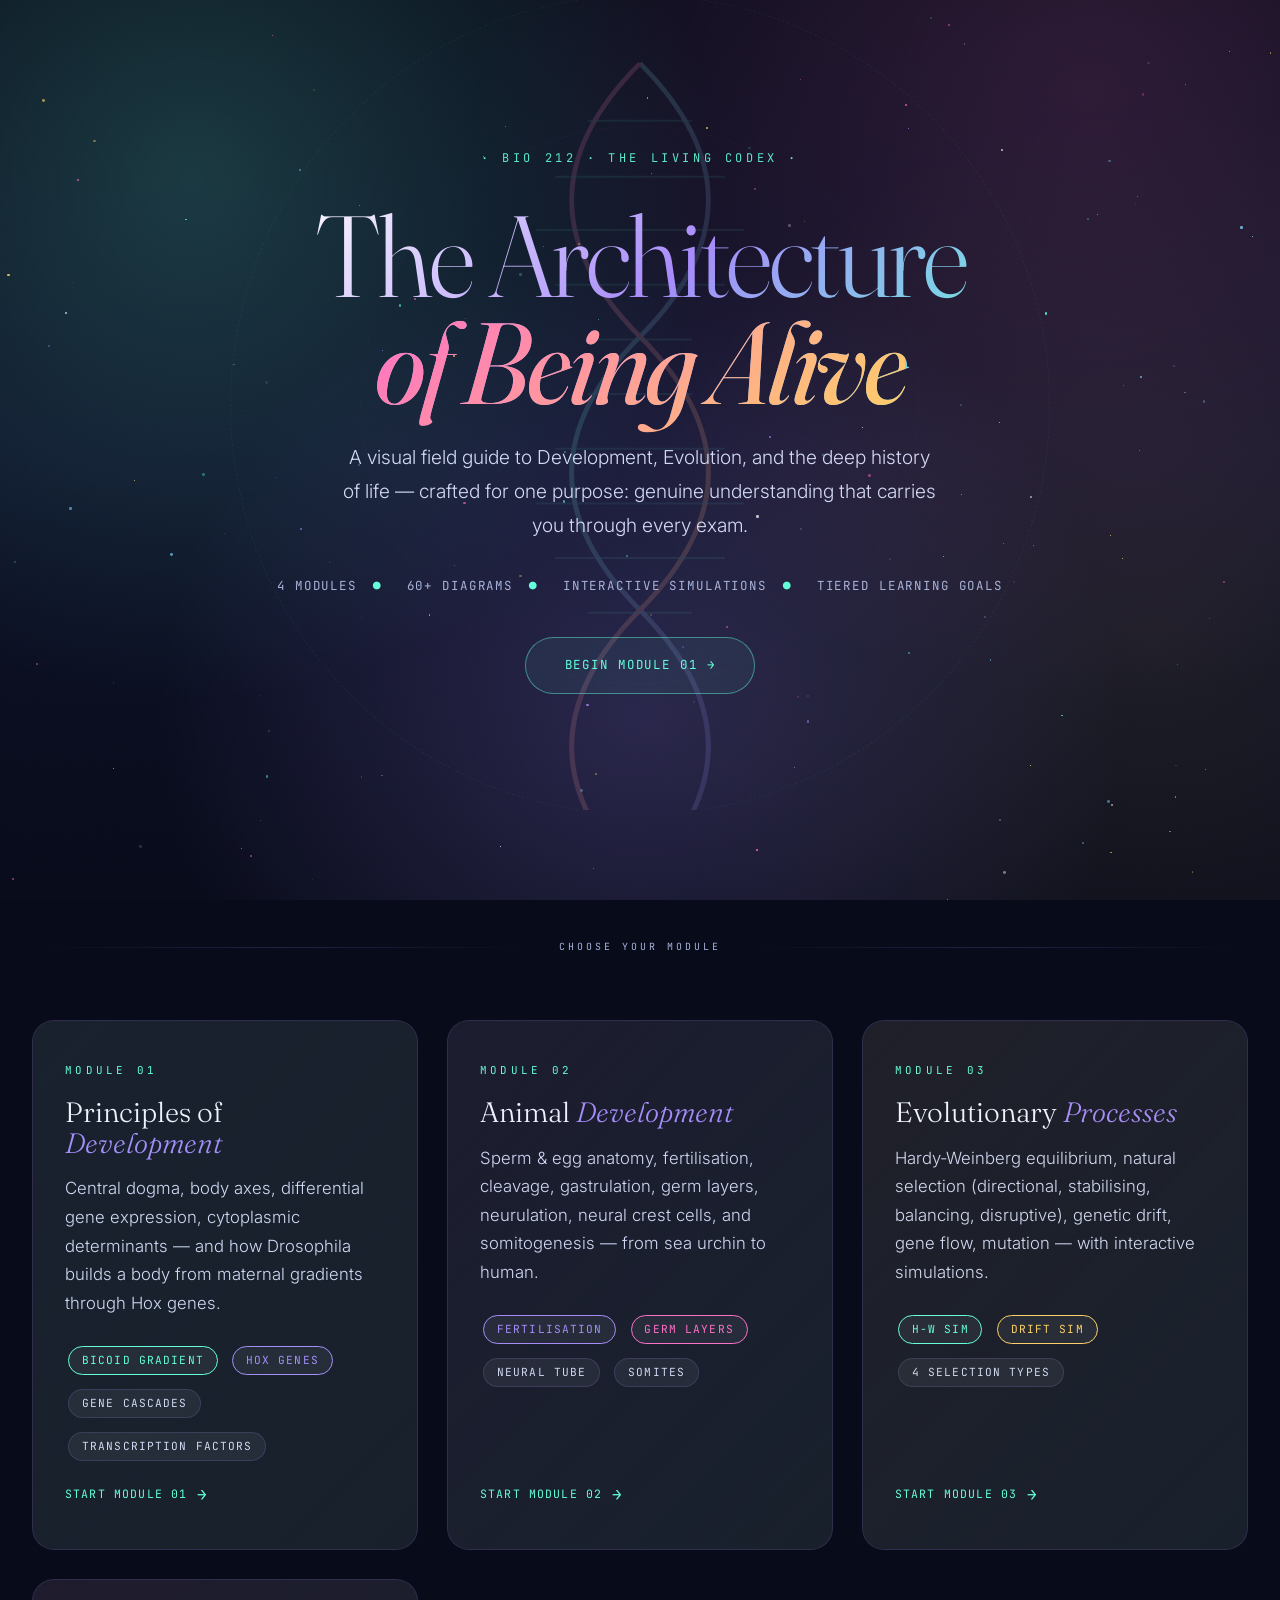
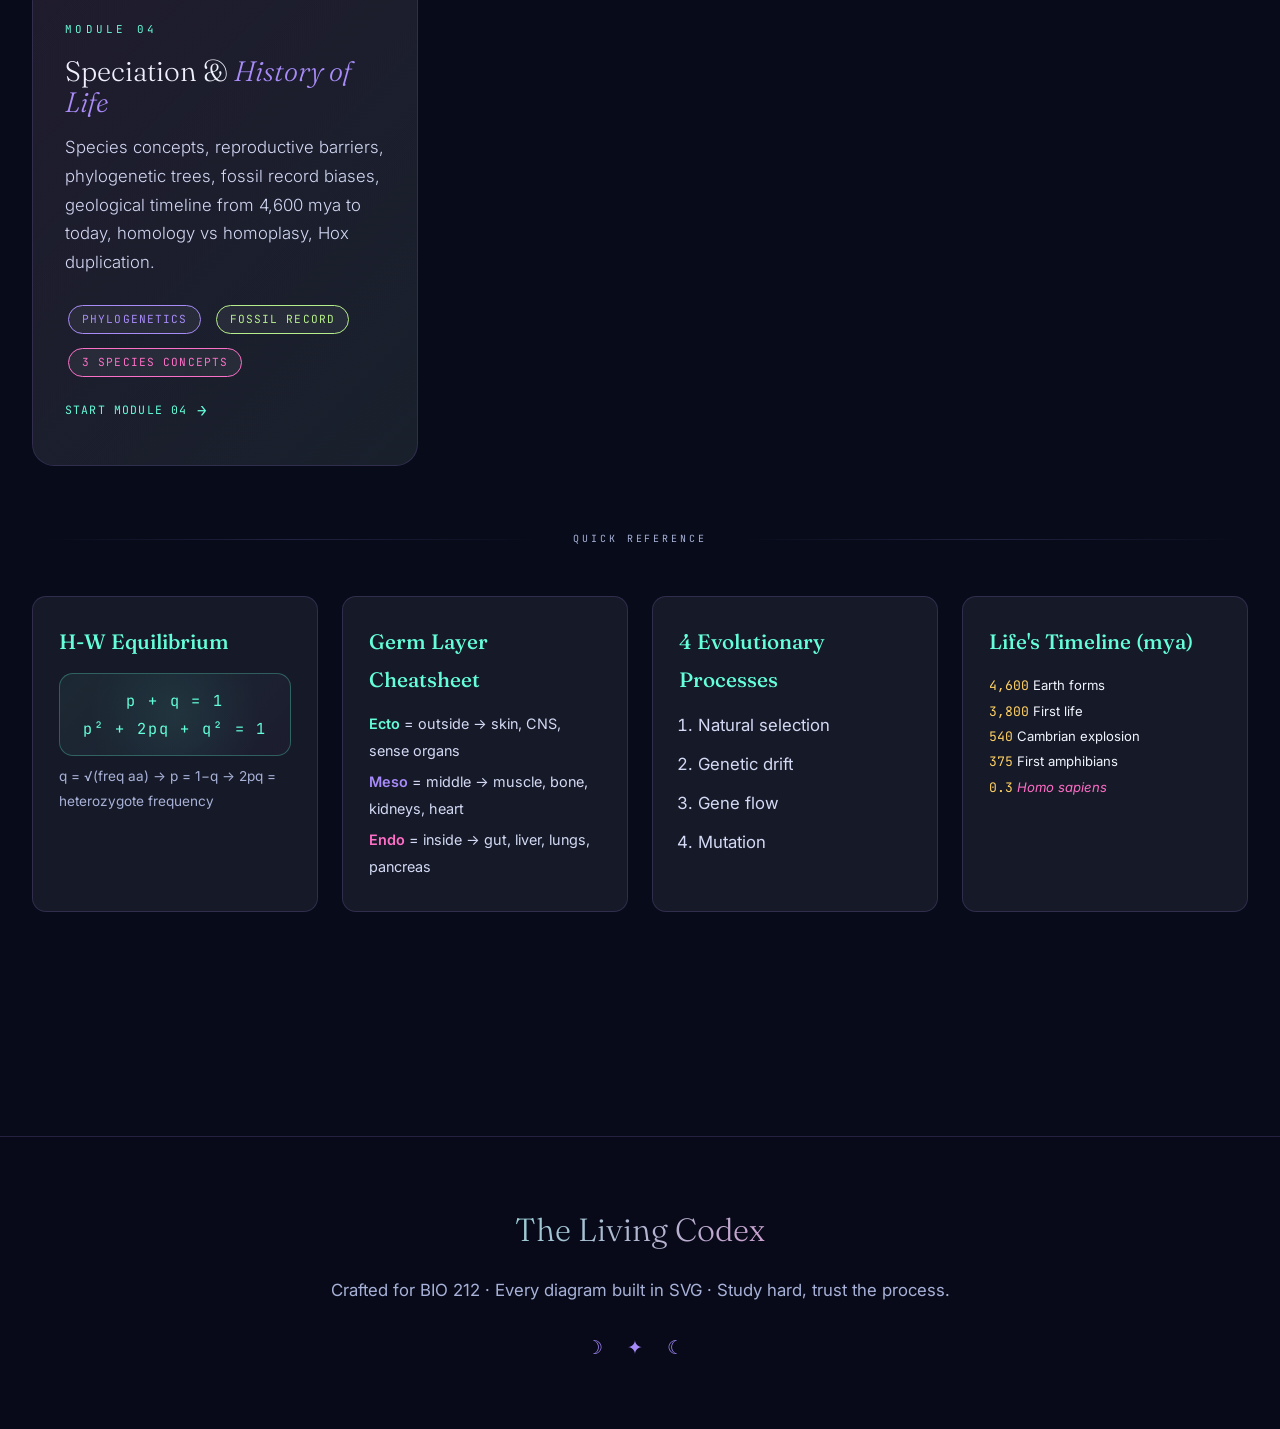
==== index.html @ 9a650499 "draft 1 not finished" ====
<!DOCTYPE html>
<html lang="en">
<head>
<meta charset="UTF-8">
<meta name="viewport" content="width=device-width, initial-scale=1.0">
<title>BIO 212 · The Living Codex</title>
<link rel="preconnect" href="https://fonts.googleapis.com">
<link rel="preconnect" href="https://fonts.gstatic.com" crossorigin>
<link href="https://fonts.googleapis.com/css2?family=Fraunces:ital,opsz,wght@0,9..144,300..900;1,9..144,300..900&family=Inter:wght@300;400;500;600;700&family=JetBrains+Mono:wght@400;600&display=swap" rel="stylesheet">
<link rel="stylesheet" href="styles.css">
<style>
.index-hero {
  min-height: 90vh; display:grid; place-items:center;
  text-align:center; padding:6rem 2rem 4rem; position:relative; overflow:hidden;
}
.index-hero-orbit {
  position:absolute; top:50%; left:50%;
  transform:translate(-50%,-50%);
  width:min(820px,92vw); height:min(820px,92vw);
  opacity:0.16; pointer-events:none; z-index:0;
}
.index-hero-orbit::before,.index-hero-orbit::after {
  content:''; position:absolute; inset:0;
  border:1px dashed rgba(100,255,218,0.4); border-radius:50%;
  animation:spin 80s linear infinite;
}
.index-hero-orbit::after {
  inset:16%; border-color:rgba(255,110,199,0.3);
  animation-duration:52s; animation-direction:reverse;
}
.index-hero-inner { position:relative; z-index:2; max-width:860px; }
.index-hero h1 {
  font-family:var(--serif); font-size:clamp(3rem,9vw,7.5rem);
  font-weight:300; line-height:0.93; letter-spacing:-0.03em;
  background:linear-gradient(135deg,#fff 0%,#a78bfa 50%,#64ffda 100%);
  -webkit-background-clip:text; background-clip:text; -webkit-text-fill-color:transparent;
  margin-bottom:1.5rem;
}
.index-hero h1 em {
  font-style:italic; font-weight:400;
  background:linear-gradient(135deg,#ff6ec7 0%,#ffd166 100%);
  -webkit-background-clip:text; background-clip:text; -webkit-text-fill-color:transparent;
}
.index-sub { font-size:clamp(1rem,1.5vw,1.22rem); color:var(--ink-soft); max-width:600px; margin:0 auto 2rem; font-weight:300; line-height:1.78; }
.hero-meta { font-family:var(--mono); font-size:0.78rem; color:var(--ink-dim); letter-spacing:0.15em; text-transform:uppercase; }
.hero-meta .dot { margin:0 1rem; color:var(--teal); }
.start-btn {
  display:inline-flex; align-items:center; gap:0.8rem; margin-top:2.5rem;
  font-family:var(--mono); font-size:0.78rem; letter-spacing:0.15em; text-transform:uppercase;
  color:var(--teal); padding:1rem 2.4rem; border:1px solid rgba(100,255,218,0.45);
  border-radius:999px; text-decoration:none; transition:all 0.3s;
  background:rgba(100,255,218,0.06);
}
.start-btn:hover { background:rgba(100,255,218,0.14); box-shadow:0 0 32px rgba(100,255,218,0.22); transform:translateY(-2px); }
.dna-float { position:absolute; inset:0; width:100%; height:100%; filter:drop-shadow(0 0 40px rgba(100,255,218,0.35)); }
.helix-rotate { transform-origin:center; animation:spin 32s linear infinite; }

.quick-ref { display:grid; grid-template-columns:repeat(auto-fit,minmax(260px,1fr)); gap:1.5rem; margin:2rem 0; }
.qr-card {
  background:var(--glass); border:1px solid var(--line); border-radius:var(--radius-sm);
  padding:1.6rem; transition:all 0.35s;
}
.qr-card:hover { transform:translateY(-5px); border-color:rgba(100,255,218,0.3); box-shadow:0 20px 60px -15px rgba(103,76,230,0.3); }
.qr-card h4 { margin:0 0 0.8rem; }

/* Module card pill accent colors */
.module-card.m01::after { content:''; position:absolute; inset:0; background:linear-gradient(135deg,rgba(100,255,218,0.04),transparent); border-radius:inherit; pointer-events:none; }
.module-card.m02::after { content:''; position:absolute; inset:0; background:linear-gradient(135deg,rgba(167,139,250,0.04),transparent); border-radius:inherit; pointer-events:none; }
.module-card.m03::after { content:''; position:absolute; inset:0; background:linear-gradient(135deg,rgba(255,209,102,0.04),transparent); border-radius:inherit; pointer-events:none; }
.module-card.m04::after { content:''; position:absolute; inset:0; background:linear-gradient(135deg,rgba(255,110,199,0.04),transparent); border-radius:inherit; pointer-events:none; }
</style>
</head>
<body>

<div class="progress-bar" id="progress-bar"></div>
<div class="aurora"></div>
<div class="grain"></div>
<div id="stars" style="position:fixed;inset:0;z-index:-2;overflow:hidden;pointer-events:none;"></div>

<!-- ══════ HERO ══════ -->
<header class="index-hero">
  <div class="index-hero-orbit">
    <svg class="dna-float" viewBox="0 0 600 600">
      <defs>
        <linearGradient id="sg1" x1="0%" y1="0%" x2="100%" y2="100%">
          <stop offset="0%" stop-color="#64ffda"/><stop offset="100%" stop-color="#a78bfa"/>
        </linearGradient>
        <linearGradient id="sg2" x1="0%" y1="0%" x2="100%" y2="100%">
          <stop offset="0%" stop-color="#ff6ec7"/><stop offset="100%" stop-color="#ffd166"/>
        </linearGradient>
      </defs>
      <g class="helix-rotate">
        <path d="M300,50 Q400,150 300,250 Q200,350 300,450 Q400,550 300,650" stroke="url(#sg1)" stroke-width="3.5" fill="none"/>
        <path d="M300,50 Q200,150 300,250 Q400,350 300,450 Q200,550 300,650" stroke="url(#sg2)" stroke-width="3.5" fill="none"/>
        <g stroke="#64ffda" stroke-width="1.5" opacity="0.45">
          <line x1="262" y1="92"  x2="338" y2="92"/>
          <line x1="238" y1="133" x2="362" y2="133"/>
          <line x1="224" y1="172" x2="376" y2="172"/>
          <line x1="238" y1="212" x2="362" y2="212"/>
          <line x1="262" y1="252" x2="338" y2="252"/>
          <line x1="262" y1="292" x2="338" y2="292"/>
          <line x1="238" y1="332" x2="362" y2="332"/>
          <line x1="224" y1="372" x2="376" y2="372"/>
          <line x1="238" y1="412" x2="362" y2="412"/>
          <line x1="262" y1="452" x2="338" y2="452"/>
        </g>
      </g>
    </svg>
  </div>

  <div class="index-hero-inner">
    <div class="eyebrow">· BIO 212 · The Living Codex ·</div>
    <h1>The Architecture<br><em>of Being Alive</em></h1>
    <p class="index-sub">A visual field guide to Development, Evolution, and the deep history of life — crafted for one purpose: genuine understanding that carries you through every exam.</p>
    <div class="hero-meta">
      <span>4 Modules</span><span class="dot">●</span>
      <span>60+ Diagrams</span><span class="dot">●</span>
      <span>Interactive Simulations</span><span class="dot">●</span>
      <span>Tiered Learning Goals</span>
    </div>
    <a href="module-01.html" class="start-btn">Begin Module 01 →</a>
  </div>
</header>

<!-- ══════ MODULE CARDS ══════ -->
<main class="container">
  <div class="divider reveal">Choose your module</div>

  <div class="index-modules">

    <a href="module-01.html" class="module-card m01 reveal reveal-item delay-1">
      <div class="mc-num">Module 01</div>
      <div class="mc-title">Principles of <em>Development</em></div>
      <p class="mc-desc">Central dogma, body axes, differential gene expression, cytoplasmic determinants — and how Drosophila builds a body from maternal gradients through Hox genes.</p>
      <div style="display:flex;gap:0.5rem;flex-wrap:wrap;margin-top:0.6rem;">
        <span class="pill teal">Bicoid Gradient</span>
        <span class="pill violet">Hox Genes</span>
        <span class="pill">Gene Cascades</span>
        <span class="pill">Transcription Factors</span>
      </div>
      <div class="mc-arrow">Start Module 01</div>
    </a>

    <a href="module-02.html" class="module-card m02 reveal reveal-item delay-2">
      <div class="mc-num">Module 02</div>
      <div class="mc-title">Animal <em>Development</em></div>
      <p class="mc-desc">Sperm &amp; egg anatomy, fertilisation, cleavage, gastrulation, germ layers, neurulation, neural crest cells, and somitogenesis — from sea urchin to human.</p>
      <div style="display:flex;gap:0.5rem;flex-wrap:wrap;margin-top:0.6rem;">
        <span class="pill violet">Fertilisation</span>
        <span class="pill rose">Germ Layers</span>
        <span class="pill">Neural Tube</span>
        <span class="pill">Somites</span>
      </div>
      <div class="mc-arrow">Start Module 02</div>
    </a>

    <a href="module-03.html" class="module-card m03 reveal reveal-item delay-3">
      <div class="mc-num">Module 03</div>
      <div class="mc-title">Evolutionary <em>Processes</em></div>
      <p class="mc-desc">Hardy-Weinberg equilibrium, natural selection (directional, stabilising, balancing, disruptive), genetic drift, gene flow, mutation — with interactive simulations.</p>
      <div style="display:flex;gap:0.5rem;flex-wrap:wrap;margin-top:0.6rem;">
        <span class="pill teal">H-W Sim</span>
        <span class="pill gold">Drift Sim</span>
        <span class="pill">4 Selection Types</span>
      </div>
      <div class="mc-arrow">Start Module 03</div>
    </a>

    <a href="module-04.html" class="module-card m04 reveal reveal-item delay-4">
      <div class="mc-num">Module 04</div>
      <div class="mc-title">Speciation &amp; <em>History of Life</em></div>
      <p class="mc-desc">Species concepts, reproductive barriers, phylogenetic trees, fossil record biases, geological timeline from 4,600 mya to today, homology vs homoplasy, Hox duplication.</p>
      <div style="display:flex;gap:0.5rem;flex-wrap:wrap;margin-top:0.6rem;">
        <span class="pill violet">Phylogenetics</span>
        <span class="pill lime">Fossil Record</span>
        <span class="pill rose">3 Species Concepts</span>
      </div>
      <div class="mc-arrow">Start Module 04</div>
    </a>

  </div>

  <!-- Quick Reference -->
  <div class="divider reveal">Quick reference</div>
  <div class="quick-ref reveal">
    <div class="qr-card">
      <h4>H-W Equilibrium</h4>
      <div class="formula" style="font-size:0.95rem;padding:0.8rem 1rem;margin:0.5rem 0;">
        p + q = 1<br>p² + 2pq + q² = 1
      </div>
      <p style="font-size:0.85rem;margin:0;color:var(--ink-dim);">q = √(freq aa) → p = 1−q → 2pq = heterozygote frequency</p>
    </div>
    <div class="qr-card">
      <h4>Germ Layer Cheatsheet</h4>
      <p style="font-size:0.9rem;margin:0.3rem 0;"><span class="ecto">Ecto</span> = outside → skin, CNS, sense organs</p>
      <p style="font-size:0.9rem;margin:0.3rem 0;"><span class="meso">Meso</span> = middle → muscle, bone, kidneys, heart</p>
      <p style="font-size:0.9rem;margin:0.3rem 0;"><span class="endo">Endo</span> = inside → gut, liver, lungs, pancreas</p>
    </div>
    <div class="qr-card">
      <h4>4 Evolutionary Processes</h4>
      <ol style="font-size:0.9rem;padding-left:1.2rem;margin:0;line-height:1.9;">
        <li>Natural selection</li>
        <li>Genetic drift</li>
        <li>Gene flow</li>
        <li>Mutation</li>
      </ol>
    </div>
    <div class="qr-card">
      <h4>Life's Timeline (mya)</h4>
      <div style="font-size:0.82rem;line-height:1.85;">
        <div><span style="color:var(--gold);font-family:var(--mono);">4,600</span> Earth forms</div>
        <div><span style="color:var(--gold);font-family:var(--mono);">3,800</span> First life</div>
        <div><span style="color:var(--gold);font-family:var(--mono);">540</span> Cambrian explosion</div>
        <div><span style="color:var(--gold);font-family:var(--mono);">375</span> First amphibians</div>
        <div><span style="color:var(--gold);font-family:var(--mono);">0.3</span> <em>Homo sapiens</em></div>
      </div>
    </div>
  </div>

</main>

<footer>
  <div class="foot-inner">
    <div class="foot-title">The Living Codex</div>
    <p>Crafted for BIO 212 · Every diagram built in SVG · Study hard, trust the process.</p>
    <div class="foot-marks">☽ ✦ ☾</div>
  </div>
</footer>

<script src="shared.js"></script>
<script>
  document.addEventListener('DOMContentLoaded', () => {
    if (typeof initPage === 'function') initPage({});
  });
</script>
</body>
</html>
---- styles.css ----
:root {
  --bg: #080b1a;
  --bg-2: #0d1128;
  --ink: #f0f4ff;
  --ink-soft: #d4daf5;
  --ink-dim: #a8b2d8;
  --teal: #64ffda;
  --violet: #a78bfa;
  --rose: #ff6ec7;
  --gold: #ffd166;
  --lime: #b8f089;
  --coral: #ff8a8a;
  --sky: #7dd3fc;
  --line: rgba(167, 139, 250, 0.18);
  --glass: rgba(255, 255, 255, 0.06);
  --glass-strong: rgba(255, 255, 255, 0.11);
  --shadow: 0 30px 80px -20px rgba(103, 76, 230, 0.4);
  --radius: 22px;
  --radius-sm: 14px;
  --serif: 'Fraunces', Georgia, serif;
  --sans: 'Inter', -apple-system, sans-serif;
  --mono: 'JetBrains Mono', monospace;
  --text-base: 1.05rem;
  --text-sm:   0.9rem;
  --text-xs:   0.78rem;
}

* { margin: 0; padding: 0; box-sizing: border-box; }

html { scroll-behavior: smooth; scroll-padding-top: 100px; }

body {
  font-family: var(--sans);
  background: var(--bg);
  color: var(--ink);
  line-height: 1.82;
  font-weight: 400;
  font-size: 17px;
  overflow-x: hidden;
  position: relative;
  min-height: 100vh;
}

/* ==== BACKGROUND EFFECTS ==== */
.aurora {
  position: fixed;
  inset: 0;
  z-index: -3;
  background:
    radial-gradient(circle at 15% 20%, rgba(100, 255, 218, 0.18), transparent 40%),
    radial-gradient(circle at 85% 10%, rgba(255, 110, 199, 0.15), transparent 45%),
    radial-gradient(circle at 50% 80%, rgba(167, 139, 250, 0.2), transparent 50%),
    radial-gradient(circle at 90% 70%, rgba(255, 209, 102, 0.08), transparent 40%),
    linear-gradient(180deg, #080b1a 0%, #0d1128 50%, #080b1a 100%);
  animation: auroraShift 22s ease-in-out infinite alternate;
}
@keyframes auroraShift {
  0%   { filter: hue-rotate(0deg) saturate(1); transform: scale(1); }
  100% { filter: hue-rotate(25deg) saturate(1.2); transform: scale(1.08); }
}

.stars {
  position: fixed;
  inset: 0;
  z-index: -2;
  background-image:
    radial-gradient(1px 1px at 20px 30px, #fff, transparent),
    radial-gradient(1px 1px at 40px 70px, #a78bfa, transparent),
    radial-gradient(1px 1px at 90px 40px, #64ffda, transparent),
    radial-gradient(1px 1px at 130px 80px, #fff, transparent),
    radial-gradient(1px 1px at 160px 120px, #ff6ec7, transparent),
    radial-gradient(1px 1px at 200px 50px, #fff, transparent),
    radial-gradient(1px 1px at 250px 100px, #ffd166, transparent),
    radial-gradient(1px 1px at 300px 150px, #fff, transparent);
  background-size: 350px 200px;
  background-repeat: repeat;
  opacity: 0.55;
  animation: twinkle 6s ease-in-out infinite alternate;
}
@keyframes twinkle { from { opacity: 0.35; } to { opacity: 0.7; } }

.grain {
  position: fixed;
  inset: 0;
  z-index: -1;
  pointer-events: none;
  opacity: 0.04;
  mix-blend-mode: overlay;
  background-image: url("data:image/svg+xml,%3Csvg xmlns='http://www.w3.org/2000/svg' width='200' height='200'%3E%3Cfilter id='n'%3E%3CfeTurbulence type='fractalNoise' baseFrequency='0.9'/%3E%3C/filter%3E%3Crect width='200' height='200' filter='url(%23n)'/%3E%3C/svg%3E");
}

/* ==== HERO ==== */
.hero {
  min-height: 92vh;
  display: grid;
  place-items: center;
  text-align: center;
  padding: 6rem 2rem 4rem;
  position: relative;
  overflow: hidden;
}
.hero-orbit {
  position: absolute;
  top: 50%;
  left: 50%;
  transform: translate(-50%, -50%);
  width: min(900px, 95vw);
  height: min(900px, 95vw);
  opacity: 0.22;
  pointer-events: none;
  z-index: 0;
}
.hero-orbit::before,
.hero-orbit::after {
  content: '';
  position: absolute;
  inset: 0;
  border: 1px dashed rgba(100, 255, 218, 0.3);
  border-radius: 50%;
  animation: spin 80s linear infinite;
}
.hero-orbit::after {
  inset: 15%;
  border-color: rgba(255, 110, 199, 0.25);
  animation-duration: 50s;
  animation-direction: reverse;
}
.dna-helix {
  position: absolute;
  inset: 0;
  width: 100%;
  height: 100%;
  filter: drop-shadow(0 0 40px rgba(100, 255, 218, 0.4));
}
.helix-rotate { transform-origin: center; animation: spin 30s linear infinite; }
@keyframes spin { to { transform: rotate(360deg); } }

.hero-inner {
  position: relative;
  z-index: 2;
  max-width: 900px;
}
.eyebrow {
  font-family: var(--mono);
  font-size: 0.75rem;
  letter-spacing: 0.3em;
  text-transform: uppercase;
  color: var(--teal);
  margin-bottom: 2rem;
  opacity: 0.9;
}
.hero h1 {
  font-family: var(--serif);
  font-size: clamp(2.8rem, 8vw, 6.5rem);
  font-weight: 300;
  line-height: 0.95;
  letter-spacing: -0.03em;
  background: linear-gradient(135deg, #fff 0%, #a78bfa 50%, #64ffda 100%);
  -webkit-background-clip: text;
  background-clip: text;
  -webkit-text-fill-color: transparent;
  margin-bottom: 1.5rem;
}
.hero h1 em {
  font-style: italic;
  font-weight: 400;
  background: linear-gradient(135deg, #ff6ec7 0%, #ffd166 100%);
  -webkit-background-clip: text;
  background-clip: text;
  -webkit-text-fill-color: transparent;
}
.hero-sub {
  font-size: clamp(1rem, 1.4vw, 1.2rem);
  color: var(--ink-soft);
  max-width: 600px;
  margin: 0 auto 2.5rem;
  font-weight: 300;
}
.hero-meta {
  font-family: var(--mono);
  font-size: 0.8rem;
  color: var(--ink-dim);
  letter-spacing: 0.15em;
  text-transform: uppercase;
}
.hero-meta .dot { margin: 0 1rem; color: var(--teal); }

/* ==== NAV ==== */
.topnav {
  position: sticky;
  top: 0;
  z-index: 100;
  backdrop-filter: blur(20px) saturate(1.6);
  -webkit-backdrop-filter: blur(20px) saturate(1.6);
  background: rgba(8, 11, 26, 0.7);
  border-bottom: 1px solid var(--line);
}
.nav-inner {
  max-width: 1280px;
  margin: 0 auto;
  padding: 1.1rem 2rem;
  display: flex;
  align-items: center;
  justify-content: space-between;
  gap: 2rem;
  flex-wrap: wrap;
}
.brand {
  font-family: var(--serif);
  font-size: 1.3rem;
  font-weight: 500;
  color: var(--teal);
  text-decoration: none;
  letter-spacing: 0.05em;
}
.topnav ul {
  display: flex;
  gap: 0.3rem;
  list-style: none;
  flex-wrap: wrap;
}
.topnav a {
  font-family: var(--mono);
  font-size: 0.72rem;
  text-transform: uppercase;
  letter-spacing: 0.1em;
  color: var(--ink-soft);
  text-decoration: none;
  padding: 0.6rem 1rem;
  border-radius: 999px;
  transition: all 0.3s;
  border: 1px solid transparent;
}
.topnav a:hover {
  color: var(--teal);
  border-color: var(--line);
  background: var(--glass);
}

/* ==== LAYOUT ==== */
.container {
  max-width: 1280px;
  margin: 0 auto;
  padding: 4rem 2rem;
}

.module {
  margin: 6rem 0;
  position: relative;
  animation: fadeUp 1s ease-out backwards;
}
@keyframes fadeUp { from { opacity: 0; transform: translateY(30px); } }

.module-header {
  margin-bottom: 3rem;
  padding-bottom: 2rem;
  border-bottom: 1px solid var(--line);
  position: relative;
}
.module-num {
  font-family: var(--mono);
  font-size: 0.75rem;
  letter-spacing: 0.3em;
  color: var(--teal);
  text-transform: uppercase;
}
.module-title {
  font-family: var(--serif);
  font-size: clamp(2.2rem, 5vw, 4rem);
  font-weight: 300;
  line-height: 1;
  margin: 1rem 0;
  letter-spacing: -0.02em;
  color: var(--ink);
}
.module-title em {
  font-style: italic;
  background: linear-gradient(120deg, var(--teal), var(--violet), var(--rose));
  -webkit-background-clip: text;
  background-clip: text;
  -webkit-text-fill-color: transparent;
}
.module-tag {
  font-size: 1.1rem;
  color: var(--ink-soft);
  font-weight: 300;
  max-width: 700px;
  margin-top: 1rem;
}

/* ==== TYPOGRAPHY ==== */
h3 {
  font-family: var(--serif);
  font-size: clamp(1.6rem, 2.6vw, 2.2rem);
  font-weight: 400;
  color: var(--ink);
  margin: 3rem 0 1.5rem;
  letter-spacing: -0.01em;
}
h3::before {
  content: '§ ';
  color: var(--teal);
  font-weight: 300;
}
h4 {
  font-family: var(--serif);
  font-size: 1.3rem;
  font-weight: 500;
  color: var(--teal);
  margin: 1.5rem 0 0.8rem;
}
h5 {
  font-family: var(--sans);
  font-size: 0.95rem;
  font-weight: 600;
  color: var(--violet);
  text-transform: uppercase;
  letter-spacing: 0.1em;
  margin: 1rem 0 0.5rem;
}
p { color: var(--ink-soft); margin-bottom: 1.1rem; font-weight: 400; font-size: var(--text-base); line-height: 1.85; }
p strong { color: var(--ink); font-weight: 600; }
ul, ol { color: var(--ink-soft); padding-left: 1.6rem; margin-bottom: 1.1rem; }
li { margin: 0.6rem 0; font-weight: 400; font-size: var(--text-base); line-height: 1.75; }
li strong { color: var(--teal); font-weight: 600; }
em { color: var(--rose); font-style: italic; }

/* ==== GLASS CARDS ==== */
.glass {
  background: var(--glass);
  backdrop-filter: blur(12px);
  -webkit-backdrop-filter: blur(12px);
  border: 1px solid var(--line);
  border-radius: var(--radius);
  padding: 2rem;
  margin: 1.5rem 0;
  position: relative;
  overflow: hidden;
  transition: all 0.4s ease;
}
.glass::before {
  content: '';
  position: absolute;
  inset: 0;
  background: linear-gradient(135deg, transparent 0%, rgba(100, 255, 218, 0.03) 100%);
  pointer-events: none;
}
.glass:hover {
  transform: translateY(-4px);
  border-color: rgba(100, 255, 218, 0.3);
  box-shadow: var(--shadow);
}

/* ==== CONTENT BOXES ==== */
.objectives {
  background: linear-gradient(135deg, rgba(100, 255, 218, 0.05), rgba(167, 139, 250, 0.05));
  border: 1px solid var(--line);
  border-radius: var(--radius);
  padding: 2rem;
  margin: 2rem 0;
  position: relative;
}
.objectives::before {
  content: 'LEARNING OBJECTIVES';
  position: absolute;
  top: -10px;
  left: 2rem;
  background: var(--bg-2);
  padding: 0 1rem;
  font-family: var(--mono);
  font-size: 0.7rem;
  letter-spacing: 0.2em;
  color: var(--teal);
}
.objectives ul { list-style: none; padding: 0; }
.objectives li {
  padding: 0.6rem 0 0.6rem 2rem;
  position: relative;
  border-bottom: 1px solid var(--line);
  color: var(--ink-soft);
}
.objectives li:last-child { border-bottom: none; }
.objectives li::before {
  content: '→';
  position: absolute;
  left: 0;
  color: var(--teal);
  font-family: var(--mono);
}

.definition {
  background: rgba(100, 255, 218, 0.04);
  border-left: 2px solid var(--teal);
  padding: 1.2rem 1.5rem;
  margin: 1rem 0;
  border-radius: 0 var(--radius-sm) var(--radius-sm) 0;
}
.definition strong {
  color: var(--teal);
  display: block;
  font-size: 0.8rem;
  letter-spacing: 0.1em;
  text-transform: uppercase;
  margin-bottom: 0.4rem;
  font-family: var(--mono);
}

.keypoint {
  background: linear-gradient(135deg, rgba(255, 209, 102, 0.08), rgba(255, 110, 199, 0.05));
  border: 1px solid rgba(255, 209, 102, 0.25);
  padding: 1.3rem 1.5rem;
  margin: 1.5rem 0;
  border-radius: var(--radius-sm);
  position: relative;
  padding-left: 3.5rem;
}
.keypoint::before {
  content: '★';
  position: absolute;
  left: 1.2rem;
  top: 1.2rem;
  color: var(--gold);
  font-size: 1.3rem;
}
.keypoint strong { color: var(--gold); }

.tip {
  background: linear-gradient(135deg, rgba(167, 139, 250, 0.08), rgba(100, 255, 218, 0.04));
  border: 1px solid rgba(167, 139, 250, 0.25);
  padding: 1.3rem 1.5rem;
  margin: 1.5rem 0;
  border-radius: var(--radius-sm);
  position: relative;
  padding-left: 3.5rem;
}
.tip::before {
  content: '◈';
  position: absolute;
  left: 1.3rem;
  top: 1.2rem;
  color: var(--violet);
  font-size: 1.1rem;
}
.tip::after {
  content: 'EXAM INSIGHT';
  display: block;
  font-family: var(--mono);
  font-size: 0.7rem;
  letter-spacing: 0.15em;
  color: var(--violet);
  margin-top: 0.8rem;
}

.example {
  background: rgba(184, 240, 137, 0.04);
  border-left: 2px solid var(--lime);
  padding: 1.3rem 1.5rem;
  margin: 1rem 0;
  border-radius: 0 var(--radius-sm) var(--radius-sm) 0;
}
.example strong { color: var(--lime); font-family: var(--mono); font-size: 0.85rem; letter-spacing: 0.05em; }

.warn {
  background: rgba(255, 138, 138, 0.04);
  border-left: 2px solid var(--coral);
  padding: 1.3rem 1.5rem;
  margin: 1rem 0;
  border-radius: 0 var(--radius-sm) var(--radius-sm) 0;
}
.warn strong { color: var(--coral); }

/* ==== GRIDS ==== */
.grid { display: grid; gap: 1.5rem; margin: 1.5rem 0; }
.g2 { grid-template-columns: repeat(auto-fit, minmax(280px, 1fr)); }
.g3 { grid-template-columns: repeat(auto-fit, minmax(240px, 1fr)); }
.g4 { grid-template-columns: repeat(auto-fit, minmax(200px, 1fr)); }

.card {
  background: var(--glass);
  border: 1px solid var(--line);
  border-radius: var(--radius-sm);
  padding: 1.5rem;
  transition: all 0.4s;
  position: relative;
  overflow: hidden;
}
.card::before {
  content: '';
  position: absolute;
  top: 0;
  left: 0;
  right: 0;
  height: 2px;
  background: linear-gradient(90deg, var(--teal), var(--violet));
  transform: scaleX(0);
  transform-origin: left;
  transition: transform 0.4s;
}
.card:hover {
  transform: translateY(-6px);
  background: var(--glass-strong);
  border-color: rgba(100, 255, 218, 0.3);
}
.card:hover::before { transform: scaleX(1); }
.card h4 { margin-top: 0; }

/* ==== FIGURE / DIAGRAM ==== */
.figure {
  margin: 2rem 0;
  padding: 2rem;
  background: linear-gradient(180deg, rgba(13, 17, 40, 0.8), rgba(8, 11, 26, 0.5));
  border: 1px solid var(--line);
  border-radius: var(--radius);
  position: relative;
}
.figure svg {
  width: 100%;
  height: auto;
  display: block;
  max-width: 100%;
}
.figure figcaption {
  margin-top: 1.5rem;
  padding-top: 1.2rem;
  border-top: 1px solid var(--line);
  font-family: var(--mono);
  font-size: 0.75rem;
  text-align: center;
  color: var(--ink-dim);
  letter-spacing: 0.08em;
  text-transform: uppercase;
}
.figure-label {
  position: absolute;
  top: 1rem;
  left: 1rem;
  font-family: var(--mono);
  font-size: 0.65rem;
  color: var(--teal);
  letter-spacing: 0.2em;
  text-transform: uppercase;
}

/* ==== TABLE ==== */
table {
  width: 100%;
  border-collapse: collapse;
  margin: 1.5rem 0;
  background: var(--glass);
  border-radius: var(--radius-sm);
  overflow: hidden;
  border: 1px solid var(--line);
}
th {
  background: rgba(100, 255, 218, 0.08);
  color: var(--teal);
  font-family: var(--mono);
  font-size: 0.75rem;
  letter-spacing: 0.1em;
  text-transform: uppercase;
  padding: 1rem;
  text-align: left;
  border-bottom: 1px solid var(--line);
}
td {
  padding: 1rem;
  color: var(--ink-soft);
  border-bottom: 1px solid var(--line);
}
tr:last-child td { border-bottom: none; }
tr:hover td { background: rgba(255, 255, 255, 0.02); }

/* ==== TIMELINE ==== */
.timeline {
  position: relative;
  padding-left: 3rem;
  margin: 2rem 0;
}
.timeline::before {
  content: '';
  position: absolute;
  left: 1rem;
  top: 0;
  bottom: 0;
  width: 2px;
  background: linear-gradient(180deg, var(--teal), var(--violet), var(--rose));
}
.tl-item {
  position: relative;
  margin: 2rem 0;
  padding: 1.2rem 1.5rem;
  background: var(--glass);
  border: 1px solid var(--line);
  border-radius: var(--radius-sm);
  transition: all 0.3s;
}
.tl-item::before {
  content: '';
  position: absolute;
  left: -2.4rem;
  top: 1.5rem;
  width: 14px;
  height: 14px;
  border-radius: 50%;
  background: var(--teal);
  box-shadow: 0 0 0 4px rgba(100, 255, 218, 0.15), 0 0 20px var(--teal);
}
.tl-item:hover { transform: translateX(6px); border-color: rgba(100, 255, 218, 0.3); }
.tl-item h4 { margin-top: 0; }
.tl-stamp {
  font-family: var(--mono);
  font-size: 0.7rem;
  color: var(--gold);
  letter-spacing: 0.15em;
  text-transform: uppercase;
  margin-bottom: 0.4rem;
  display: block;
}

/* ==== PROCESS CHAIN ==== */
.chain {
  display: flex;
  align-items: stretch;
  gap: 0;
  margin: 2rem 0;
  flex-wrap: wrap;
}
.chain-step {
  flex: 1;
  min-width: 180px;
  padding: 1.5rem;
  background: var(--glass);
  border: 1px solid var(--line);
  border-radius: var(--radius-sm);
  text-align: center;
  position: relative;
  margin: 0 0.5rem;
  transition: all 0.3s;
}
.chain-step:hover { transform: translateY(-4px); border-color: var(--teal); }
.chain-step .idx {
  font-family: var(--mono);
  font-size: 0.7rem;
  color: var(--teal);
  letter-spacing: 0.2em;
  display: block;
  margin-bottom: 0.4rem;
}
.chain-step strong {
  font-family: var(--serif);
  font-size: 1.15rem;
  color: var(--ink);
  display: block;
  margin-bottom: 0.5rem;
}
.chain-step span { font-size: 0.85rem; color: var(--ink-dim); }

/* ==== FOOTER ==== */
footer {
  margin-top: 8rem;
  padding: 4rem 2rem;
  border-top: 1px solid var(--line);
  background: rgba(8, 11, 26, 0.5);
}
.foot-inner { max-width: 800px; margin: 0 auto; text-align: center; }
.foot-title {
  font-family: var(--serif);
  font-size: 2rem;
  font-weight: 300;
  background: linear-gradient(120deg, var(--teal), var(--rose));
  -webkit-background-clip: text;
  background-clip: text;
  -webkit-text-fill-color: transparent;
  margin-bottom: 1rem;
}
.foot-inner p { color: var(--ink-dim); margin-bottom: 1.5rem; }
.foot-marks { color: var(--violet); font-size: 1.2rem; letter-spacing: 0.5em; }

/* ==== UTILITIES ==== */
.highlight {
  background: linear-gradient(120deg, transparent 0%, rgba(100, 255, 218, 0.2) 50%, transparent 100%);
  padding: 0 0.3em;
  color: var(--teal);
  font-weight: 500;
}
.pill {
  display: inline-block;
  padding: 0.2rem 0.8rem;
  background: var(--glass);
  border: 1px solid var(--line);
  border-radius: 999px;
  font-family: var(--mono);
  font-size: 0.7rem;
  letter-spacing: 0.1em;
  text-transform: uppercase;
  color: var(--ink-soft);
  margin: 0.2rem;
}
.pill.teal { border-color: var(--teal); color: var(--teal); }
.pill.rose { border-color: var(--rose); color: var(--rose); }
.pill.gold { border-color: var(--gold); color: var(--gold); }
.pill.violet { border-color: var(--violet); color: var(--violet); }

/* ==== SVG STYLING HELPERS ==== */
.svg-label { font-family: var(--mono); font-size: 10px; fill: var(--ink-soft); letter-spacing: 0.05em; }
.svg-title { font-family: var(--serif); font-size: 14px; fill: var(--ink); font-weight: 500; }
.svg-caption { font-family: var(--mono); font-size: 9px; fill: var(--ink-dim); }

/* ==== RESPONSIVE ==== */
@media (max-width: 768px) {
  .container { padding: 2rem 1.2rem; }
  .module { margin: 4rem 0; }
  .chain { flex-direction: column; }
  .chain-step { margin: 0.4rem 0; }
  .hero { padding: 4rem 1.2rem 3rem; }
  .nav-inner { padding: 0.9rem 1.2rem; }
  .topnav ul { gap: 0.1rem; }
  .topnav a { padding: 0.5rem 0.7rem; font-size: 0.65rem; }
}

/* ==== ANIMATIONS ==== */
@keyframes pulse { 0%,100% { opacity: 0.6; } 50% { opacity: 1; } }
@keyframes float { 0%,100% { transform: translateY(0); } 50% { transform: translateY(-8px); } }
.pulse { animation: pulse 3s ease-in-out infinite; }
.float { animation: float 4s ease-in-out infinite; }

/* ════════════════════════════════════════════════════════════
   EXTENDED STYLES — INTERACTIVE & CONTENT COMPONENTS
   ════════════════════════════════════════════════════════════ */

/* ==== READING PROGRESS BAR ==== */
.progress-bar {
  position: fixed;
  top: 0; left: 0;
  height: 3px;
  width: 0%;
  background: linear-gradient(90deg, var(--teal), var(--violet), var(--rose), var(--gold));
  z-index: 9999;
  transition: width 0.08s linear;
  box-shadow: 0 0 12px var(--teal), 0 0 24px rgba(100,255,218,0.3);
}

/* ==== SCROLL REVEAL ==== */
.reveal {
  opacity: 0;
  transform: translateY(40px);
  transition: opacity 1s cubic-bezier(0.16,1,0.3,1), transform 1s cubic-bezier(0.16,1,0.3,1);
}
.reveal.is-visible { opacity: 1; transform: translateY(0); }
.reveal-item {
  opacity: 0;
  transform: translateY(24px);
  transition: opacity 0.7s ease, transform 0.7s ease;
}
.reveal-item.is-visible { opacity: 1; transform: translateY(0); }
.delay-1 { transition-delay: 0.10s; }
.delay-2 { transition-delay: 0.20s; }
.delay-3 { transition-delay: 0.30s; }
.delay-4 { transition-delay: 0.40s; }
.delay-5 { transition-delay: 0.55s; }
.delay-6 { transition-delay: 0.70s; }

/* ==== FORMULA DISPLAY ==== */
.formula {
  font-family: var(--mono);
  font-size: clamp(1rem, 2.2vw, 1.55rem);
  text-align: center;
  padding: 2rem 2.5rem;
  background: linear-gradient(135deg, rgba(100,255,218,0.07), rgba(167,139,250,0.04));
  border: 1px solid rgba(100,255,218,0.28);
  border-radius: var(--radius-sm);
  color: var(--teal);
  letter-spacing: 0.12em;
  margin: 2rem 0;
  position: relative;
  overflow: hidden;
}
.formula::before {
  content: '';
  position: absolute;
  inset: 0;
  background: radial-gradient(circle at 50% 50%, rgba(100,255,218,0.08), transparent 70%);
  pointer-events: none;
}
.formula sub, .formula sup { font-size: 0.68em; }
.formula-label {
  display: block;
  font-size: 0.65rem;
  letter-spacing: 0.2em;
  color: var(--ink-dim);
  text-transform: uppercase;
  margin-top: 0.8rem;
}

/* ==== STAT CARDS ==== */
.stat-row {
  display: grid;
  grid-template-columns: repeat(auto-fit, minmax(140px, 1fr));
  gap: 1.2rem;
  margin: 2rem 0;
}
.stat-card {
  background: var(--glass);
  border: 1px solid var(--line);
  border-radius: var(--radius-sm);
  padding: 1.8rem 1.2rem;
  text-align: center;
  position: relative;
  overflow: hidden;
  transition: all 0.4s ease;
}
.stat-card::after {
  content: '';
  position: absolute;
  bottom: 0; left: 0; right: 0;
  height: 3px;
  background: linear-gradient(90deg, var(--teal), var(--violet), var(--rose));
}
.stat-card:hover {
  transform: translateY(-6px);
  border-color: rgba(100,255,218,0.35);
  box-shadow: 0 24px 64px -16px rgba(100,255,218,0.2);
}
.stat-num {
  font-family: var(--serif);
  font-size: clamp(1.8rem, 3.5vw, 2.8rem);
  font-weight: 300;
  line-height: 1;
  margin-bottom: 0.5rem;
  display: block;
}
.stat-label {
  font-family: var(--mono);
  font-size: 0.62rem;
  letter-spacing: 0.15em;
  color: var(--ink-dim);
  text-transform: uppercase;
}

/* ==== INTERACTIVE SIMULATION BOX ==== */
.sim-box {
  background: linear-gradient(180deg, rgba(13,17,40,0.95), rgba(8,11,26,0.8));
  border: 1px solid var(--line);
  border-radius: var(--radius);
  padding: 2rem;
  margin: 2.5rem 0;
  position: relative;
  overflow: hidden;
}
.sim-box::before {
  content: 'INTERACTIVE';
  position: absolute;
  top: 1rem; right: 1.2rem;
  font-family: var(--mono);
  font-size: 0.6rem;
  letter-spacing: 0.2em;
  color: var(--teal);
  opacity: 0.5;
}
.sim-box canvas {
  display: block;
  width: 100%;
  border-radius: var(--radius-sm);
  background: rgba(8,11,26,0.6);
}
.sim-title {
  font-family: var(--serif);
  font-size: 1.3rem;
  color: var(--ink);
  margin-bottom: 0.4rem;
}
.sim-desc {
  font-family: var(--mono);
  font-size: 0.72rem;
  color: var(--ink-dim);
  letter-spacing: 0.05em;
  margin-bottom: 1.5rem;
}
.sim-controls {
  display: flex;
  flex-wrap: wrap;
  gap: 1.5rem;
  margin: 1.5rem 0;
  align-items: flex-end;
}
.sim-control {
  display: flex;
  flex-direction: column;
  gap: 0.5rem;
  flex: 1;
  min-width: 180px;
}
.sim-control label {
  font-family: var(--mono);
  font-size: 0.68rem;
  letter-spacing: 0.1em;
  color: var(--teal);
  text-transform: uppercase;
  display: flex;
  justify-content: space-between;
}
.sim-control label span {
  color: var(--ink-soft);
  font-weight: 400;
}
input[type="range"] {
  -webkit-appearance: none;
  width: 100%;
  height: 4px;
  background: rgba(167,139,250,0.25);
  border-radius: 2px;
  outline: none;
  cursor: pointer;
}
input[type="range"]::-webkit-slider-thumb {
  -webkit-appearance: none;
  width: 18px;
  height: 18px;
  border-radius: 50%;
  background: var(--teal);
  cursor: pointer;
  box-shadow: 0 0 8px var(--teal), 0 0 2px rgba(0,0,0,0.5);
  transition: box-shadow 0.2s;
}
input[type="range"]::-webkit-slider-thumb:hover {
  box-shadow: 0 0 18px var(--teal);
}
.sim-btn-row {
  display: flex;
  gap: 0.8rem;
  flex-wrap: wrap;
  margin-top: 0.5rem;
}
.sim-btn {
  padding: 0.7rem 1.6rem;
  background: transparent;
  border: 1px solid var(--teal);
  border-radius: 999px;
  color: var(--teal);
  font-family: var(--mono);
  font-size: 0.7rem;
  letter-spacing: 0.1em;
  text-transform: uppercase;
  cursor: pointer;
  transition: all 0.3s;
}
.sim-btn:hover {
  background: rgba(100,255,218,0.12);
  box-shadow: 0 0 20px rgba(100,255,218,0.2);
}
.sim-btn.rose { border-color: var(--rose); color: var(--rose); }
.sim-btn.rose:hover { background: rgba(255,110,199,0.12); }
.sim-btn.violet { border-color: var(--violet); color: var(--violet); }
.sim-btn.violet:hover { background: rgba(167,139,250,0.12); }
.sim-btn.gold { border-color: var(--gold); color: var(--gold); }
.sim-btn.gold:hover { background: rgba(255,209,102,0.12); }
.sim-btn.active { background: rgba(100,255,218,0.15); }
.sim-legend {
  display: flex;
  gap: 1.5rem;
  flex-wrap: wrap;
  margin-top: 1rem;
  padding-top: 1rem;
  border-top: 1px solid var(--line);
}
.sim-legend-item {
  display: flex;
  align-items: center;
  gap: 0.5rem;
  font-family: var(--mono);
  font-size: 0.68rem;
  color: var(--ink-dim);
}
.sim-legend-dot {
  width: 10px; height: 10px;
  border-radius: 50%;
}
.sim-legend-line {
  width: 24px; height: 3px;
  border-radius: 2px;
}

/* ==== TABS ==== */
.tabs { margin: 2rem 0; }
.tab-list {
  display: flex;
  gap: 0;
  border-bottom: 1px solid var(--line);
  flex-wrap: wrap;
}
.tab-btn {
  padding: 0.8rem 1.4rem;
  background: transparent;
  border: none;
  border-bottom: 2px solid transparent;
  color: var(--ink-dim);
  font-family: var(--mono);
  font-size: 0.7rem;
  letter-spacing: 0.1em;
  text-transform: uppercase;
  cursor: pointer;
  transition: all 0.25s;
  position: relative;
  bottom: -1px;
  white-space: nowrap;
}
.tab-btn.active { color: var(--teal); border-bottom-color: var(--teal); }
.tab-btn:hover:not(.active) { color: var(--ink-soft); }
.tab-panel {
  display: none;
  padding: 2rem;
  background: var(--glass);
  border: 1px solid var(--line);
  border-top: none;
  border-radius: 0 0 var(--radius-sm) var(--radius-sm);
  animation: fadeIn 0.4s ease;
}
.tab-panel.active { display: block; }
@keyframes fadeIn { from { opacity: 0; transform: translateY(6px); } to { opacity: 1; transform: translateY(0); } }

/* ==== ACCORDION ==== */
.accordion { margin: 1.5rem 0; border-radius: var(--radius-sm); overflow: hidden; border: 1px solid var(--line); }
.accordion-item { border-bottom: 1px solid var(--line); }
.accordion-item:last-child { border-bottom: none; }
.accordion-trigger {
  width: 100%;
  padding: 1.2rem 1.5rem;
  background: transparent;
  border: none;
  text-align: left;
  color: var(--ink);
  font-family: var(--serif);
  font-size: 1.1rem;
  font-weight: 400;
  cursor: pointer;
  display: flex;
  justify-content: space-between;
  align-items: center;
  transition: background 0.25s;
  gap: 1rem;
}
.accordion-trigger:hover { background: var(--glass); }
.accordion-icon {
  font-family: var(--mono);
  color: var(--teal);
  font-size: 1.3rem;
  line-height: 1;
  transition: transform 0.35s cubic-bezier(0.16,1,0.3,1);
  flex-shrink: 0;
}
.accordion-trigger.open .accordion-icon { transform: rotate(45deg); }
.accordion-body { max-height: 0; overflow: hidden; transition: max-height 0.45s ease; }
.accordion-body.open { max-height: 2000px; }
.accordion-content { padding: 1.5rem; color: var(--ink-soft); font-weight: 300; line-height: 1.85; font-size: var(--text-base); }

/* ==== PROCESS FLOW ==== */
.flow { display: flex; flex-direction: column; margin: 2rem 0; }
.flow-item {
  display: flex;
  align-items: flex-start;
  gap: 1.5rem;
  padding: 1.2rem 0;
  position: relative;
}
.flow-item:not(:last-child)::before {
  content: '';
  position: absolute;
  left: 1.15rem;
  top: 3.5rem;
  bottom: -0.2rem;
  width: 2px;
  background: linear-gradient(180deg, rgba(100,255,218,0.5), rgba(100,255,218,0.05));
}
.flow-icon {
  width: 2.4rem; height: 2.4rem;
  min-width: 2.4rem;
  border-radius: 50%;
  background: rgba(100,255,218,0.08);
  border: 1px solid rgba(100,255,218,0.35);
  display: flex;
  align-items: center;
  justify-content: center;
  font-family: var(--mono);
  font-size: 0.75rem;
  color: var(--teal);
  font-weight: 600;
}
.flow-content h4 { margin-top: 0.2rem; }
.flow-content p { margin-bottom: 0.5rem; }

/* ==== CALLOUT BOXES ==== */
.callout {
  border-radius: var(--radius-sm);
  padding: 1.5rem 1.8rem;
  margin: 1.5rem 0;
  position: relative;
  overflow: hidden;
}
.callout-teal  { background: linear-gradient(135deg,rgba(100,255,218,0.07),rgba(100,255,218,0.02)); border:1px solid rgba(100,255,218,0.3); }
.callout-violet{ background: linear-gradient(135deg,rgba(167,139,250,0.07),rgba(167,139,250,0.02)); border:1px solid rgba(167,139,250,0.3); }
.callout-rose  { background: linear-gradient(135deg,rgba(255,110,199,0.07),rgba(255,110,199,0.02)); border:1px solid rgba(255,110,199,0.3); }
.callout-gold  { background: linear-gradient(135deg,rgba(255,209,102,0.07),rgba(255,209,102,0.02)); border:1px solid rgba(255,209,102,0.3); }
.callout-lime  { background: linear-gradient(135deg,rgba(184,240,137,0.07),rgba(184,240,137,0.02)); border:1px solid rgba(184,240,137,0.3); }
.callout-label {
  font-family: var(--mono);
  font-size: 0.62rem;
  letter-spacing: 0.2em;
  text-transform: uppercase;
  margin-bottom: 0.6rem;
  display: flex;
  align-items: center;
  gap: 0.5rem;
}
.callout-teal   .callout-label { color: var(--teal); }
.callout-violet .callout-label { color: var(--violet); }
.callout-rose   .callout-label { color: var(--rose); }
.callout-gold   .callout-label { color: var(--gold); }
.callout-lime   .callout-label { color: var(--lime); }
.callout p { margin: 0; }

/* ==== GERM LAYER TOKENS ==== */
.ecto { color: var(--teal);   font-weight: 600; }
.meso { color: var(--violet); font-weight: 600; }
.endo { color: var(--rose);   font-weight: 600; }
.bg-ecto { background:rgba(100,255,218,0.07); border:1px solid rgba(100,255,218,0.25); }
.bg-meso { background:rgba(167,139,250,0.07); border:1px solid rgba(167,139,250,0.25); }
.bg-endo { background:rgba(255,110,199,0.07); border:1px solid rgba(255,110,199,0.25); }

/* ==== HOLOGRAPHIC SHIMMER ==== */
.holo { position: relative; overflow: hidden; }
.holo::after {
  content: '';
  position: absolute;
  inset: -100%;
  background: conic-gradient(
    from 0deg,
    transparent 0%, rgba(100,255,218,0.05) 15%,
    rgba(167,139,250,0.05) 30%, rgba(255,110,199,0.05) 45%,
    rgba(255,209,102,0.04) 60%, transparent 75%
  );
  animation: holoSpin 10s linear infinite;
  pointer-events: none;
  opacity: 0;
  transition: opacity 0.5s;
}
.holo:hover::after { opacity: 1; }
@keyframes holoSpin { to { transform: rotate(360deg); } }

/* ==== DIVIDER ==== */
.divider {
  display: flex;
  align-items: center;
  gap: 1.5rem;
  margin: 4rem 0 3rem;
  color: var(--ink-dim);
  font-family: var(--mono);
  font-size: 0.62rem;
  letter-spacing: 0.3em;
  text-transform: uppercase;
}
.divider::before, .divider::after {
  content: '';
  flex: 1;
  height: 1px;
  background: linear-gradient(90deg, transparent, var(--line), transparent);
}

/* ==== BADGE ==== */
.badge {
  display: inline-flex;
  align-items: center;
  gap: 0.4rem;
  padding: 0.25rem 0.85rem;
  border-radius: 999px;
  font-family: var(--mono);
  font-size: 0.62rem;
  letter-spacing: 0.1em;
  text-transform: uppercase;
}
.badge-teal   { background:rgba(100,255,218,0.1); color:var(--teal);   border:1px solid rgba(100,255,218,0.3); }
.badge-rose   { background:rgba(255,110,199,0.1); color:var(--rose);   border:1px solid rgba(255,110,199,0.3); }
.badge-gold   { background:rgba(255,209,102,0.1); color:var(--gold);   border:1px solid rgba(255,209,102,0.3); }
.badge-violet { background:rgba(167,139,250,0.1); color:var(--violet); border:1px solid rgba(167,139,250,0.3); }
.badge-lime   { background:rgba(184,240,137,0.1); color:var(--lime);   border:1px solid rgba(184,240,137,0.3); }

/* ==== GEO TIME MARKER ==== */
.geo-marker {
  display: inline-block;
  font-family: var(--mono);
  font-size: 0.62rem;
  color: var(--gold);
  border: 1px solid rgba(255,209,102,0.35);
  border-radius: 4px;
  padding: 0.1rem 0.45rem;
  letter-spacing: 0.04em;
  vertical-align: middle;
  margin: 0 0.2rem;
}

/* ==== Q&A BLOCKS ==== */
.qa-set { margin: 2rem 0; }
.qa-item {
  border: 1px solid var(--line);
  border-radius: var(--radius-sm);
  margin: 0.8rem 0;
  overflow: hidden;
  transition: border-color 0.3s;
}
.qa-item:hover { border-color: rgba(255,209,102,0.3); }
.qa-q {
  padding: 1.1rem 1.5rem;
  background: rgba(255,209,102,0.04);
  font-family: var(--serif);
  font-size: 1.05rem;
  color: var(--ink);
  cursor: pointer;
  display: flex;
  justify-content: space-between;
  align-items: center;
  gap: 1rem;
  transition: background 0.25s;
  user-select: none;
}
.qa-q:hover { background: rgba(255,209,102,0.07); }
.qa-arrow {
  color: var(--gold);
  font-size: 0.9rem;
  transition: transform 0.3s cubic-bezier(0.16,1,0.3,1);
  flex-shrink: 0;
}
.qa-q.open .qa-arrow { transform: rotate(180deg); }
.qa-a {
  max-height: 0;
  overflow: hidden;
  transition: max-height 0.4s ease;
}
.qa-a-inner {
  padding: 1.4rem 1.8rem;
  color: var(--ink-soft);
  font-weight: 300;
  line-height: 1.85;
  font-size: var(--text-base);
  border-top: 1px solid var(--line);
}
.qa-a.open { max-height: 800px; }

/* ==== COMPARE LAYOUT ==== */
.compare {
  display: grid;
  grid-template-columns: 1fr 1fr;
  gap: 1.5rem;
  margin: 2rem 0;
}
@media (max-width: 640px) { .compare { grid-template-columns: 1fr; } }
.compare-col {
  background: var(--glass);
  border: 1px solid var(--line);
  border-radius: var(--radius-sm);
  padding: 1.5rem;
}
.compare-col h4 {
  text-align: center;
  padding-bottom: 1rem;
  border-bottom: 1px solid var(--line);
  margin: 0 0 1rem;
}

/* ==== ISOLATION TABLE ==== */
.iso-table {
  width: 100%;
  border-collapse: separate;
  border-spacing: 0 0.5rem;
  margin: 1.5rem 0;
}
.iso-table td {
  padding: 0.9rem 1.2rem;
  border: none;
  background: var(--glass);
  color: var(--ink-soft);
}
.iso-table td:first-child {
  border-radius: var(--radius-sm) 0 0 var(--radius-sm);
  font-family: var(--mono);
  font-size: 0.78rem;
  font-weight: 600;
  color: var(--teal);
  white-space: nowrap;
}
.iso-table td:last-child { border-radius: 0 var(--radius-sm) var(--radius-sm) 0; }
.iso-table .pre { color: var(--teal); }
.iso-table .post { color: var(--rose); }

/* ==== FIGURE IMPROVEMENTS ==== */
.figure {
  position: relative;
  transition: border-color 0.4s;
}
.figure:hover { border-color: rgba(100,255,218,0.25); }
.fig-caption {
  margin-top: 1.2rem;
  padding-top: 1.2rem;
  border-top: 1px solid var(--line);
  font-family: var(--mono);
  font-size: 0.7rem;
  text-align: center;
  color: var(--ink-dim);
  letter-spacing: 0.08em;
  text-transform: uppercase;
}
.fig-label {
  position: absolute;
  top: 1rem; left: 1.2rem;
  font-family: var(--mono);
  font-size: 0.62rem;
  color: var(--teal);
  letter-spacing: 0.2em;
  text-transform: uppercase;
  opacity: 0.7;
}

/* ==== SECTION WITHIN MODULE ==== */
.section-break {
  margin: 5rem 0 3rem;
  padding-top: 3rem;
  border-top: 1px solid var(--line);
}
.section-label {
  font-family: var(--mono);
  font-size: 0.65rem;
  letter-spacing: 0.3em;
  color: var(--violet);
  text-transform: uppercase;
  margin-bottom: 0.5rem;
}

/* ==== GLOW TEXT ==== */
.glow-teal   { text-shadow: 0 0 20px rgba(100,255,218,0.5); color: var(--teal); }
.glow-violet { text-shadow: 0 0 20px rgba(167,139,250,0.5); color: var(--violet); }
.glow-rose   { text-shadow: 0 0 20px rgba(255,110,199,0.5); color: var(--rose); }
.glow-gold   { text-shadow: 0 0 20px rgba(255,209,102,0.5); color: var(--gold); }

/* ==== MODULE HEADER IMPROVEMENTS ==== */
.module-header {
  position: relative;
}
.module-header::after {
  content: '';
  position: absolute;
  bottom: -2rem;
  left: 0;
  width: 80px;
  height: 3px;
  background: linear-gradient(90deg, var(--teal), var(--violet));
  border-radius: 2px;
}

/* ==== CARD GLOW VARIANT ==== */
.card-glow {
  background: var(--glass);
  border: 1px solid var(--line);
  border-radius: var(--radius-sm);
  padding: 1.5rem;
  position: relative;
  overflow: hidden;
  transition: all 0.4s;
}
.card-glow::before {
  content: '';
  position: absolute;
  inset: 0;
  border-radius: inherit;
  padding: 1px;
  background: linear-gradient(135deg, var(--teal), var(--violet), var(--rose));
  -webkit-mask: linear-gradient(#fff 0 0) content-box, linear-gradient(#fff 0 0);
  mask: linear-gradient(#fff 0 0) content-box, linear-gradient(#fff 0 0);
  -webkit-mask-composite: destination-out;
  mask-composite: exclude;
  opacity: 0;
  transition: opacity 0.4s;
}
.card-glow:hover::before { opacity: 1; }
.card-glow:hover { transform: translateY(-5px); box-shadow: 0 20px 60px -15px rgba(100,255,218,0.2); }

/* ==== PROCESS CHAIN IMPROVEMENTS ==== */
.chain-arrow {
  display: flex;
  align-items: center;
  justify-content: center;
  font-size: 1.5rem;
  color: var(--teal);
  opacity: 0.5;
  padding: 0 0.3rem;
}

/* ==== GEOLOGICAL TIMELINE ==== */
.geo-timeline {
  position: relative;
  margin: 3rem 0;
  padding: 2rem 0;
  overflow-x: auto;
}
.geo-track {
  display: flex;
  align-items: flex-end;
  gap: 0;
  min-width: 700px;
  height: 120px;
  position: relative;
}
.geo-eon {
  height: 100%;
  display: flex;
  flex-direction: column;
  justify-content: flex-end;
  align-items: center;
  position: relative;
  cursor: pointer;
  transition: filter 0.3s;
}
.geo-eon:hover { filter: brightness(1.3); }
.geo-bar {
  width: 100%;
  border-radius: 3px 3px 0 0;
  position: relative;
}
.geo-eon-label {
  position: absolute;
  bottom: 110%;
  left: 50%;
  transform: translateX(-50%);
  font-family: var(--mono);
  font-size: 0.6rem;
  color: var(--ink-dim);
  white-space: nowrap;
  letter-spacing: 0.05em;
}

/* ==== ACTIVE NAV LINK ==== */
.topnav a.active {
  color: var(--teal);
  border-color: rgba(100,255,218,0.35);
  background: rgba(100,255,218,0.07);
}

/* ==== MODULE h2 alias ==== */
h2.module-title {
  font-family: var(--serif);
  font-size: clamp(2.2rem, 5vw, 4rem);
  font-weight: 300;
  line-height: 1;
  margin: 1rem 0;
  letter-spacing: -0.02em;
  color: var(--ink);
}
h2.module-title em {
  font-style: italic;
  background: linear-gradient(120deg, var(--teal), var(--violet), var(--rose));
  -webkit-background-clip: text;
  background-clip: text;
  -webkit-text-fill-color: transparent;
}

/* ==== CANVAS responsive ==== */
canvas {
  max-width: 100%;
  display: block;
  border-radius: var(--radius-sm);
}

/* ==== RESPONSIVE EXTRAS ==== */
@media (max-width: 768px) {
  .sim-controls { flex-direction: column; }
  .sim-control { min-width: 100%; }
  .stat-row { grid-template-columns: 1fr 1fr; }
  .flow-item { flex-direction: column; gap: 0.5rem; }
  .flow-item:not(:last-child)::before { display: none; }
  .compare { grid-template-columns: 1fr; }
  h2.module-title { font-size: clamp(1.8rem, 6vw, 2.5rem); }
}

/* ════════════════════════════════════════════════════════════════════════
   MULTI-PAGE LAYOUT ADDITIONS
   ════════════════════════════════════════════════════════════════════════ */

/* ==== MODULE NAV BAR ==== */
.module-nav {
  position: sticky;
  top: 0;
  z-index: 100;
  backdrop-filter: blur(24px) saturate(1.8);
  -webkit-backdrop-filter: blur(24px) saturate(1.8);
  background: rgba(8,11,26,0.82);
  border-bottom: 1px solid var(--line);
  display: flex;
  align-items: center;
  justify-content: space-between;
  padding: 0.5rem 2rem;
  gap: 0.5rem;
  flex-wrap: wrap;
}
.module-nav .home-link {
  font-family: var(--serif);
  font-size: 1.15rem;
  color: var(--teal);
  text-decoration: none;
  letter-spacing: 0.04em;
  font-weight: 500;
  white-space: nowrap;
}
.module-nav .nav-links {
  display: flex;
  gap: 0.2rem;
  flex-wrap: wrap;
}
.module-nav .nav-links a {
  font-family: var(--mono);
  font-size: 0.72rem;
  text-transform: uppercase;
  letter-spacing: 0.08em;
  color: var(--ink-soft);
  text-decoration: none;
  padding: 0.55rem 0.9rem;
  border-radius: 999px;
  border: 1px solid transparent;
  transition: all 0.25s;
  white-space: nowrap;
}
.module-nav .nav-links a:hover  { color: var(--teal); border-color: var(--line); background: var(--glass); }
.module-nav .nav-links a.active { color: var(--teal); border-color: rgba(100,255,218,0.4); background: rgba(100,255,218,0.08); }

/* ==== MODULE PAGE HERO ==== */
.page-hero {
  padding: 5rem 2rem 3.5rem;
  text-align: center;
  position: relative;
  overflow: hidden;
}
.page-hero::before {
  content: '';
  position: absolute;
  inset: 0;
  background: radial-gradient(ellipse at 50% 0%, rgba(100,255,218,0.08) 0%, transparent 70%);
  pointer-events: none;
}
.page-hero .module-eyebrow {
  font-family: var(--mono);
  font-size: 0.72rem;
  letter-spacing: 0.3em;
  text-transform: uppercase;
  color: var(--teal);
  margin-bottom: 1.2rem;
  opacity: 0.8;
}
.page-hero h1 {
  font-family: var(--serif);
  font-size: clamp(2.4rem, 6vw, 5rem);
  font-weight: 300;
  line-height: 1;
  letter-spacing: -0.025em;
  margin-bottom: 1.2rem;
  background: linear-gradient(135deg, #fff 0%, #a78bfa 50%, #64ffda 100%);
  -webkit-background-clip: text;
  background-clip: text;
  -webkit-text-fill-color: transparent;
}
.page-hero h1 em {
  font-style: italic;
  background: linear-gradient(135deg, #ff6ec7 0%, #ffd166 100%);
  -webkit-background-clip: text;
  background-clip: text;
  -webkit-text-fill-color: transparent;
}
.page-hero .page-desc {
  font-size: 1.1rem;
  color: var(--ink-soft);
  font-weight: 300;
  max-width: 650px;
  margin: 0 auto 2rem;
  line-height: 1.75;
}
.page-hero .hero-tags {
  display: flex;
  gap: 0.6rem;
  justify-content: center;
  flex-wrap: wrap;
}

/* ==== LEARNING GOALS ==== */
.learning-goals {
  background: rgba(13,17,40,0.7);
  border: 1px solid var(--line);
  border-radius: var(--radius);
  overflow: hidden;
  margin: 3rem 0;
}
.lg-header {
  background: linear-gradient(135deg, rgba(100,255,218,0.06), rgba(167,139,250,0.04));
  padding: 1.4rem 2rem;
  border-bottom: 1px solid var(--line);
  display: flex;
  align-items: center;
  gap: 1rem;
}
.lg-header-title {
  font-family: var(--mono);
  font-size: 0.72rem;
  letter-spacing: 0.25em;
  text-transform: uppercase;
  color: var(--teal);
}
.lg-tier {
  border-bottom: 1px solid var(--line);
}
.lg-tier:last-child { border-bottom: none; }
.lg-tier-header {
  display: flex;
  align-items: center;
  gap: 1.2rem;
  padding: 1.1rem 2rem;
  cursor: pointer;
  transition: background 0.2s;
  user-select: none;
}
.lg-tier-header:hover { background: var(--glass); }
.lg-tier-badge {
  width: 28px;
  height: 28px;
  border-radius: 50%;
  display: flex;
  align-items: center;
  justify-content: center;
  font-family: var(--mono);
  font-size: 0.75rem;
  font-weight: 600;
  flex-shrink: 0;
}
.tier-1 .lg-tier-badge { background: rgba(100,255,218,0.15); color: var(--teal); border: 1px solid rgba(100,255,218,0.4); }
.tier-2 .lg-tier-badge { background: rgba(167,139,250,0.15); color: var(--violet); border: 1px solid rgba(167,139,250,0.4); }
.tier-3 .lg-tier-badge { background: rgba(255,110,199,0.15); color: var(--rose); border: 1px solid rgba(255,110,199,0.4); }
.lg-tier-label {
  font-family: var(--mono);
  font-size: 0.72rem;
  letter-spacing: 0.1em;
  text-transform: uppercase;
}
.tier-1 .lg-tier-label { color: var(--teal); }
.tier-2 .lg-tier-label { color: var(--violet); }
.tier-3 .lg-tier-label { color: var(--rose); }
.lg-tier-toggle {
  margin-left: auto;
  font-family: var(--mono);
  font-size: 1.2rem;
  color: var(--ink-dim);
  transition: transform 0.3s;
}
.lg-tier.open .lg-tier-toggle { transform: rotate(45deg); }
.lg-tier-body {
  max-height: 0;
  overflow: hidden;
  transition: max-height 0.4s ease;
}
.lg-tier.open .lg-tier-body { max-height: 1000px; }
.lg-tier-content {
  padding: 0.5rem 2rem 1.5rem 4.5rem;
}
.lg-tier-content li {
  font-size: var(--text-base);
  line-height: 1.75;
  color: var(--ink-soft);
  margin: 0.55rem 0;
}

/* ==== INDEX PAGE CARDS ==== */
.index-modules {
  display: grid;
  grid-template-columns: repeat(auto-fit, minmax(340px, 1fr));
  gap: 1.8rem;
  margin: 4rem 0;
}
.module-card {
  background: var(--glass);
  border: 1px solid var(--line);
  border-radius: var(--radius);
  padding: 2.5rem 2rem;
  text-decoration: none;
  display: flex;
  flex-direction: column;
  gap: 1rem;
  position: relative;
  overflow: hidden;
  transition: all 0.4s cubic-bezier(0.16,1,0.3,1);
}
.module-card::before {
  content: '';
  position: absolute;
  inset: 0;
  background: linear-gradient(135deg, transparent, rgba(100,255,218,0.03));
  pointer-events: none;
}
.module-card:hover {
  transform: translateY(-8px);
  border-color: rgba(100,255,218,0.35);
  box-shadow: 0 32px 80px -20px rgba(103,76,230,0.4);
}
.mc-num {
  font-family: var(--mono);
  font-size: 0.68rem;
  letter-spacing: 0.3em;
  color: var(--teal);
  text-transform: uppercase;
}
.mc-title {
  font-family: var(--serif);
  font-size: 1.75rem;
  font-weight: 300;
  color: var(--ink);
  line-height: 1.1;
}
.mc-title em { font-style: italic; color: var(--violet); -webkit-text-fill-color: var(--violet); }
.mc-desc {
  font-size: var(--text-base);
  color: var(--ink-soft);
  font-weight: 300;
  line-height: 1.7;
  margin: 0;
}
.mc-arrow {
  margin-top: auto;
  display: flex;
  align-items: center;
  gap: 0.6rem;
  font-family: var(--mono);
  font-size: 0.72rem;
  letter-spacing: 0.1em;
  color: var(--teal);
  text-transform: uppercase;
}
.mc-arrow::after { content: '→'; font-size: 1rem; }

/* ==== TABLE improvements ==== */
td { padding: 1rem 1.1rem; color: var(--ink-soft); border-bottom: 1px solid var(--line); font-size: var(--text-base); }
th { font-size: 0.8rem; }

/* ==== FIGURE caption ==== */
.fig-caption, figcaption {
  font-size: 0.83rem;
  color: var(--ink-dim);
  line-height: 1.65;
}

/* ==== SECTION h3 spacing ==== */
h3 {
  margin: 3.5rem 0 1.5rem;
}

/* ==== ANATOMY DIAGRAM ==== */
.anatomy-grid {
  display: grid;
  grid-template-columns: 1fr 1fr;
  gap: 2rem;
  margin: 2rem 0;
}
@media (max-width: 700px) { .anatomy-grid { grid-template-columns: 1fr; } }
.anatomy-panel {
  background: linear-gradient(160deg, rgba(13,17,40,0.95), rgba(8,11,26,0.7));
  border: 1px solid var(--line);
  border-radius: var(--radius);
  padding: 1.5rem;
}
.anatomy-panel h4 { margin-top: 0; margin-bottom: 1rem; }

/* ==== PAGE FOOTER NAV ==== */
.page-footer-nav {
  display: flex;
  justify-content: space-between;
  align-items: center;
  padding: 2.5rem 0;
  border-top: 1px solid var(--line);
  margin-top: 5rem;
  flex-wrap: wrap;
  gap: 1rem;
}
.pf-btn {
  font-family: var(--mono);
  font-size: 0.75rem;
  letter-spacing: 0.1em;
  text-transform: uppercase;
  color: var(--teal);
  text-decoration: none;
  padding: 0.8rem 1.6rem;
  border: 1px solid rgba(100,255,218,0.35);
  border-radius: 999px;
  transition: all 0.25s;
}
.pf-btn:hover { background: rgba(100,255,218,0.08); }
.pf-btn.next { border-color: rgba(167,139,250,0.35); color: var(--violet); }
.pf-btn.next:hover { background: rgba(167,139,250,0.08); }

/* ==== INTERACTIVE LABEL ==== */
.interactive-badge {
  display: inline-flex;
  align-items: center;
  gap: 0.4rem;
  font-family: var(--mono);
  font-size: 0.62rem;
  letter-spacing: 0.15em;
  text-transform: uppercase;
  color: var(--teal);
  border: 1px solid rgba(100,255,218,0.3);
  border-radius: 999px;
  padding: 0.2rem 0.8rem;
  margin-bottom: 0.8rem;
}
.interactive-badge::before { content: '◉'; }

/* ==== RESPONSIVE multi-page ==== */
@media (max-width: 768px) {
  .module-nav { padding: 0.5rem 1rem; }
  .module-nav .nav-links a { padding: 0.45rem 0.6rem; font-size: 0.65rem; }
  .page-hero { padding: 3.5rem 1.2rem 2.5rem; }
  .index-modules { grid-template-columns: 1fr; }
  .anatomy-grid { grid-template-columns: 1fr; }
  .lg-tier-content { padding-left: 2rem; }
}

/* ==== PILL VARIANTS (additional) ==== */
.pill.lime   { border-color: var(--lime);   color: var(--lime);   }
.pill.sky    { border-color: var(--sky);    color: var(--sky);    }
.pill.coral  { border-color: var(--coral);  color: var(--coral);  }

/* ==== LEVEL SECTIONS ==== */
.level-section { position: relative; }
.level-badge {
  display: inline-flex; align-items: center; gap: 0.5rem;
  font-family: var(--mono); font-size: 0.65rem; letter-spacing: 0.2em;
  text-transform: uppercase; padding: 0.35rem 1rem;
  border-radius: 999px; margin-bottom: 2rem;
}
.level-badge.l1 { background: rgba(100,255,218,0.08); color: var(--teal);   border: 1px solid rgba(100,255,218,0.35); }
.level-badge.l2 { background: rgba(167,139,250,0.08); color: var(--violet); border: 1px solid rgba(167,139,250,0.35); }
.level-badge.l3 { background: rgba(255,110,199,0.08); color: var(--rose);   border: 1px solid rgba(255,110,199,0.35); }

/* ==== STEP-THROUGH ANIMATION SYSTEM ==== */
.step-container { position: relative; }
.step-panel { display: none; animation: fadeIn 0.4s ease; }
.step-panel.active { display: block; }
.step-nav { display: flex; gap: 0.8rem; flex-wrap: wrap; margin: 1.5rem 0 0; align-items: center; }
.step-btn {
  padding: 0.55rem 1.2rem; border-radius: 999px;
  font-family: var(--mono); font-size: 0.68rem; letter-spacing: 0.1em;
  text-transform: uppercase; cursor: pointer; border: 1px solid var(--line);
  background: transparent; color: var(--ink-dim); transition: all 0.25s;
}
.step-btn.active, .step-btn:hover { border-color: var(--teal); color: var(--teal); background: rgba(100,255,218,0.07); }
.step-counter { font-family: var(--mono); font-size: 0.7rem; color: var(--ink-dim); margin-left: auto; }

/* ==== SPECIES CONCEPT CARDS ==== */
.species-grid { display: grid; grid-template-columns: repeat(auto-fit, minmax(280px, 1fr)); gap: 1.5rem; margin: 2rem 0; }
.species-card {
  background: var(--glass); border: 1px solid var(--line);
  border-radius: var(--radius-sm); padding: 1.8rem;
  position: relative; overflow: hidden; transition: all 0.4s;
}
.species-card::after {
  content: ''; position: absolute; top: 0; left: 0; right: 0; height: 3px;
}
.species-card.bsc::after  { background: var(--teal); }
.species-card.msc::after  { background: var(--violet); }
.species-card.psc::after  { background: var(--rose); }
.species-card:hover { transform: translateY(-5px); box-shadow: 0 20px 60px -15px rgba(103,76,230,0.3); }
.sc-name { font-family: var(--mono); font-size: 0.65rem; letter-spacing: 0.2em; text-transform: uppercase; margin-bottom: 0.5rem; }
.bsc .sc-name { color: var(--teal); }
.msc .sc-name { color: var(--violet); }
.psc .sc-name { color: var(--rose); }
.sc-title { font-family: var(--serif); font-size: 1.3rem; font-weight: 400; color: var(--ink); margin-bottom: 0.8rem; }
.sc-pros, .sc-cons { font-size: var(--text-sm); line-height: 1.65; }
.sc-label { font-family: var(--mono); font-size: 0.6rem; letter-spacing: 0.15em; text-transform: uppercase; margin: 0.8rem 0 0.3rem; }
.sc-pros .sc-label { color: var(--lime); }
.sc-cons .sc-label { color: var(--coral); }

/* ==== FOSSIL TIMELINE ==== */
.timeline-scroll { overflow-x: auto; padding-bottom: 1rem; }
.eon-bar { display: flex; height: 60px; min-width: 800px; border-radius: var(--radius-sm); overflow: hidden; }
.eon-segment {
  display: flex; align-items: center; justify-content: center;
  font-family: var(--mono); font-size: 0.62rem; color: rgba(0,0,0,0.7);
  font-weight: 600; text-transform: uppercase; letter-spacing: 0.08em;
  cursor: default; transition: filter 0.2s;
}
.eon-segment:hover { filter: brightness(1.15); }

.event-row { display: flex; position: relative; min-width: 800px; height: 80px; margin-top: 0.5rem; }
.event-pin {
  position: absolute; text-align: center;
  transform: translateX(-50%);
}
.event-pin-line { width: 2px; height: 20px; margin: 0 auto; background: currentColor; opacity: 0.5; }
.event-pin-dot { width: 10px; height: 10px; border-radius: 50%; margin: 0 auto; background: currentColor; }
.event-pin-label {
  font-family: var(--mono); font-size: 0.6rem; line-height: 1.3;
  margin-top: 4px; white-space: nowrap; max-width: 80px;
  overflow: hidden; text-overflow: ellipsis;
}

/* ==== SELECTION VISUALIZER ==== */
.selection-viz { margin: 2rem 0; }
.sel-btn-row { display: flex; gap: 0.6rem; flex-wrap: wrap; margin-bottom: 1.5rem; }
.sel-btn {
  padding: 0.6rem 1.4rem; border-radius: 999px; cursor: pointer;
  font-family: var(--mono); font-size: 0.68rem; letter-spacing: 0.1em;
  text-transform: uppercase; border: 1px solid var(--line);
  background: transparent; color: var(--ink-dim); transition: all 0.25s;
}
.sel-btn.active.directional { border-color: var(--teal); color: var(--teal); background: rgba(100,255,218,0.08); }
.sel-btn.active.stabilizing { border-color: var(--violet); color: var(--violet); background: rgba(167,139,250,0.08); }
.sel-btn.active.balancing   { border-color: var(--gold); color: var(--gold); background: rgba(255,209,102,0.08); }
.sel-btn.active.disruptive  { border-color: var(--rose); color: var(--rose); background: rgba(255,110,199,0.08); }
.sel-canvas-wrap { position: relative; }

/* ==== HOX GENE COMPARISON TABLE ==== */
.hox-grid {
  display: grid; grid-template-columns: repeat(auto-fit, minmax(200px, 1fr));
  gap: 1.2rem; margin: 2rem 0;
}
.hox-card {
  background: var(--glass); border: 1px solid var(--line);
  border-radius: var(--radius-sm); padding: 1.5rem; text-align: center;
}
.hox-organism { font-family: var(--mono); font-size: 0.65rem; color: var(--ink-dim); letter-spacing: 0.15em; text-transform: uppercase; margin-bottom: 0.4rem; }
.hox-count { font-family: var(--serif); font-size: 3rem; font-weight: 300; line-height: 1; margin: 0.5rem 0; }
.hox-label { font-size: var(--text-sm); color: var(--ink-soft); }

/* ==== DISRUPTION SCENARIO CARDS ==== */
.scenario-grid { display: grid; grid-template-columns: repeat(auto-fit, minmax(300px, 1fr)); gap: 1.5rem; margin: 2rem 0; }
.scenario-card {
  background: var(--glass); border: 1px solid var(--line);
  border-radius: var(--radius-sm); padding: 1.5rem; overflow: hidden;
}
.scenario-card .sc-if { font-family: var(--mono); font-size: 0.65rem; color: var(--gold); letter-spacing: 0.15em; text-transform: uppercase; margin-bottom: 0.5rem; }
.scenario-card .sc-q { font-family: var(--serif); font-size: 1.1rem; color: var(--ink); margin-bottom: 1rem; line-height: 1.4; }
.scenario-card .sc-then { font-family: var(--mono); font-size: 0.65rem; color: var(--rose); letter-spacing: 0.15em; text-transform: uppercase; margin: 0.8rem 0 0.3rem; }
.scenario-card .sc-ans { font-size: var(--text-sm); color: var(--ink-soft); line-height: 1.7; }

/* ==== ANIMATED GRADIENT BORDER CARD ==== */
.glow-card {
  background: var(--glass); border-radius: var(--radius-sm); padding: 1.5rem;
  position: relative; overflow: hidden;
}
.glow-card::before {
  content: ''; position: absolute; inset: 0; padding: 1px; border-radius: inherit;
  background: linear-gradient(135deg, var(--teal) 0%, var(--violet) 50%, var(--rose) 100%);
  -webkit-mask: linear-gradient(#fff 0 0) content-box, linear-gradient(#fff 0 0);
  mask: linear-gradient(#fff 0 0) content-box, linear-gradient(#fff 0 0);
  -webkit-mask-composite: destination-out; mask-composite: exclude;
  animation: gradientShift 4s linear infinite;
}
@keyframes gradientShift { 0%{background-position:0% 50%} 50%{background-position:100% 50%} 100%{background-position:0% 50%} }

/* ==== MNEMONIC BOX ==== */
.mnemonic {
  background: linear-gradient(135deg, rgba(255,209,102,0.06), rgba(255,110,199,0.04));
  border: 1px solid rgba(255,209,102,0.2); border-radius: var(--radius-sm);
  padding: 1.5rem; margin: 1.5rem 0; text-align: center;
}
.mnemonic-tag { font-family: var(--mono); font-size: 0.62rem; color: var(--gold); letter-spacing: 0.2em; text-transform: uppercase; margin-bottom: 0.8rem; }
.mnemonic-text { font-family: var(--serif); font-size: 1.6rem; color: var(--ink); letter-spacing: 0.05em; }
.mnemonic-decode { font-size: var(--text-sm); color: var(--ink-soft); margin-top: 0.6rem; }

/* ==== NUMBER STAT HIGHLIGHT ==== */
.big-num {
  font-family: var(--serif); font-size: 4rem; font-weight: 300; line-height: 1;
  display: block;
}

/* ==== PHYLO TREE FIGURE ==== */
.phylo-container {
  background: linear-gradient(180deg,rgba(13,17,40,0.95),rgba(8,11,26,0.7));
  border: 1px solid var(--line); border-radius: var(--radius); padding: 2rem;
  overflow-x: auto; margin: 2rem 0;
}

/* ==== RESPONSIVE additional ==== */
@media (max-width: 768px) {
  .hox-grid { grid-template-columns: repeat(2, 1fr); }
  .scenario-grid { grid-template-columns: 1fr; }
  .species-grid { grid-template-columns: 1fr; }
  .eon-bar { height: 44px; }
}
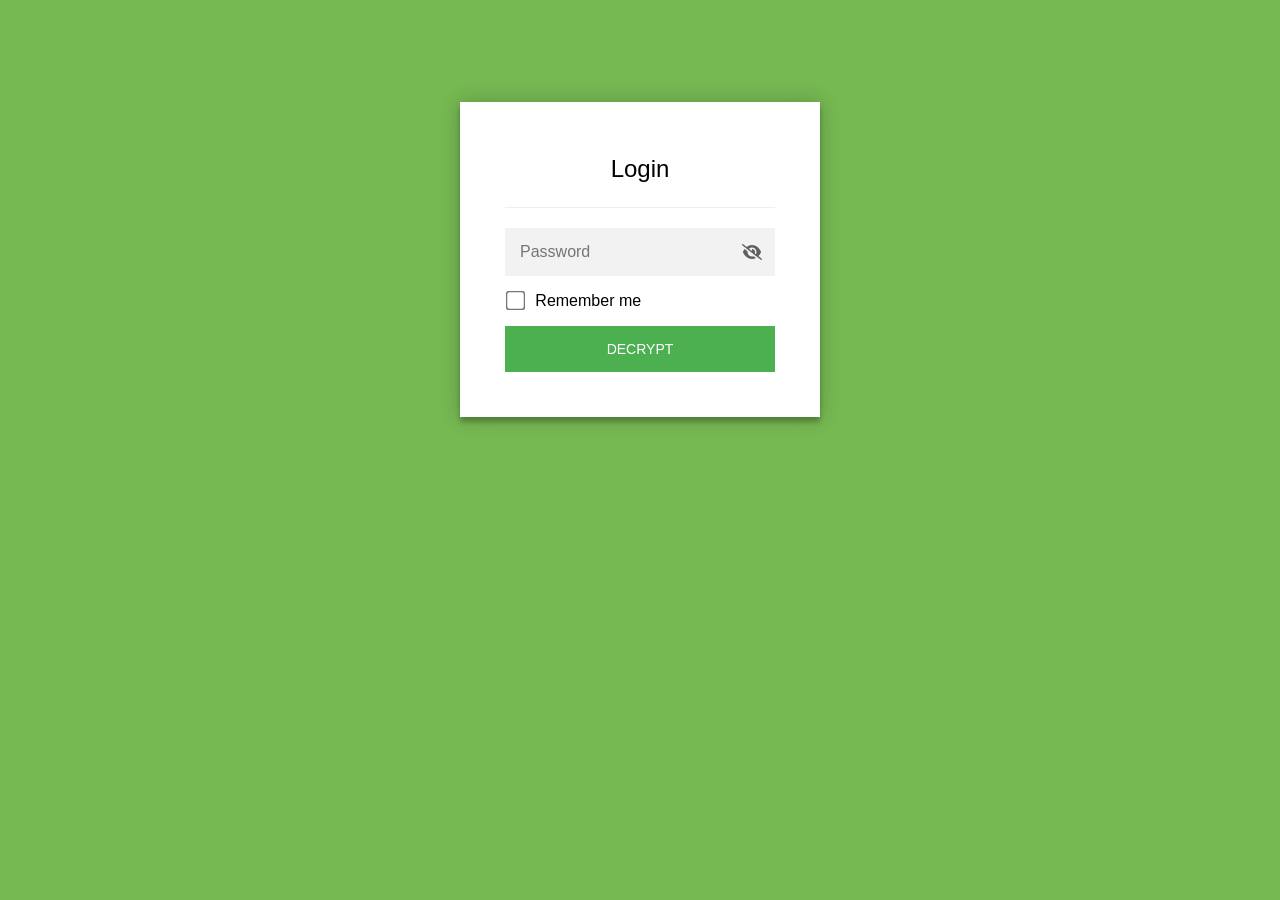
==== commit 22cad6dd: "Update index.html password" ====
--- a/index.html
+++ b/index.html
@@ -1,237 +1,894 @@
 <!DOCTYPE html>
-<html lang="en">
-<head>
-<meta charset="UTF-8">
-<meta name="viewport" content="width=device-width, initial-scale=1.0">
-<title>BIO 212 · The Living Codex</title>
-<link rel="preconnect" href="https://fonts.googleapis.com">
-<link rel="preconnect" href="https://fonts.gstatic.com" crossorigin>
-<link href="https://fonts.googleapis.com/css2?family=Fraunces:ital,opsz,wght@0,9..144,300..900;1,9..144,300..900&family=Inter:wght@300;400;500;600;700&family=JetBrains+Mono:wght@400;600&display=swap" rel="stylesheet">
-<link rel="stylesheet" href="styles.css">
-<style>
-.index-hero {
-  min-height: 90vh; display:grid; place-items:center;
-  text-align:center; padding:6rem 2rem 4rem; position:relative; overflow:hidden;
-}
-.index-hero-orbit {
-  position:absolute; top:50%; left:50%;
-  transform:translate(-50%,-50%);
-  width:min(820px,92vw); height:min(820px,92vw);
-  opacity:0.16; pointer-events:none; z-index:0;
-}
-.index-hero-orbit::before,.index-hero-orbit::after {
-  content:''; position:absolute; inset:0;
-  border:1px dashed rgba(100,255,218,0.4); border-radius:50%;
-  animation:spin 80s linear infinite;
-}
-.index-hero-orbit::after {
-  inset:16%; border-color:rgba(255,110,199,0.3);
-  animation-duration:52s; animation-direction:reverse;
-}
-.index-hero-inner { position:relative; z-index:2; max-width:860px; }
-.index-hero h1 {
-  font-family:var(--serif); font-size:clamp(3rem,9vw,7.5rem);
-  font-weight:300; line-height:0.93; letter-spacing:-0.03em;
-  background:linear-gradient(135deg,#fff 0%,#a78bfa 50%,#64ffda 100%);
-  -webkit-background-clip:text; background-clip:text; -webkit-text-fill-color:transparent;
-  margin-bottom:1.5rem;
-}
-.index-hero h1 em {
-  font-style:italic; font-weight:400;
-  background:linear-gradient(135deg,#ff6ec7 0%,#ffd166 100%);
-  -webkit-background-clip:text; background-clip:text; -webkit-text-fill-color:transparent;
-}
-.index-sub { font-size:clamp(1rem,1.5vw,1.22rem); color:var(--ink-soft); max-width:600px; margin:0 auto 2rem; font-weight:300; line-height:1.78; }
-.hero-meta { font-family:var(--mono); font-size:0.78rem; color:var(--ink-dim); letter-spacing:0.15em; text-transform:uppercase; }
-.hero-meta .dot { margin:0 1rem; color:var(--teal); }
-.start-btn {
-  display:inline-flex; align-items:center; gap:0.8rem; margin-top:2.5rem;
-  font-family:var(--mono); font-size:0.78rem; letter-spacing:0.15em; text-transform:uppercase;
-  color:var(--teal); padding:1rem 2.4rem; border:1px solid rgba(100,255,218,0.45);
-  border-radius:999px; text-decoration:none; transition:all 0.3s;
-  background:rgba(100,255,218,0.06);
-}
-.start-btn:hover { background:rgba(100,255,218,0.14); box-shadow:0 0 32px rgba(100,255,218,0.22); transform:translateY(-2px); }
-.dna-float { position:absolute; inset:0; width:100%; height:100%; filter:drop-shadow(0 0 40px rgba(100,255,218,0.35)); }
-.helix-rotate { transform-origin:center; animation:spin 32s linear infinite; }
-
-.quick-ref { display:grid; grid-template-columns:repeat(auto-fit,minmax(260px,1fr)); gap:1.5rem; margin:2rem 0; }
-.qr-card {
-  background:var(--glass); border:1px solid var(--line); border-radius:var(--radius-sm);
-  padding:1.6rem; transition:all 0.35s;
-}
-.qr-card:hover { transform:translateY(-5px); border-color:rgba(100,255,218,0.3); box-shadow:0 20px 60px -15px rgba(103,76,230,0.3); }
-.qr-card h4 { margin:0 0 0.8rem; }
-
-/* Module card pill accent colors */
-.module-card.m01::after { content:''; position:absolute; inset:0; background:linear-gradient(135deg,rgba(100,255,218,0.04),transparent); border-radius:inherit; pointer-events:none; }
-.module-card.m02::after { content:''; position:absolute; inset:0; background:linear-gradient(135deg,rgba(167,139,250,0.04),transparent); border-radius:inherit; pointer-events:none; }
-.module-card.m03::after { content:''; position:absolute; inset:0; background:linear-gradient(135deg,rgba(255,209,102,0.04),transparent); border-radius:inherit; pointer-events:none; }
-.module-card.m04::after { content:''; position:absolute; inset:0; background:linear-gradient(135deg,rgba(255,110,199,0.04),transparent); border-radius:inherit; pointer-events:none; }
-</style>
-</head>
-<body>
-
-<div class="progress-bar" id="progress-bar"></div>
-<div class="aurora"></div>
-<div class="grain"></div>
-<div id="stars" style="position:fixed;inset:0;z-index:-2;overflow:hidden;pointer-events:none;"></div>
-
-<!-- ══════ HERO ══════ -->
-<header class="index-hero">
-  <div class="index-hero-orbit">
-    <svg class="dna-float" viewBox="0 0 600 600">
-      <defs>
-        <linearGradient id="sg1" x1="0%" y1="0%" x2="100%" y2="100%">
-          <stop offset="0%" stop-color="#64ffda"/><stop offset="100%" stop-color="#a78bfa"/>
-        </linearGradient>
-        <linearGradient id="sg2" x1="0%" y1="0%" x2="100%" y2="100%">
-          <stop offset="0%" stop-color="#ff6ec7"/><stop offset="100%" stop-color="#ffd166"/>
-        </linearGradient>
-      </defs>
-      <g class="helix-rotate">
-        <path d="M300,50 Q400,150 300,250 Q200,350 300,450 Q400,550 300,650" stroke="url(#sg1)" stroke-width="3.5" fill="none"/>
-        <path d="M300,50 Q200,150 300,250 Q400,350 300,450 Q200,550 300,650" stroke="url(#sg2)" stroke-width="3.5" fill="none"/>
-        <g stroke="#64ffda" stroke-width="1.5" opacity="0.45">
-          <line x1="262" y1="92"  x2="338" y2="92"/>
-          <line x1="238" y1="133" x2="362" y2="133"/>
-          <line x1="224" y1="172" x2="376" y2="172"/>
-          <line x1="238" y1="212" x2="362" y2="212"/>
-          <line x1="262" y1="252" x2="338" y2="252"/>
-          <line x1="262" y1="292" x2="338" y2="292"/>
-          <line x1="238" y1="332" x2="362" y2="332"/>
-          <line x1="224" y1="372" x2="376" y2="372"/>
-          <line x1="238" y1="412" x2="362" y2="412"/>
-          <line x1="262" y1="452" x2="338" y2="452"/>
-        </g>
-      </g>
-    </svg>
-  </div>
-
-  <div class="index-hero-inner">
-    <div class="eyebrow">· BIO 212 · The Living Codex ·</div>
-    <h1>The Architecture<br><em>of Being Alive</em></h1>
-    <p class="index-sub">A visual field guide to Development, Evolution, and the deep history of life — crafted for one purpose: genuine understanding that carries you through every exam.</p>
-    <div class="hero-meta">
-      <span>4 Modules</span><span class="dot">●</span>
-      <span>60+ Diagrams</span><span class="dot">●</span>
-      <span>Interactive Simulations</span><span class="dot">●</span>
-      <span>Tiered Learning Goals</span>
-    </div>
-    <a href="module-01.html" class="start-btn">Begin Module 01 →</a>
-  </div>
-</header>
-
-<!-- ══════ MODULE CARDS ══════ -->
-<main class="container">
-  <div class="divider reveal">Choose your module</div>
-
-  <div class="index-modules">
-
-    <a href="module-01.html" class="module-card m01 reveal reveal-item delay-1">
-      <div class="mc-num">Module 01</div>
-      <div class="mc-title">Principles of <em>Development</em></div>
-      <p class="mc-desc">Central dogma, body axes, differential gene expression, cytoplasmic determinants — and how Drosophila builds a body from maternal gradients through Hox genes.</p>
-      <div style="display:flex;gap:0.5rem;flex-wrap:wrap;margin-top:0.6rem;">
-        <span class="pill teal">Bicoid Gradient</span>
-        <span class="pill violet">Hox Genes</span>
-        <span class="pill">Gene Cascades</span>
-        <span class="pill">Transcription Factors</span>
-      </div>
-      <div class="mc-arrow">Start Module 01</div>
-    </a>
-
-    <a href="module-02.html" class="module-card m02 reveal reveal-item delay-2">
-      <div class="mc-num">Module 02</div>
-      <div class="mc-title">Animal <em>Development</em></div>
-      <p class="mc-desc">Sperm &amp; egg anatomy, fertilisation, cleavage, gastrulation, germ layers, neurulation, neural crest cells, and somitogenesis — from sea urchin to human.</p>
-      <div style="display:flex;gap:0.5rem;flex-wrap:wrap;margin-top:0.6rem;">
-        <span class="pill violet">Fertilisation</span>
-        <span class="pill rose">Germ Layers</span>
-        <span class="pill">Neural Tube</span>
-        <span class="pill">Somites</span>
-      </div>
-      <div class="mc-arrow">Start Module 02</div>
-    </a>
-
-    <a href="module-03.html" class="module-card m03 reveal reveal-item delay-3">
-      <div class="mc-num">Module 03</div>
-      <div class="mc-title">Evolutionary <em>Processes</em></div>
-      <p class="mc-desc">Hardy-Weinberg equilibrium, natural selection (directional, stabilising, balancing, disruptive), genetic drift, gene flow, mutation — with interactive simulations.</p>
-      <div style="display:flex;gap:0.5rem;flex-wrap:wrap;margin-top:0.6rem;">
-        <span class="pill teal">H-W Sim</span>
-        <span class="pill gold">Drift Sim</span>
-        <span class="pill">4 Selection Types</span>
-      </div>
-      <div class="mc-arrow">Start Module 03</div>
-    </a>
-
-    <a href="module-04.html" class="module-card m04 reveal reveal-item delay-4">
-      <div class="mc-num">Module 04</div>
-      <div class="mc-title">Speciation &amp; <em>History of Life</em></div>
-      <p class="mc-desc">Species concepts, reproductive barriers, phylogenetic trees, fossil record biases, geological timeline from 4,600 mya to today, homology vs homoplasy, Hox duplication.</p>
-      <div style="display:flex;gap:0.5rem;flex-wrap:wrap;margin-top:0.6rem;">
-        <span class="pill violet">Phylogenetics</span>
-        <span class="pill lime">Fossil Record</span>
-        <span class="pill rose">3 Species Concepts</span>
-      </div>
-      <div class="mc-arrow">Start Module 04</div>
-    </a>
-
-  </div>
-
-  <!-- Quick Reference -->
-  <div class="divider reveal">Quick reference</div>
-  <div class="quick-ref reveal">
-    <div class="qr-card">
-      <h4>H-W Equilibrium</h4>
-      <div class="formula" style="font-size:0.95rem;padding:0.8rem 1rem;margin:0.5rem 0;">
-        p + q = 1<br>p² + 2pq + q² = 1
-      </div>
-      <p style="font-size:0.85rem;margin:0;color:var(--ink-dim);">q = √(freq aa) → p = 1−q → 2pq = heterozygote frequency</p>
-    </div>
-    <div class="qr-card">
-      <h4>Germ Layer Cheatsheet</h4>
-      <p style="font-size:0.9rem;margin:0.3rem 0;"><span class="ecto">Ecto</span> = outside → skin, CNS, sense organs</p>
-      <p style="font-size:0.9rem;margin:0.3rem 0;"><span class="meso">Meso</span> = middle → muscle, bone, kidneys, heart</p>
-      <p style="font-size:0.9rem;margin:0.3rem 0;"><span class="endo">Endo</span> = inside → gut, liver, lungs, pancreas</p>
-    </div>
-    <div class="qr-card">
-      <h4>4 Evolutionary Processes</h4>
-      <ol style="font-size:0.9rem;padding-left:1.2rem;margin:0;line-height:1.9;">
-        <li>Natural selection</li>
-        <li>Genetic drift</li>
-        <li>Gene flow</li>
-        <li>Mutation</li>
-      </ol>
-    </div>
-    <div class="qr-card">
-      <h4>Life's Timeline (mya)</h4>
-      <div style="font-size:0.82rem;line-height:1.85;">
-        <div><span style="color:var(--gold);font-family:var(--mono);">4,600</span> Earth forms</div>
-        <div><span style="color:var(--gold);font-family:var(--mono);">3,800</span> First life</div>
-        <div><span style="color:var(--gold);font-family:var(--mono);">540</span> Cambrian explosion</div>
-        <div><span style="color:var(--gold);font-family:var(--mono);">375</span> First amphibians</div>
-        <div><span style="color:var(--gold);font-family:var(--mono);">0.3</span> <em>Homo sapiens</em></div>
-      </div>
-    </div>
-  </div>
-
-</main>
-
-<footer>
-  <div class="foot-inner">
-    <div class="foot-title">The Living Codex</div>
-    <p>Crafted for BIO 212 · Every diagram built in SVG · Study hard, trust the process.</p>
-    <div class="foot-marks">☽ ✦ ☾</div>
-  </div>
-</footer>
-
-<script src="shared.js"></script>
-<script>
-  document.addEventListener('DOMContentLoaded', () => {
-    if (typeof initPage === 'function') initPage({});
-  });
-</script>
-</body>
+<html class="staticrypt-html">
+    <head>
+        <meta charset="utf-8" />
+        <title>Login</title>
+        <meta name="viewport" content="width=device-width, initial-scale=1" />
+
+        <!-- do not cache this page -->
+        <meta http-equiv="cache-control" content="max-age=0" />
+        <meta http-equiv="cache-control" content="no-cache" />
+        <meta http-equiv="expires" content="0" />
+        <meta http-equiv="expires" content="Tue, 01 Jan 1980 1:00:00 GMT" />
+        <meta http-equiv="pragma" content="no-cache" />
+
+        <style>
+            .staticrypt-hr {
+                margin-top: 20px;
+                margin-bottom: 20px;
+                border: 0;
+                border-top: 1px solid #eee;
+            }
+
+            .staticrypt-page {
+                width: 360px;
+                padding: 8% 0 0;
+                margin: auto;
+                box-sizing: border-box;
+            }
+
+            .staticrypt-form {
+                position: relative;
+                z-index: 1;
+                background: #ffffff;
+                max-width: 360px;
+                margin: 0 auto 100px;
+                padding: 45px;
+                text-align: center;
+                box-shadow: 0 0 20px 0 rgba(0, 0, 0, 0.2), 0 5px 5px 0 rgba(0, 0, 0, 0.24);
+            }
+
+            .staticrypt-form input[type="password"],
+            input[type="text"] {
+                background: inherit;
+                border: 0;
+                box-sizing: border-box; /* This ensures padding is included in the total width */
+                font-size: 14px;
+                outline: 0;
+                padding: 15px 30px 15px 15px; /* Adjust the padding to ensure there is space for the icon */
+                width: 100%;
+            }
+
+            .staticrypt-password-container {
+                position: relative;
+                outline: 0;
+                background: #f2f2f2;
+                width: 100%;
+                border: 0;
+                margin: 0 0 15px;
+                box-sizing: border-box;
+            }
+
+            .staticrypt-toggle-password-visibility {
+                cursor: pointer;
+                height: 20px;
+                opacity: 60%;
+                padding: 13px;
+                position: absolute;
+                right: 0;
+                top: 50%;
+                transform: translateY(-50%);
+                width: 20px;
+            }
+
+            .staticrypt-form .staticrypt-decrypt-button {
+                text-transform: uppercase;
+                outline: 0;
+                background: #4CAF50;
+                width: 100%;
+                border: 0;
+                padding: 15px;
+                color: #ffffff;
+                font-size: 14px;
+                cursor: pointer;
+            }
+
+            .staticrypt-form .staticrypt-decrypt-button:hover,
+            .staticrypt-form .staticrypt-decrypt-button:active,
+            .staticrypt-form .staticrypt-decrypt-button:focus {
+                background: #4CAF50;
+                filter: brightness(92%);
+            }
+
+            .staticrypt-html {
+                height: 100%;
+            }
+
+            .staticrypt-body {
+                height: 100%;
+                margin: 0;
+            }
+
+            .staticrypt-content {
+                height: 100%;
+                margin-bottom: 1em;
+                background: #76B852;
+                font-family: "Arial", sans-serif;
+                -webkit-font-smoothing: antialiased;
+                -moz-osx-font-smoothing: grayscale;
+            }
+
+            .staticrypt-instructions {
+                margin-top: -1em;
+                margin-bottom: 1em;
+            }
+
+            .staticrypt-title {
+                font-size: 1.5em;
+            }
+
+            label.staticrypt-remember {
+                display: flex;
+                align-items: center;
+                margin-bottom: 1em;
+            }
+
+            .staticrypt-remember input[type="checkbox"] {
+                transform: scale(1.5);
+                margin-right: 1em;
+            }
+
+            .hidden {
+                display: none !important;
+            }
+
+            .staticrypt-spinner-container {
+                height: 100%;
+                display: flex;
+                align-items: center;
+                justify-content: center;
+            }
+
+            .staticrypt-spinner {
+                display: inline-block;
+                width: 2rem;
+                height: 2rem;
+                vertical-align: text-bottom;
+                border: 0.25em solid gray;
+                border-right-color: transparent;
+                border-radius: 50%;
+                -webkit-animation: spinner-border 0.75s linear infinite;
+                animation: spinner-border 0.75s linear infinite;
+                animation-duration: 0.75s;
+                animation-timing-function: linear;
+                animation-delay: 0s;
+                animation-iteration-count: infinite;
+                animation-direction: normal;
+                animation-fill-mode: none;
+                animation-play-state: running;
+                animation-name: spinner-border;
+            }
+
+            @keyframes spinner-border {
+                100% {
+                    transform: rotate(360deg);
+                }
+            }
+
+            @media screen and (-webkit-min-device-pixel-ratio: 0) {
+                .staticrypt-form input[type="password"],
+                input[type="text"] {
+                    font-size: 16px;
+                }
+            }
+        </style>
+    </head>
+
+    <body class="staticrypt-body">
+        <div id="staticrypt_loading" class="staticrypt-spinner-container">
+            <div class="staticrypt-spinner"></div>
+        </div>
+
+        <div id="staticrypt_content" class="staticrypt-content hidden">
+            <div class="staticrypt-page">
+                <div class="staticrypt-form">
+                    <div class="staticrypt-instructions">
+                        <p class="staticrypt-title">Login</p>
+                        <p></p>
+                    </div>
+
+                    <hr class="staticrypt-hr" />
+
+                    <form id="staticrypt-form" action="#" method="post">
+                        <div class="staticrypt-password-container">
+                            <input
+                                id="staticrypt-password"
+                                type="password"
+                                name="password"
+                                placeholder="Password"
+                                autofocus
+                            />
+
+                            <img
+                                class="staticrypt-toggle-password-visibility"
+                                alt="template_toggle_show"
+                                title="template_toggle_show"
+                                src="[data-uri]"
+                            />
+                        </div>
+
+                        <label id="staticrypt-remember-label" class="staticrypt-remember hidden">
+                            <input id="staticrypt-remember" type="checkbox" name="remember" />
+                            Remember me
+                        </label>
+
+                        <input type="submit" class="staticrypt-decrypt-button" value="DECRYPT" />
+                    </form>
+                </div>
+            </div>
+        </div>
+
+        <script>
+            // these variables will be filled when generating the file - the template format is 'variable_name'
+            const staticryptInitiator = 
+            ((function(){
+  const exports = {};
+  const cryptoEngine = ((function(){
+  const exports = {};
+  const { subtle } = crypto;
+
+const IV_BITS = 16 * 8;
+const HEX_BITS = 4;
+const ENCRYPTION_ALGO = "AES-CBC";
+
+/**
+ * Translates between utf8 encoded hexadecimal strings
+ * and Uint8Array bytes.
+ */
+const HexEncoder = {
+    /**
+     * hex string -> bytes
+     * @param {string} hexString
+     * @returns {Uint8Array}
+     */
+    parse: function (hexString) {
+        if (hexString.length % 2 !== 0) throw "Invalid hexString";
+        const arrayBuffer = new Uint8Array(hexString.length / 2);
+
+        for (let i = 0; i < hexString.length; i += 2) {
+            const byteValue = parseInt(hexString.substring(i, i + 2), 16);
+            if (isNaN(byteValue)) {
+                throw "Invalid hexString";
+            }
+            arrayBuffer[i / 2] = byteValue;
+        }
+        return arrayBuffer;
+    },
+
+    /**
+     * bytes -> hex string
+     * @param {Uint8Array} bytes
+     * @returns {string}
+     */
+    stringify: function (bytes) {
+        const hexBytes = [];
+
+        for (let i = 0; i < bytes.length; ++i) {
+            let byteString = bytes[i].toString(16);
+            if (byteString.length < 2) {
+                byteString = "0" + byteString;
+            }
+            hexBytes.push(byteString);
+        }
+        return hexBytes.join("");
+    },
+};
+
+/**
+ * Translates between utf8 strings and Uint8Array bytes.
+ */
+const UTF8Encoder = {
+    parse: function (str) {
+        return new TextEncoder().encode(str);
+    },
+
+    stringify: function (bytes) {
+        return new TextDecoder().decode(bytes);
+    },
+};
+
+/**
+ * Salt and encrypt a msg with a password.
+ */
+async function encrypt(msg, hashedPassword) {
+    // Must be 16 bytes, unpredictable, and preferably cryptographically random. However, it need not be secret.
+    // https://developer.mozilla.org/en-US/docs/Web/API/SubtleCrypto/encrypt#parameters
+    const iv = crypto.getRandomValues(new Uint8Array(IV_BITS / 8));
+
+    const key = await subtle.importKey("raw", HexEncoder.parse(hashedPassword), ENCRYPTION_ALGO, false, ["encrypt"]);
+
+    const encrypted = await subtle.encrypt(
+        {
+            name: ENCRYPTION_ALGO,
+            iv: iv,
+        },
+        key,
+        UTF8Encoder.parse(msg)
+    );
+
+    // iv will be 32 hex characters, we prepend it to the ciphertext for use in decryption
+    return HexEncoder.stringify(iv) + HexEncoder.stringify(new Uint8Array(encrypted));
+}
+exports.encrypt = encrypt;
+
+/**
+ * Decrypt a salted msg using a password.
+ *
+ * @param {string} encryptedMsg
+ * @param {string} hashedPassword
+ * @returns {Promise<string>}
+ */
+async function decrypt(encryptedMsg, hashedPassword) {
+    const ivLength = IV_BITS / HEX_BITS;
+    const iv = HexEncoder.parse(encryptedMsg.substring(0, ivLength));
+    const encrypted = encryptedMsg.substring(ivLength);
+
+    const key = await subtle.importKey("raw", HexEncoder.parse(hashedPassword), ENCRYPTION_ALGO, false, ["decrypt"]);
+
+    const outBuffer = await subtle.decrypt(
+        {
+            name: ENCRYPTION_ALGO,
+            iv: iv,
+        },
+        key,
+        HexEncoder.parse(encrypted)
+    );
+
+    return UTF8Encoder.stringify(new Uint8Array(outBuffer));
+}
+exports.decrypt = decrypt;
+
+/**
+ * Salt and hash the password so it can be stored in localStorage without opening a password reuse vulnerability.
+ *
+ * @param {string} password
+ * @param {string} salt
+ * @returns {Promise<string>}
+ */
+async function hashPassword(password, salt) {
+    // we hash the password in multiple steps, each adding more iterations. This is because we used to allow less
+    // iterations, so for backward compatibility reasons, we need to support going from that to more iterations.
+    let hashedPassword = await hashLegacyRound(password, salt);
+
+    hashedPassword = await hashSecondRound(hashedPassword, salt);
+
+    return hashThirdRound(hashedPassword, salt);
+}
+exports.hashPassword = hashPassword;
+
+/**
+ * This hashes the password with 1k iterations. This is a low number, we need this function to support backwards
+ * compatibility.
+ *
+ * @param {string} password
+ * @param {string} salt
+ * @returns {Promise<string>}
+ */
+function hashLegacyRound(password, salt) {
+    return pbkdf2(password, salt, 1000, "SHA-1");
+}
+exports.hashLegacyRound = hashLegacyRound;
+
+/**
+ * Add a second round of iterations. This is because we used to use 1k, so for backwards compatibility with
+ * remember-me/autodecrypt links, we need to support going from that to more iterations.
+ *
+ * @param hashedPassword
+ * @param salt
+ * @returns {Promise<string>}
+ */
+function hashSecondRound(hashedPassword, salt) {
+    return pbkdf2(hashedPassword, salt, 14000, "SHA-256");
+}
+exports.hashSecondRound = hashSecondRound;
+
+/**
+ * Add a third round of iterations to bring total number to 600k. This is because we used to use 1k, then 15k, so for
+ * backwards compatibility with remember-me/autodecrypt links, we need to support going from that to more iterations.
+ *
+ * @param hashedPassword
+ * @param salt
+ * @returns {Promise<string>}
+ */
+function hashThirdRound(hashedPassword, salt) {
+    return pbkdf2(hashedPassword, salt, 585000, "SHA-256");
+}
+exports.hashThirdRound = hashThirdRound;
+
+/**
+ * Salt and hash the password so it can be stored in localStorage without opening a password reuse vulnerability.
+ *
+ * @param {string} password
+ * @param {string} salt
+ * @param {int} iterations
+ * @param {string} hashAlgorithm
+ * @returns {Promise<string>}
+ */
+async function pbkdf2(password, salt, iterations, hashAlgorithm) {
+    const key = await subtle.importKey("raw", UTF8Encoder.parse(password), "PBKDF2", false, ["deriveBits"]);
+
+    const keyBytes = await subtle.deriveBits(
+        {
+            name: "PBKDF2",
+            hash: hashAlgorithm,
+            iterations,
+            salt: UTF8Encoder.parse(salt),
+        },
+        key,
+        256
+    );
+
+    return HexEncoder.stringify(new Uint8Array(keyBytes));
+}
+
+function generateRandomSalt() {
+    const bytes = crypto.getRandomValues(new Uint8Array(128 / 8));
+
+    return HexEncoder.stringify(new Uint8Array(bytes));
+}
+exports.generateRandomSalt = generateRandomSalt;
+
+async function signMessage(hashedPassword, message) {
+    const key = await subtle.importKey(
+        "raw",
+        HexEncoder.parse(hashedPassword),
+        {
+            name: "HMAC",
+            hash: "SHA-256",
+        },
+        false,
+        ["sign"]
+    );
+    const signature = await subtle.sign("HMAC", key, UTF8Encoder.parse(message));
+
+    return HexEncoder.stringify(new Uint8Array(signature));
+}
+exports.signMessage = signMessage;
+
+function getRandomAlphanum() {
+    const possibleCharacters = "abcdefghijklmnopqrstuvwxyzABCDEFGHIJKLMNOPQRSTUVWXYZ0123456789";
+
+    let byteArray;
+    let parsedInt;
+
+    // Keep generating new random bytes until we get a value that falls
+    // within a range that can be evenly divided by possibleCharacters.length
+    do {
+        byteArray = crypto.getRandomValues(new Uint8Array(1));
+        // extract the lowest byte to get an int from 0 to 255 (probably unnecessary, since we're only generating 1 byte)
+        parsedInt = byteArray[0] & 0xff;
+    } while (parsedInt >= 256 - (256 % possibleCharacters.length));
+
+    // Take the modulo of the parsed integer to get a random number between 0 and totalLength - 1
+    const randomIndex = parsedInt % possibleCharacters.length;
+
+    return possibleCharacters[randomIndex];
+}
+
+/**
+ * Generate a random string of a given length.
+ *
+ * @param {int} length
+ * @returns {string}
+ */
+function generateRandomString(length) {
+    let randomString = "";
+
+    for (let i = 0; i < length; i++) {
+        randomString += getRandomAlphanum();
+    }
+
+    return randomString;
+}
+exports.generateRandomString = generateRandomString;
+
+  return exports;
+})());
+const codec = ((function(){
+  const exports = {};
+  /**
+ * Initialize the codec with the provided cryptoEngine - this return functions to encode and decode messages.
+ *
+ * @param cryptoEngine - the engine to use for encryption / decryption
+ */
+function init(cryptoEngine) {
+    const exports = {};
+
+    /**
+     * Top-level function for encoding a message.
+     * Includes password hashing, encryption, and signing.
+     *
+     * @param {string} msg
+     * @param {string} password
+     * @param {string} salt
+     *
+     * @returns {string} The encoded text
+     */
+    async function encode(msg, password, salt) {
+        const hashedPassword = await cryptoEngine.hashPassword(password, salt);
+
+        const encrypted = await cryptoEngine.encrypt(msg, hashedPassword);
+
+        // we use the hashed password in the HMAC because this is effectively what will be used a password (so we can store
+        // it in localStorage safely, we don't use the clear text password)
+        const hmac = await cryptoEngine.signMessage(hashedPassword, encrypted);
+
+        return hmac + encrypted;
+    }
+    exports.encode = encode;
+
+    /**
+     * Encode using a password that has already been hashed. This is useful to encode multiple messages in a row, that way
+     * we don't need to hash the password multiple times.
+     *
+     * @param {string} msg
+     * @param {string} hashedPassword
+     *
+     * @returns {string} The encoded text
+     */
+    async function encodeWithHashedPassword(msg, hashedPassword) {
+        const encrypted = await cryptoEngine.encrypt(msg, hashedPassword);
+
+        // we use the hashed password in the HMAC because this is effectively what will be used a password (so we can store
+        // it in localStorage safely, we don't use the clear text password)
+        const hmac = await cryptoEngine.signMessage(hashedPassword, encrypted);
+
+        return hmac + encrypted;
+    }
+    exports.encodeWithHashedPassword = encodeWithHashedPassword;
+
+    /**
+     * Top-level function for decoding a message.
+     * Includes signature check and decryption.
+     *
+     * @param {string} signedMsg
+     * @param {string} hashedPassword
+     * @param {string} salt
+     * @param {int} backwardCompatibleAttempt
+     * @param {string} originalPassword
+     *
+     * @returns {Object} {success: true, decoded: string} | {success: false, message: string}
+     */
+    async function decode(signedMsg, hashedPassword, salt, backwardCompatibleAttempt = 0, originalPassword = "") {
+        const encryptedHMAC = signedMsg.substring(0, 64);
+        const encryptedMsg = signedMsg.substring(64);
+        const decryptedHMAC = await cryptoEngine.signMessage(hashedPassword, encryptedMsg);
+
+        if (decryptedHMAC !== encryptedHMAC) {
+            // we have been raising the number of iterations in the hashing algorithm multiple times, so to support the old
+            // remember-me/autodecrypt links we need to try bringing the old hashes up to speed.
+            originalPassword = originalPassword || hashedPassword;
+            if (backwardCompatibleAttempt === 0) {
+                const updatedHashedPassword = await cryptoEngine.hashThirdRound(originalPassword, salt);
+
+                return decode(signedMsg, updatedHashedPassword, salt, backwardCompatibleAttempt + 1, originalPassword);
+            }
+            if (backwardCompatibleAttempt === 1) {
+                let updatedHashedPassword = await cryptoEngine.hashSecondRound(originalPassword, salt);
+                updatedHashedPassword = await cryptoEngine.hashThirdRound(updatedHashedPassword, salt);
+
+                return decode(signedMsg, updatedHashedPassword, salt, backwardCompatibleAttempt + 1, originalPassword);
+            }
+
+            return { success: false, message: "Signature mismatch" };
+        }
+
+        return {
+            success: true,
+            decoded: await cryptoEngine.decrypt(encryptedMsg, hashedPassword),
+        };
+    }
+    exports.decode = decode;
+
+    return exports;
+}
+exports.init = init;
+
+  return exports;
+})());
+const decode = codec.init(cryptoEngine).decode;
+
+/**
+ * Initialize the staticrypt module, that exposes functions callbable by the password_template.
+ *
+ * @param {{
+ *  staticryptEncryptedMsgUniqueVariableName: string,
+ *  isRememberEnabled: boolean,
+ *  rememberDurationInDays: number,
+ *  staticryptSaltUniqueVariableName: string,
+ * }} staticryptConfig - object of data that is stored on the password_template at encryption time.
+ *
+ * @param {{
+ *  rememberExpirationKey: string,
+ *  rememberPassphraseKey: string,
+ *  replaceHtmlCallback: function,
+ *  clearLocalStorageCallback: function,
+ * }} templateConfig - object of data that can be configured by a custom password_template.
+ */
+function init(staticryptConfig, templateConfig) {
+    const exports = {};
+
+    /**
+     * Decrypt our encrypted page, replace the whole HTML.
+     *
+     * @param {string} hashedPassword
+     * @returns {Promise<boolean>}
+     */
+    async function decryptAndReplaceHtml(hashedPassword) {
+        const { staticryptEncryptedMsgUniqueVariableName, staticryptSaltUniqueVariableName } = staticryptConfig;
+        const { replaceHtmlCallback } = templateConfig;
+
+        const result = await decode(
+            staticryptEncryptedMsgUniqueVariableName,
+            hashedPassword,
+            staticryptSaltUniqueVariableName
+        );
+        if (!result.success) {
+            return false;
+        }
+        const plainHTML = result.decoded;
+
+        // if the user configured a callback call it, otherwise just replace the whole HTML
+        if (typeof replaceHtmlCallback === "function") {
+            replaceHtmlCallback(plainHTML);
+        } else {
+            document.write(plainHTML);
+            document.close();
+        }
+
+        return true;
+    }
+
+    /**
+     * Attempt to decrypt the page and replace the whole HTML.
+     *
+     * @param {string} password
+     * @param {boolean} isRememberChecked
+     *
+     * @returns {Promise<{isSuccessful: boolean, hashedPassword?: string}>} - we return an object, so that if we want to
+     *   expose more information in the future we can do it without breaking the password_template
+     */
+    async function handleDecryptionOfPage(password, isRememberChecked) {
+        const { staticryptSaltUniqueVariableName } = staticryptConfig;
+
+        // decrypt and replace the whole page
+        const hashedPassword = await cryptoEngine.hashPassword(password, staticryptSaltUniqueVariableName);
+        return handleDecryptionOfPageFromHash(hashedPassword, isRememberChecked);
+    }
+    exports.handleDecryptionOfPage = handleDecryptionOfPage;
+
+    async function handleDecryptionOfPageFromHash(hashedPassword, isRememberChecked) {
+        const { isRememberEnabled, rememberDurationInDays } = staticryptConfig;
+        const { rememberExpirationKey, rememberPassphraseKey } = templateConfig;
+
+        const isDecryptionSuccessful = await decryptAndReplaceHtml(hashedPassword);
+
+        if (!isDecryptionSuccessful) {
+            return {
+                isSuccessful: false,
+                hashedPassword,
+            };
+        }
+
+        // remember the hashedPassword and set its expiration if necessary
+        if (isRememberEnabled && isRememberChecked) {
+            window.localStorage.setItem(rememberPassphraseKey, hashedPassword);
+
+            // set the expiration if the duration isn't 0 (meaning no expiration)
+            if (rememberDurationInDays > 0) {
+                window.localStorage.setItem(
+                    rememberExpirationKey,
+                    (new Date().getTime() + rememberDurationInDays * 24 * 60 * 60 * 1000).toString()
+                );
+            }
+        }
+
+        return {
+            isSuccessful: true,
+            hashedPassword,
+        };
+    }
+    exports.handleDecryptionOfPageFromHash = handleDecryptionOfPageFromHash;
+
+    /**
+     * Clear localstorage from staticrypt related values
+     */
+    function clearLocalStorage() {
+        const { clearLocalStorageCallback, rememberExpirationKey, rememberPassphraseKey } = templateConfig;
+
+        if (typeof clearLocalStorageCallback === "function") {
+            clearLocalStorageCallback();
+        } else {
+            localStorage.removeItem(rememberPassphraseKey);
+            localStorage.removeItem(rememberExpirationKey);
+        }
+    }
+
+    async function handleDecryptOnLoad() {
+        let isSuccessful = await decryptOnLoadFromUrl();
+
+        if (!isSuccessful) {
+            isSuccessful = await decryptOnLoadFromRememberMe();
+        }
+
+        return { isSuccessful };
+    }
+    exports.handleDecryptOnLoad = handleDecryptOnLoad;
+
+    /**
+     * Clear storage if we are logging out
+     *
+     * @returns {boolean} - whether we logged out
+     */
+    function logoutIfNeeded() {
+        const logoutKey = "staticrypt_logout";
+
+        // handle logout through query param
+        const queryParams = new URLSearchParams(window.location.search);
+        if (queryParams.has(logoutKey)) {
+            clearLocalStorage();
+            return true;
+        }
+
+        // handle logout through URL fragment
+        const hash = window.location.hash.substring(1);
+        if (hash.includes(logoutKey)) {
+            clearLocalStorage();
+            return true;
+        }
+
+        return false;
+    }
+
+    /**
+     * To be called on load: check if we want to try to decrypt and replace the HTML with the decrypted content, and
+     * try to do it if needed.
+     *
+     * @returns {Promise<boolean>} true if we derypted and replaced the whole page, false otherwise
+     */
+    async function decryptOnLoadFromRememberMe() {
+        const { rememberDurationInDays } = staticryptConfig;
+        const { rememberExpirationKey, rememberPassphraseKey } = templateConfig;
+
+        // if we are login out, terminate
+        if (logoutIfNeeded()) {
+            return false;
+        }
+
+        // if there is expiration configured, check if we're not beyond the expiration
+        if (rememberDurationInDays && rememberDurationInDays > 0) {
+            const expiration = localStorage.getItem(rememberExpirationKey),
+                isExpired = expiration && new Date().getTime() > parseInt(expiration);
+
+            if (isExpired) {
+                clearLocalStorage();
+                return false;
+            }
+        }
+
+        const hashedPassword = localStorage.getItem(rememberPassphraseKey);
+
+        if (hashedPassword) {
+            // try to decrypt
+            const isDecryptionSuccessful = await decryptAndReplaceHtml(hashedPassword);
+
+            // if the decryption is unsuccessful the password might be wrong - silently clear the saved data and let
+            // the user fill the password form again
+            if (!isDecryptionSuccessful) {
+                clearLocalStorage();
+                return false;
+            }
+
+            return true;
+        }
+
+        return false;
+    }
+
+    async function decryptOnLoadFromUrl() {
+        const passwordKey = "staticrypt_pwd";
+        const rememberMeKey = "remember_me";
+
+        // try to get the password from the query param (for backward compatibility - we now want to avoid this method,
+        // since it sends the hashed password to the server which isn't needed)
+        const queryParams = new URLSearchParams(window.location.search);
+        const hashedPasswordQuery = queryParams.get(passwordKey);
+        const rememberMeQuery = queryParams.get(rememberMeKey);
+
+        const urlFragment = window.location.hash.substring(1);
+        // get the password from the url fragment
+        const hashedPasswordRegexMatch = urlFragment.match(new RegExp(passwordKey + "=([^&]*)"));
+        const hashedPasswordFragment = hashedPasswordRegexMatch ? hashedPasswordRegexMatch[1] : null;
+        const rememberMeFragment = urlFragment.includes(rememberMeKey);
+
+        const hashedPassword = hashedPasswordFragment || hashedPasswordQuery;
+        const rememberMe = rememberMeFragment || rememberMeQuery;
+
+        if (hashedPassword) {
+            return handleDecryptionOfPageFromHash(hashedPassword, rememberMe);
+        }
+
+        return false;
+    }
+
+    return exports;
+}
+exports.init = init;
+
+  return exports;
+})());
+        ;
+            const templateError = "template_error",
+                templateToggleAltShow = "template_toggle_show",
+                templateToggleAltHide = "template_toggle_hide",
+                isRememberEnabled = true,
+                staticryptConfig = {"staticryptEncryptedMsgUniqueVariableName":"[base64]","isRememberEnabled":true,"rememberDurationInDays":0,"staticryptSaltUniqueVariableName":"55dbb8e8429b65cae13471f64b35241b"};
+
+            // you can edit these values to customize some of the behavior of StatiCrypt
+            const templateConfig = {
+                rememberExpirationKey: "staticrypt_expiration",
+                rememberPassphraseKey: "staticrypt_passphrase",
+                replaceHtmlCallback: null,
+                clearLocalStorageCallback: null,
+            };
+
+            // init the staticrypt engine
+            const staticrypt = staticryptInitiator.init(staticryptConfig, templateConfig);
+
+            // try to automatically decrypt on load if there is a saved password
+            window.onload = async function () {
+                const { isSuccessful } = await staticrypt.handleDecryptOnLoad();
+
+                // if we didn't decrypt anything on load, show the password prompt. Otherwise the content has already been
+                // replaced, no need to do anything
+                if (!isSuccessful) {
+                    // hide loading screen
+                    document.getElementById("staticrypt_loading").classList.add("hidden");
+                    document.getElementById("staticrypt_content").classList.remove("hidden");
+                    document.getElementById("staticrypt-password").focus();
+
+                    // show the remember me checkbox
+                    if (isRememberEnabled) {
+                        document.getElementById("staticrypt-remember-label").classList.remove("hidden");
+                    }
+                }
+            };
+
+            // toggle password visibility
+            const toggleIcon = document.querySelector(".staticrypt-toggle-password-visibility");
+            // these two icons are coming from FontAwesome
+            const imgSrcEyeClosed =
+                "[data-uri]";
+            const imgSrcEyeOpened =
+                "[data-uri]";
+            toggleIcon.addEventListener("click", function () {
+                const passwordInput = document.getElementById("staticrypt-password");
+                if (passwordInput.type === "password") {
+                    passwordInput.type = "text";
+                    toggleIcon.src = imgSrcEyeOpened;
+                    toggleIcon.alt = templateToggleAltHide;
+                    toggleIcon.title = templateToggleAltHide;
+                } else {
+                    passwordInput.type = "password";
+                    toggleIcon.src = imgSrcEyeClosed;
+                    toggleIcon.alt = templateToggleAltShow;
+                    toggleIcon.title = templateToggleAltShow;
+                }
+            });
+
+            // handle password form submission
+            document.getElementById("staticrypt-form").addEventListener("submit", async function (e) {
+                e.preventDefault();
+
+                const password = document.getElementById("staticrypt-password").value,
+                    isRememberChecked = document.getElementById("staticrypt-remember").checked;
+
+                const { isSuccessful } = await staticrypt.handleDecryptionOfPage(password, isRememberChecked);
+
+                if (!isSuccessful) {
+                    alert(templateError);
+                }
+            });
+        </script>
+    </body>
 </html>
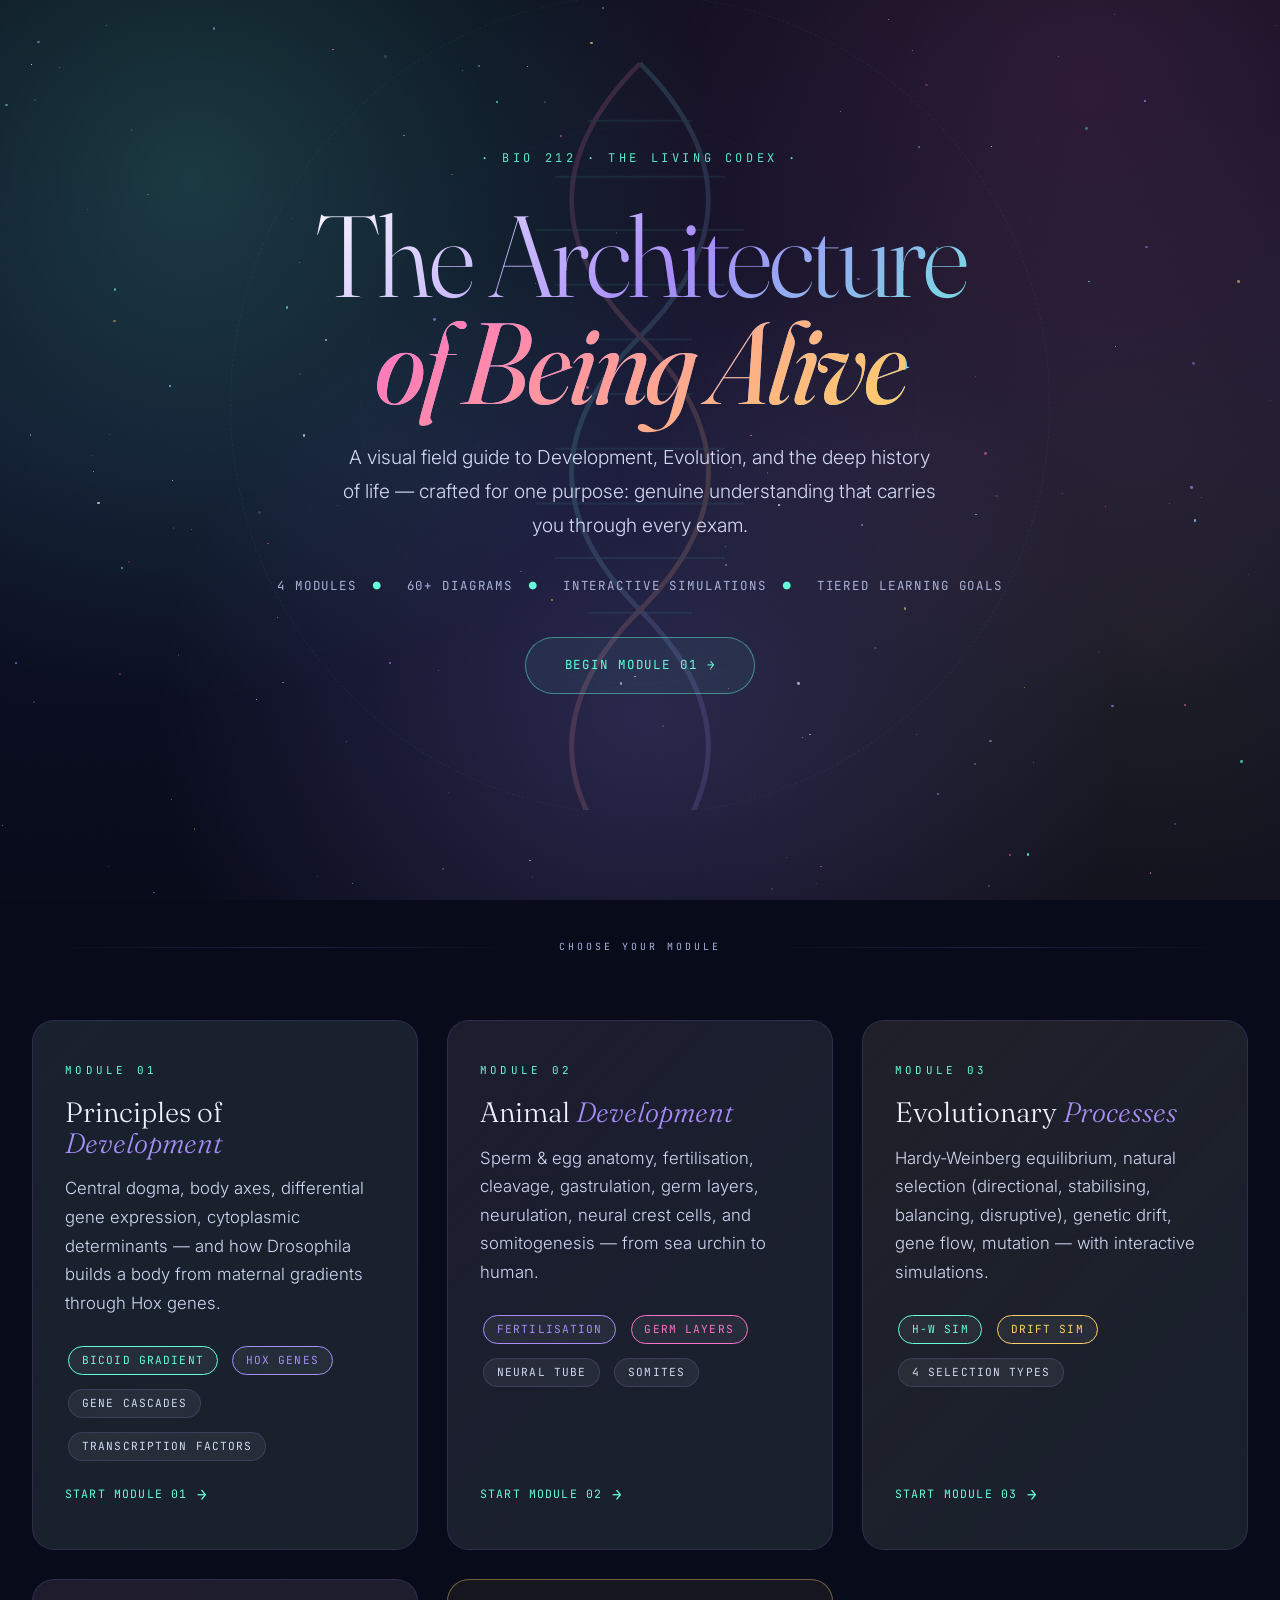
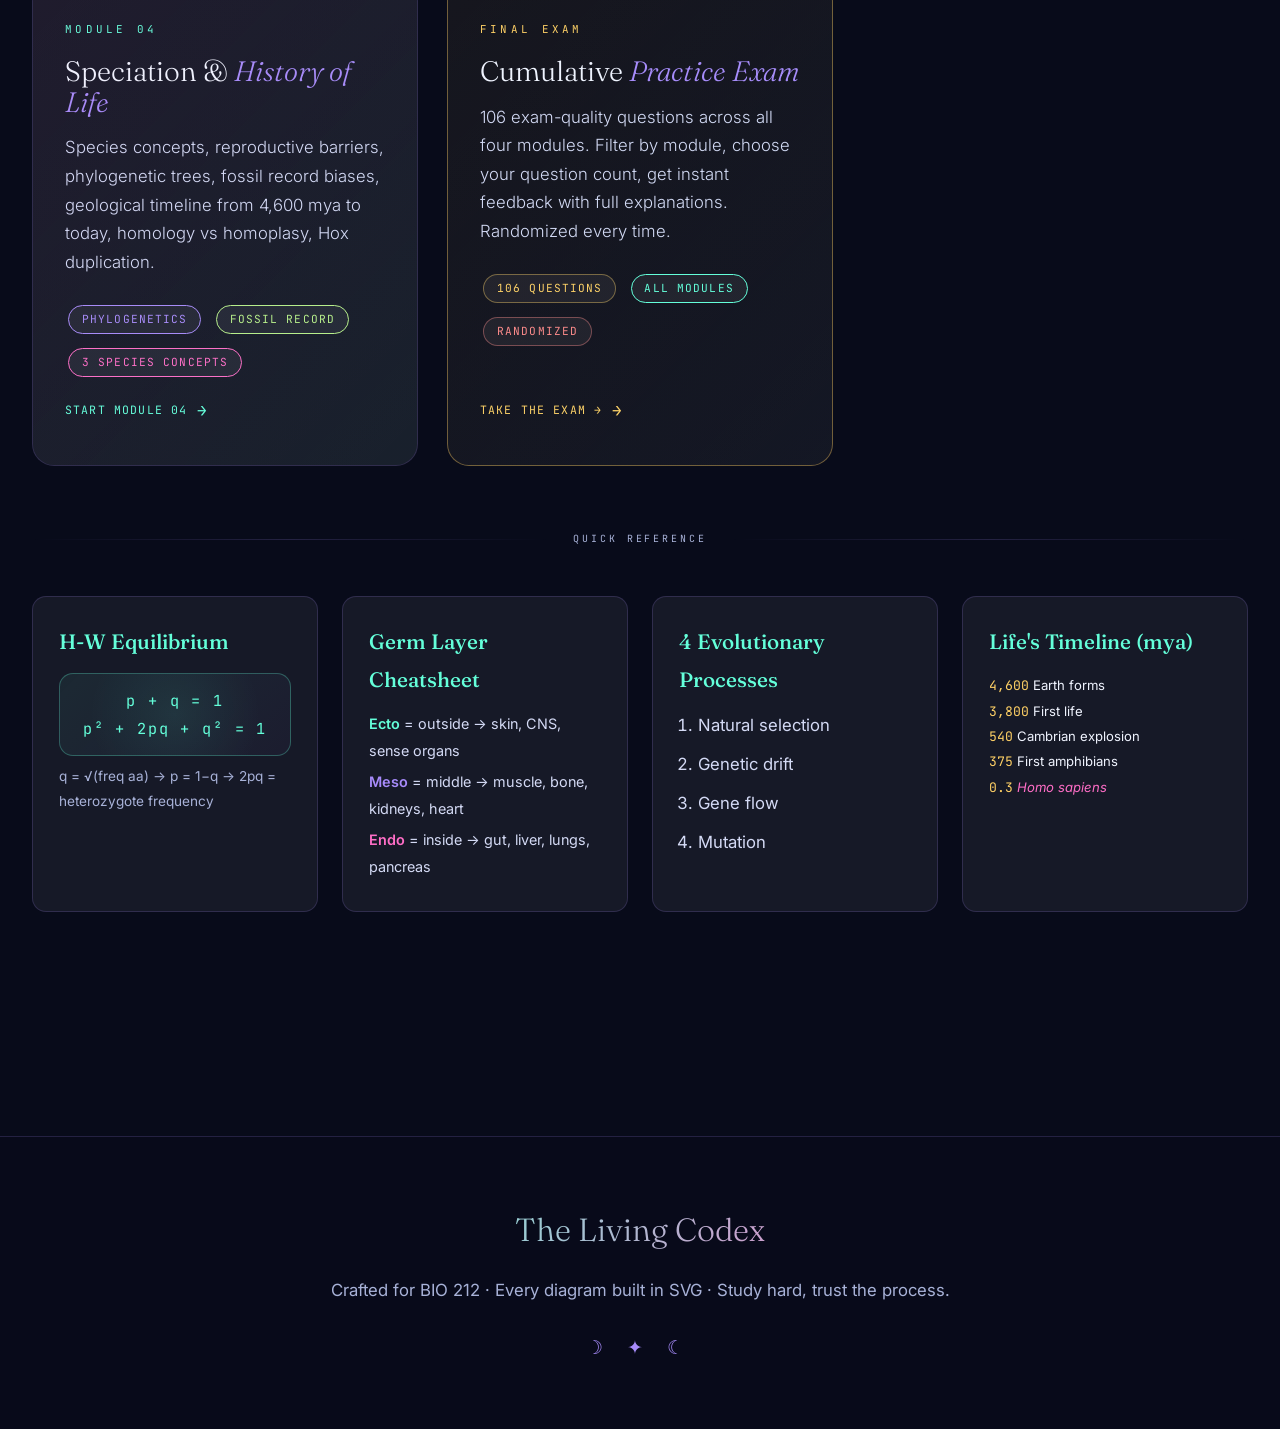
==== commit cd62b9d8: "draft 4/13" ====
--- a/index.html
+++ b/index.html
@@ -1,894 +1,249 @@
 <!DOCTYPE html>
-<html class="staticrypt-html">
-    <head>
-        <meta charset="utf-8" />
-        <title>Login</title>
-        <meta name="viewport" content="width=device-width, initial-scale=1" />
-
-        <!-- do not cache this page -->
-        <meta http-equiv="cache-control" content="max-age=0" />
-        <meta http-equiv="cache-control" content="no-cache" />
-        <meta http-equiv="expires" content="0" />
-        <meta http-equiv="expires" content="Tue, 01 Jan 1980 1:00:00 GMT" />
-        <meta http-equiv="pragma" content="no-cache" />
-
-        <style>
-            .staticrypt-hr {
-                margin-top: 20px;
-                margin-bottom: 20px;
-                border: 0;
-                border-top: 1px solid #eee;
-            }
-
-            .staticrypt-page {
-                width: 360px;
-                padding: 8% 0 0;
-                margin: auto;
-                box-sizing: border-box;
-            }
-
-            .staticrypt-form {
-                position: relative;
-                z-index: 1;
-                background: #ffffff;
-                max-width: 360px;
-                margin: 0 auto 100px;
-                padding: 45px;
-                text-align: center;
-                box-shadow: 0 0 20px 0 rgba(0, 0, 0, 0.2), 0 5px 5px 0 rgba(0, 0, 0, 0.24);
-            }
-
-            .staticrypt-form input[type="password"],
-            input[type="text"] {
-                background: inherit;
-                border: 0;
-                box-sizing: border-box; /* This ensures padding is included in the total width */
-                font-size: 14px;
-                outline: 0;
-                padding: 15px 30px 15px 15px; /* Adjust the padding to ensure there is space for the icon */
-                width: 100%;
-            }
-
-            .staticrypt-password-container {
-                position: relative;
-                outline: 0;
-                background: #f2f2f2;
-                width: 100%;
-                border: 0;
-                margin: 0 0 15px;
-                box-sizing: border-box;
-            }
-
-            .staticrypt-toggle-password-visibility {
-                cursor: pointer;
-                height: 20px;
-                opacity: 60%;
-                padding: 13px;
-                position: absolute;
-                right: 0;
-                top: 50%;
-                transform: translateY(-50%);
-                width: 20px;
-            }
-
-            .staticrypt-form .staticrypt-decrypt-button {
-                text-transform: uppercase;
-                outline: 0;
-                background: #4CAF50;
-                width: 100%;
-                border: 0;
-                padding: 15px;
-                color: #ffffff;
-                font-size: 14px;
-                cursor: pointer;
-            }
-
-            .staticrypt-form .staticrypt-decrypt-button:hover,
-            .staticrypt-form .staticrypt-decrypt-button:active,
-            .staticrypt-form .staticrypt-decrypt-button:focus {
-                background: #4CAF50;
-                filter: brightness(92%);
-            }
-
-            .staticrypt-html {
-                height: 100%;
-            }
-
-            .staticrypt-body {
-                height: 100%;
-                margin: 0;
-            }
-
-            .staticrypt-content {
-                height: 100%;
-                margin-bottom: 1em;
-                background: #76B852;
-                font-family: "Arial", sans-serif;
-                -webkit-font-smoothing: antialiased;
-                -moz-osx-font-smoothing: grayscale;
-            }
-
-            .staticrypt-instructions {
-                margin-top: -1em;
-                margin-bottom: 1em;
-            }
-
-            .staticrypt-title {
-                font-size: 1.5em;
-            }
-
-            label.staticrypt-remember {
-                display: flex;
-                align-items: center;
-                margin-bottom: 1em;
-            }
-
-            .staticrypt-remember input[type="checkbox"] {
-                transform: scale(1.5);
-                margin-right: 1em;
-            }
-
-            .hidden {
-                display: none !important;
-            }
-
-            .staticrypt-spinner-container {
-                height: 100%;
-                display: flex;
-                align-items: center;
-                justify-content: center;
-            }
-
-            .staticrypt-spinner {
-                display: inline-block;
-                width: 2rem;
-                height: 2rem;
-                vertical-align: text-bottom;
-                border: 0.25em solid gray;
-                border-right-color: transparent;
-                border-radius: 50%;
-                -webkit-animation: spinner-border 0.75s linear infinite;
-                animation: spinner-border 0.75s linear infinite;
-                animation-duration: 0.75s;
-                animation-timing-function: linear;
-                animation-delay: 0s;
-                animation-iteration-count: infinite;
-                animation-direction: normal;
-                animation-fill-mode: none;
-                animation-play-state: running;
-                animation-name: spinner-border;
-            }
-
-            @keyframes spinner-border {
-                100% {
-                    transform: rotate(360deg);
-                }
-            }
-
-            @media screen and (-webkit-min-device-pixel-ratio: 0) {
-                .staticrypt-form input[type="password"],
-                input[type="text"] {
-                    font-size: 16px;
-                }
-            }
-        </style>
-    </head>
-
-    <body class="staticrypt-body">
-        <div id="staticrypt_loading" class="staticrypt-spinner-container">
-            <div class="staticrypt-spinner"></div>
-        </div>
-
-        <div id="staticrypt_content" class="staticrypt-content hidden">
-            <div class="staticrypt-page">
-                <div class="staticrypt-form">
-                    <div class="staticrypt-instructions">
-                        <p class="staticrypt-title">Login</p>
-                        <p></p>
-                    </div>
-
-                    <hr class="staticrypt-hr" />
-
-                    <form id="staticrypt-form" action="#" method="post">
-                        <div class="staticrypt-password-container">
-                            <input
-                                id="staticrypt-password"
-                                type="password"
-                                name="password"
-                                placeholder="Password"
-                                autofocus
-                            />
-
-                            <img
-                                class="staticrypt-toggle-password-visibility"
-                                alt="template_toggle_show"
-                                title="template_toggle_show"
-                                src="[data-uri]"
-                            />
-                        </div>
-
-                        <label id="staticrypt-remember-label" class="staticrypt-remember hidden">
-                            <input id="staticrypt-remember" type="checkbox" name="remember" />
-                            Remember me
-                        </label>
-
-                        <input type="submit" class="staticrypt-decrypt-button" value="DECRYPT" />
-                    </form>
-                </div>
-            </div>
-        </div>
-
-        <script>
-            // these variables will be filled when generating the file - the template format is 'variable_name'
-            const staticryptInitiator = 
-            ((function(){
-  const exports = {};
-  const cryptoEngine = ((function(){
-  const exports = {};
-  const { subtle } = crypto;
-
-const IV_BITS = 16 * 8;
-const HEX_BITS = 4;
-const ENCRYPTION_ALGO = "AES-CBC";
-
-/**
- * Translates between utf8 encoded hexadecimal strings
- * and Uint8Array bytes.
- */
-const HexEncoder = {
-    /**
-     * hex string -> bytes
-     * @param {string} hexString
-     * @returns {Uint8Array}
-     */
-    parse: function (hexString) {
-        if (hexString.length % 2 !== 0) throw "Invalid hexString";
-        const arrayBuffer = new Uint8Array(hexString.length / 2);
-
-        for (let i = 0; i < hexString.length; i += 2) {
-            const byteValue = parseInt(hexString.substring(i, i + 2), 16);
-            if (isNaN(byteValue)) {
-                throw "Invalid hexString";
-            }
-            arrayBuffer[i / 2] = byteValue;
-        }
-        return arrayBuffer;
-    },
-
-    /**
-     * bytes -> hex string
-     * @param {Uint8Array} bytes
-     * @returns {string}
-     */
-    stringify: function (bytes) {
-        const hexBytes = [];
-
-        for (let i = 0; i < bytes.length; ++i) {
-            let byteString = bytes[i].toString(16);
-            if (byteString.length < 2) {
-                byteString = "0" + byteString;
-            }
-            hexBytes.push(byteString);
-        }
-        return hexBytes.join("");
-    },
-};
-
-/**
- * Translates between utf8 strings and Uint8Array bytes.
- */
-const UTF8Encoder = {
-    parse: function (str) {
-        return new TextEncoder().encode(str);
-    },
-
-    stringify: function (bytes) {
-        return new TextDecoder().decode(bytes);
-    },
-};
-
-/**
- * Salt and encrypt a msg with a password.
- */
-async function encrypt(msg, hashedPassword) {
-    // Must be 16 bytes, unpredictable, and preferably cryptographically random. However, it need not be secret.
-    // https://developer.mozilla.org/en-US/docs/Web/API/SubtleCrypto/encrypt#parameters
-    const iv = crypto.getRandomValues(new Uint8Array(IV_BITS / 8));
-
-    const key = await subtle.importKey("raw", HexEncoder.parse(hashedPassword), ENCRYPTION_ALGO, false, ["encrypt"]);
-
-    const encrypted = await subtle.encrypt(
-        {
-            name: ENCRYPTION_ALGO,
-            iv: iv,
-        },
-        key,
-        UTF8Encoder.parse(msg)
-    );
-
-    // iv will be 32 hex characters, we prepend it to the ciphertext for use in decryption
-    return HexEncoder.stringify(iv) + HexEncoder.stringify(new Uint8Array(encrypted));
-}
-exports.encrypt = encrypt;
-
-/**
- * Decrypt a salted msg using a password.
- *
- * @param {string} encryptedMsg
- * @param {string} hashedPassword
- * @returns {Promise<string>}
- */
-async function decrypt(encryptedMsg, hashedPassword) {
-    const ivLength = IV_BITS / HEX_BITS;
-    const iv = HexEncoder.parse(encryptedMsg.substring(0, ivLength));
-    const encrypted = encryptedMsg.substring(ivLength);
-
-    const key = await subtle.importKey("raw", HexEncoder.parse(hashedPassword), ENCRYPTION_ALGO, false, ["decrypt"]);
-
-    const outBuffer = await subtle.decrypt(
-        {
-            name: ENCRYPTION_ALGO,
-            iv: iv,
-        },
-        key,
-        HexEncoder.parse(encrypted)
-    );
-
-    return UTF8Encoder.stringify(new Uint8Array(outBuffer));
-}
-exports.decrypt = decrypt;
-
-/**
- * Salt and hash the password so it can be stored in localStorage without opening a password reuse vulnerability.
- *
- * @param {string} password
- * @param {string} salt
- * @returns {Promise<string>}
- */
-async function hashPassword(password, salt) {
-    // we hash the password in multiple steps, each adding more iterations. This is because we used to allow less
-    // iterations, so for backward compatibility reasons, we need to support going from that to more iterations.
-    let hashedPassword = await hashLegacyRound(password, salt);
-
-    hashedPassword = await hashSecondRound(hashedPassword, salt);
-
-    return hashThirdRound(hashedPassword, salt);
-}
-exports.hashPassword = hashPassword;
-
-/**
- * This hashes the password with 1k iterations. This is a low number, we need this function to support backwards
- * compatibility.
- *
- * @param {string} password
- * @param {string} salt
- * @returns {Promise<string>}
- */
-function hashLegacyRound(password, salt) {
-    return pbkdf2(password, salt, 1000, "SHA-1");
-}
-exports.hashLegacyRound = hashLegacyRound;
-
-/**
- * Add a second round of iterations. This is because we used to use 1k, so for backwards compatibility with
- * remember-me/autodecrypt links, we need to support going from that to more iterations.
- *
- * @param hashedPassword
- * @param salt
- * @returns {Promise<string>}
- */
-function hashSecondRound(hashedPassword, salt) {
-    return pbkdf2(hashedPassword, salt, 14000, "SHA-256");
-}
-exports.hashSecondRound = hashSecondRound;
-
-/**
- * Add a third round of iterations to bring total number to 600k. This is because we used to use 1k, then 15k, so for
- * backwards compatibility with remember-me/autodecrypt links, we need to support going from that to more iterations.
- *
- * @param hashedPassword
- * @param salt
- * @returns {Promise<string>}
- */
-function hashThirdRound(hashedPassword, salt) {
-    return pbkdf2(hashedPassword, salt, 585000, "SHA-256");
-}
-exports.hashThirdRound = hashThirdRound;
-
-/**
- * Salt and hash the password so it can be stored in localStorage without opening a password reuse vulnerability.
- *
- * @param {string} password
- * @param {string} salt
- * @param {int} iterations
- * @param {string} hashAlgorithm
- * @returns {Promise<string>}
- */
-async function pbkdf2(password, salt, iterations, hashAlgorithm) {
-    const key = await subtle.importKey("raw", UTF8Encoder.parse(password), "PBKDF2", false, ["deriveBits"]);
-
-    const keyBytes = await subtle.deriveBits(
-        {
-            name: "PBKDF2",
-            hash: hashAlgorithm,
-            iterations,
-            salt: UTF8Encoder.parse(salt),
-        },
-        key,
-        256
-    );
-
-    return HexEncoder.stringify(new Uint8Array(keyBytes));
-}
-
-function generateRandomSalt() {
-    const bytes = crypto.getRandomValues(new Uint8Array(128 / 8));
-
-    return HexEncoder.stringify(new Uint8Array(bytes));
-}
-exports.generateRandomSalt = generateRandomSalt;
-
-async function signMessage(hashedPassword, message) {
-    const key = await subtle.importKey(
-        "raw",
-        HexEncoder.parse(hashedPassword),
-        {
-            name: "HMAC",
-            hash: "SHA-256",
-        },
-        false,
-        ["sign"]
-    );
-    const signature = await subtle.sign("HMAC", key, UTF8Encoder.parse(message));
-
-    return HexEncoder.stringify(new Uint8Array(signature));
-}
-exports.signMessage = signMessage;
-
-function getRandomAlphanum() {
-    const possibleCharacters = "abcdefghijklmnopqrstuvwxyzABCDEFGHIJKLMNOPQRSTUVWXYZ0123456789";
-
-    let byteArray;
-    let parsedInt;
-
-    // Keep generating new random bytes until we get a value that falls
-    // within a range that can be evenly divided by possibleCharacters.length
-    do {
-        byteArray = crypto.getRandomValues(new Uint8Array(1));
-        // extract the lowest byte to get an int from 0 to 255 (probably unnecessary, since we're only generating 1 byte)
-        parsedInt = byteArray[0] & 0xff;
-    } while (parsedInt >= 256 - (256 % possibleCharacters.length));
-
-    // Take the modulo of the parsed integer to get a random number between 0 and totalLength - 1
-    const randomIndex = parsedInt % possibleCharacters.length;
-
-    return possibleCharacters[randomIndex];
-}
-
-/**
- * Generate a random string of a given length.
- *
- * @param {int} length
- * @returns {string}
- */
-function generateRandomString(length) {
-    let randomString = "";
-
-    for (let i = 0; i < length; i++) {
-        randomString += getRandomAlphanum();
-    }
-
-    return randomString;
-}
-exports.generateRandomString = generateRandomString;
-
-  return exports;
-})());
-const codec = ((function(){
-  const exports = {};
-  /**
- * Initialize the codec with the provided cryptoEngine - this return functions to encode and decode messages.
- *
- * @param cryptoEngine - the engine to use for encryption / decryption
- */
-function init(cryptoEngine) {
-    const exports = {};
-
-    /**
-     * Top-level function for encoding a message.
-     * Includes password hashing, encryption, and signing.
-     *
-     * @param {string} msg
-     * @param {string} password
-     * @param {string} salt
-     *
-     * @returns {string} The encoded text
-     */
-    async function encode(msg, password, salt) {
-        const hashedPassword = await cryptoEngine.hashPassword(password, salt);
-
-        const encrypted = await cryptoEngine.encrypt(msg, hashedPassword);
-
-        // we use the hashed password in the HMAC because this is effectively what will be used a password (so we can store
-        // it in localStorage safely, we don't use the clear text password)
-        const hmac = await cryptoEngine.signMessage(hashedPassword, encrypted);
-
-        return hmac + encrypted;
-    }
-    exports.encode = encode;
-
-    /**
-     * Encode using a password that has already been hashed. This is useful to encode multiple messages in a row, that way
-     * we don't need to hash the password multiple times.
-     *
-     * @param {string} msg
-     * @param {string} hashedPassword
-     *
-     * @returns {string} The encoded text
-     */
-    async function encodeWithHashedPassword(msg, hashedPassword) {
-        const encrypted = await cryptoEngine.encrypt(msg, hashedPassword);
-
-        // we use the hashed password in the HMAC because this is effectively what will be used a password (so we can store
-        // it in localStorage safely, we don't use the clear text password)
-        const hmac = await cryptoEngine.signMessage(hashedPassword, encrypted);
-
-        return hmac + encrypted;
-    }
-    exports.encodeWithHashedPassword = encodeWithHashedPassword;
-
-    /**
-     * Top-level function for decoding a message.
-     * Includes signature check and decryption.
-     *
-     * @param {string} signedMsg
-     * @param {string} hashedPassword
-     * @param {string} salt
-     * @param {int} backwardCompatibleAttempt
-     * @param {string} originalPassword
-     *
-     * @returns {Object} {success: true, decoded: string} | {success: false, message: string}
-     */
-    async function decode(signedMsg, hashedPassword, salt, backwardCompatibleAttempt = 0, originalPassword = "") {
-        const encryptedHMAC = signedMsg.substring(0, 64);
-        const encryptedMsg = signedMsg.substring(64);
-        const decryptedHMAC = await cryptoEngine.signMessage(hashedPassword, encryptedMsg);
-
-        if (decryptedHMAC !== encryptedHMAC) {
-            // we have been raising the number of iterations in the hashing algorithm multiple times, so to support the old
-            // remember-me/autodecrypt links we need to try bringing the old hashes up to speed.
-            originalPassword = originalPassword || hashedPassword;
-            if (backwardCompatibleAttempt === 0) {
-                const updatedHashedPassword = await cryptoEngine.hashThirdRound(originalPassword, salt);
-
-                return decode(signedMsg, updatedHashedPassword, salt, backwardCompatibleAttempt + 1, originalPassword);
-            }
-            if (backwardCompatibleAttempt === 1) {
-                let updatedHashedPassword = await cryptoEngine.hashSecondRound(originalPassword, salt);
-                updatedHashedPassword = await cryptoEngine.hashThirdRound(updatedHashedPassword, salt);
-
-                return decode(signedMsg, updatedHashedPassword, salt, backwardCompatibleAttempt + 1, originalPassword);
-            }
-
-            return { success: false, message: "Signature mismatch" };
-        }
-
-        return {
-            success: true,
-            decoded: await cryptoEngine.decrypt(encryptedMsg, hashedPassword),
-        };
-    }
-    exports.decode = decode;
-
-    return exports;
-}
-exports.init = init;
-
-  return exports;
-})());
-const decode = codec.init(cryptoEngine).decode;
-
-/**
- * Initialize the staticrypt module, that exposes functions callbable by the password_template.
- *
- * @param {{
- *  staticryptEncryptedMsgUniqueVariableName: string,
- *  isRememberEnabled: boolean,
- *  rememberDurationInDays: number,
- *  staticryptSaltUniqueVariableName: string,
- * }} staticryptConfig - object of data that is stored on the password_template at encryption time.
- *
- * @param {{
- *  rememberExpirationKey: string,
- *  rememberPassphraseKey: string,
- *  replaceHtmlCallback: function,
- *  clearLocalStorageCallback: function,
- * }} templateConfig - object of data that can be configured by a custom password_template.
- */
-function init(staticryptConfig, templateConfig) {
-    const exports = {};
-
-    /**
-     * Decrypt our encrypted page, replace the whole HTML.
-     *
-     * @param {string} hashedPassword
-     * @returns {Promise<boolean>}
-     */
-    async function decryptAndReplaceHtml(hashedPassword) {
-        const { staticryptEncryptedMsgUniqueVariableName, staticryptSaltUniqueVariableName } = staticryptConfig;
-        const { replaceHtmlCallback } = templateConfig;
-
-        const result = await decode(
-            staticryptEncryptedMsgUniqueVariableName,
-            hashedPassword,
-            staticryptSaltUniqueVariableName
-        );
-        if (!result.success) {
-            return false;
-        }
-        const plainHTML = result.decoded;
-
-        // if the user configured a callback call it, otherwise just replace the whole HTML
-        if (typeof replaceHtmlCallback === "function") {
-            replaceHtmlCallback(plainHTML);
-        } else {
-            document.write(plainHTML);
-            document.close();
-        }
-
-        return true;
-    }
-
-    /**
-     * Attempt to decrypt the page and replace the whole HTML.
-     *
-     * @param {string} password
-     * @param {boolean} isRememberChecked
-     *
-     * @returns {Promise<{isSuccessful: boolean, hashedPassword?: string}>} - we return an object, so that if we want to
-     *   expose more information in the future we can do it without breaking the password_template
-     */
-    async function handleDecryptionOfPage(password, isRememberChecked) {
-        const { staticryptSaltUniqueVariableName } = staticryptConfig;
-
-        // decrypt and replace the whole page
-        const hashedPassword = await cryptoEngine.hashPassword(password, staticryptSaltUniqueVariableName);
-        return handleDecryptionOfPageFromHash(hashedPassword, isRememberChecked);
-    }
-    exports.handleDecryptionOfPage = handleDecryptionOfPage;
-
-    async function handleDecryptionOfPageFromHash(hashedPassword, isRememberChecked) {
-        const { isRememberEnabled, rememberDurationInDays } = staticryptConfig;
-        const { rememberExpirationKey, rememberPassphraseKey } = templateConfig;
-
-        const isDecryptionSuccessful = await decryptAndReplaceHtml(hashedPassword);
-
-        if (!isDecryptionSuccessful) {
-            return {
-                isSuccessful: false,
-                hashedPassword,
-            };
-        }
-
-        // remember the hashedPassword and set its expiration if necessary
-        if (isRememberEnabled && isRememberChecked) {
-            window.localStorage.setItem(rememberPassphraseKey, hashedPassword);
-
-            // set the expiration if the duration isn't 0 (meaning no expiration)
-            if (rememberDurationInDays > 0) {
-                window.localStorage.setItem(
-                    rememberExpirationKey,
-                    (new Date().getTime() + rememberDurationInDays * 24 * 60 * 60 * 1000).toString()
-                );
-            }
-        }
-
-        return {
-            isSuccessful: true,
-            hashedPassword,
-        };
-    }
-    exports.handleDecryptionOfPageFromHash = handleDecryptionOfPageFromHash;
-
-    /**
-     * Clear localstorage from staticrypt related values
-     */
-    function clearLocalStorage() {
-        const { clearLocalStorageCallback, rememberExpirationKey, rememberPassphraseKey } = templateConfig;
-
-        if (typeof clearLocalStorageCallback === "function") {
-            clearLocalStorageCallback();
-        } else {
-            localStorage.removeItem(rememberPassphraseKey);
-            localStorage.removeItem(rememberExpirationKey);
-        }
-    }
-
-    async function handleDecryptOnLoad() {
-        let isSuccessful = await decryptOnLoadFromUrl();
-
-        if (!isSuccessful) {
-            isSuccessful = await decryptOnLoadFromRememberMe();
-        }
-
-        return { isSuccessful };
-    }
-    exports.handleDecryptOnLoad = handleDecryptOnLoad;
-
-    /**
-     * Clear storage if we are logging out
-     *
-     * @returns {boolean} - whether we logged out
-     */
-    function logoutIfNeeded() {
-        const logoutKey = "staticrypt_logout";
-
-        // handle logout through query param
-        const queryParams = new URLSearchParams(window.location.search);
-        if (queryParams.has(logoutKey)) {
-            clearLocalStorage();
-            return true;
-        }
-
-        // handle logout through URL fragment
-        const hash = window.location.hash.substring(1);
-        if (hash.includes(logoutKey)) {
-            clearLocalStorage();
-            return true;
-        }
-
-        return false;
-    }
-
-    /**
-     * To be called on load: check if we want to try to decrypt and replace the HTML with the decrypted content, and
-     * try to do it if needed.
-     *
-     * @returns {Promise<boolean>} true if we derypted and replaced the whole page, false otherwise
-     */
-    async function decryptOnLoadFromRememberMe() {
-        const { rememberDurationInDays } = staticryptConfig;
-        const { rememberExpirationKey, rememberPassphraseKey } = templateConfig;
-
-        // if we are login out, terminate
-        if (logoutIfNeeded()) {
-            return false;
-        }
-
-        // if there is expiration configured, check if we're not beyond the expiration
-        if (rememberDurationInDays && rememberDurationInDays > 0) {
-            const expiration = localStorage.getItem(rememberExpirationKey),
-                isExpired = expiration && new Date().getTime() > parseInt(expiration);
-
-            if (isExpired) {
-                clearLocalStorage();
-                return false;
-            }
-        }
-
-        const hashedPassword = localStorage.getItem(rememberPassphraseKey);
-
-        if (hashedPassword) {
-            // try to decrypt
-            const isDecryptionSuccessful = await decryptAndReplaceHtml(hashedPassword);
-
-            // if the decryption is unsuccessful the password might be wrong - silently clear the saved data and let
-            // the user fill the password form again
-            if (!isDecryptionSuccessful) {
-                clearLocalStorage();
-                return false;
-            }
-
-            return true;
-        }
-
-        return false;
-    }
-
-    async function decryptOnLoadFromUrl() {
-        const passwordKey = "staticrypt_pwd";
-        const rememberMeKey = "remember_me";
-
-        // try to get the password from the query param (for backward compatibility - we now want to avoid this method,
-        // since it sends the hashed password to the server which isn't needed)
-        const queryParams = new URLSearchParams(window.location.search);
-        const hashedPasswordQuery = queryParams.get(passwordKey);
-        const rememberMeQuery = queryParams.get(rememberMeKey);
-
-        const urlFragment = window.location.hash.substring(1);
-        // get the password from the url fragment
-        const hashedPasswordRegexMatch = urlFragment.match(new RegExp(passwordKey + "=([^&]*)"));
-        const hashedPasswordFragment = hashedPasswordRegexMatch ? hashedPasswordRegexMatch[1] : null;
-        const rememberMeFragment = urlFragment.includes(rememberMeKey);
-
-        const hashedPassword = hashedPasswordFragment || hashedPasswordQuery;
-        const rememberMe = rememberMeFragment || rememberMeQuery;
-
-        if (hashedPassword) {
-            return handleDecryptionOfPageFromHash(hashedPassword, rememberMe);
-        }
-
-        return false;
-    }
-
-    return exports;
-}
-exports.init = init;
-
-  return exports;
-})());
-        ;
-            const templateError = "template_error",
-                templateToggleAltShow = "template_toggle_show",
-                templateToggleAltHide = "template_toggle_hide",
-                isRememberEnabled = true,
-                staticryptConfig = {"staticryptEncryptedMsgUniqueVariableName":"[base64]","isRememberEnabled":true,"rememberDurationInDays":0,"staticryptSaltUniqueVariableName":"55dbb8e8429b65cae13471f64b35241b"};
-
-            // you can edit these values to customize some of the behavior of StatiCrypt
-            const templateConfig = {
-                rememberExpirationKey: "staticrypt_expiration",
-                rememberPassphraseKey: "staticrypt_passphrase",
-                replaceHtmlCallback: null,
-                clearLocalStorageCallback: null,
-            };
-
-            // init the staticrypt engine
-            const staticrypt = staticryptInitiator.init(staticryptConfig, templateConfig);
-
-            // try to automatically decrypt on load if there is a saved password
-            window.onload = async function () {
-                const { isSuccessful } = await staticrypt.handleDecryptOnLoad();
-
-                // if we didn't decrypt anything on load, show the password prompt. Otherwise the content has already been
-                // replaced, no need to do anything
-                if (!isSuccessful) {
-                    // hide loading screen
-                    document.getElementById("staticrypt_loading").classList.add("hidden");
-                    document.getElementById("staticrypt_content").classList.remove("hidden");
-                    document.getElementById("staticrypt-password").focus();
-
-                    // show the remember me checkbox
-                    if (isRememberEnabled) {
-                        document.getElementById("staticrypt-remember-label").classList.remove("hidden");
-                    }
-                }
-            };
-
-            // toggle password visibility
-            const toggleIcon = document.querySelector(".staticrypt-toggle-password-visibility");
-            // these two icons are coming from FontAwesome
-            const imgSrcEyeClosed =
-                "[data-uri]";
-            const imgSrcEyeOpened =
-                "[data-uri]";
-            toggleIcon.addEventListener("click", function () {
-                const passwordInput = document.getElementById("staticrypt-password");
-                if (passwordInput.type === "password") {
-                    passwordInput.type = "text";
-                    toggleIcon.src = imgSrcEyeOpened;
-                    toggleIcon.alt = templateToggleAltHide;
-                    toggleIcon.title = templateToggleAltHide;
-                } else {
-                    passwordInput.type = "password";
-                    toggleIcon.src = imgSrcEyeClosed;
-                    toggleIcon.alt = templateToggleAltShow;
-                    toggleIcon.title = templateToggleAltShow;
-                }
-            });
-
-            // handle password form submission
-            document.getElementById("staticrypt-form").addEventListener("submit", async function (e) {
-                e.preventDefault();
-
-                const password = document.getElementById("staticrypt-password").value,
-                    isRememberChecked = document.getElementById("staticrypt-remember").checked;
-
-                const { isSuccessful } = await staticrypt.handleDecryptionOfPage(password, isRememberChecked);
-
-                if (!isSuccessful) {
-                    alert(templateError);
-                }
-            });
-        </script>
-    </body>
+<html lang="en">
+<head>
+<meta charset="UTF-8">
+<meta name="viewport" content="width=device-width, initial-scale=1.0">
+<title>BIO 212 · The Living Codex</title>
+<link rel="preconnect" href="https://fonts.googleapis.com">
+<link rel="preconnect" href="https://fonts.gstatic.com" crossorigin>
+<link href="https://fonts.googleapis.com/css2?family=Fraunces:ital,opsz,wght@0,9..144,300..900;1,9..144,300..900&family=Inter:wght@300;400;500;600;700&family=JetBrains+Mono:wght@400;600&display=swap" rel="stylesheet">
+<link rel="stylesheet" href="styles.css">
+<style>
+.index-hero {
+  min-height: 90vh; display:grid; place-items:center;
+  text-align:center; padding:6rem 2rem 4rem; position:relative; overflow:hidden;
+}
+.index-hero-orbit {
+  position:absolute; top:50%; left:50%;
+  transform:translate(-50%,-50%);
+  width:min(820px,92vw); height:min(820px,92vw);
+  opacity:0.16; pointer-events:none; z-index:0;
+}
+.index-hero-orbit::before,.index-hero-orbit::after {
+  content:''; position:absolute; inset:0;
+  border:1px dashed rgba(100,255,218,0.4); border-radius:50%;
+  animation:spin 80s linear infinite;
+}
+.index-hero-orbit::after {
+  inset:16%; border-color:rgba(255,110,199,0.3);
+  animation-duration:52s; animation-direction:reverse;
+}
+.index-hero-inner { position:relative; z-index:2; max-width:860px; }
+.index-hero h1 {
+  font-family:var(--serif); font-size:clamp(3rem,9vw,7.5rem);
+  font-weight:300; line-height:0.93; letter-spacing:-0.03em;
+  background:linear-gradient(135deg,#fff 0%,#a78bfa 50%,#64ffda 100%);
+  -webkit-background-clip:text; background-clip:text; -webkit-text-fill-color:transparent;
+  margin-bottom:1.5rem;
+}
+.index-hero h1 em {
+  font-style:italic; font-weight:400;
+  background:linear-gradient(135deg,#ff6ec7 0%,#ffd166 100%);
+  -webkit-background-clip:text; background-clip:text; -webkit-text-fill-color:transparent;
+}
+.index-sub { font-size:clamp(1rem,1.5vw,1.22rem); color:var(--ink-soft); max-width:600px; margin:0 auto 2rem; font-weight:300; line-height:1.78; }
+.hero-meta { font-family:var(--mono); font-size:0.78rem; color:var(--ink-dim); letter-spacing:0.15em; text-transform:uppercase; }
+.hero-meta .dot { margin:0 1rem; color:var(--teal); }
+.start-btn {
+  display:inline-flex; align-items:center; gap:0.8rem; margin-top:2.5rem;
+  font-family:var(--mono); font-size:0.78rem; letter-spacing:0.15em; text-transform:uppercase;
+  color:var(--teal); padding:1rem 2.4rem; border:1px solid rgba(100,255,218,0.45);
+  border-radius:999px; text-decoration:none; transition:all 0.3s;
+  background:rgba(100,255,218,0.06);
+}
+.start-btn:hover { background:rgba(100,255,218,0.14); box-shadow:0 0 32px rgba(100,255,218,0.22); transform:translateY(-2px); }
+.dna-float { position:absolute; inset:0; width:100%; height:100%; filter:drop-shadow(0 0 40px rgba(100,255,218,0.35)); }
+.helix-rotate { transform-origin:center; animation:spin 32s linear infinite; }
+
+.quick-ref { display:grid; grid-template-columns:repeat(auto-fit,minmax(260px,1fr)); gap:1.5rem; margin:2rem 0; }
+.qr-card {
+  background:var(--glass); border:1px solid var(--line); border-radius:var(--radius-sm);
+  padding:1.6rem; transition:all 0.35s;
+}
+.qr-card:hover { transform:translateY(-5px); border-color:rgba(100,255,218,0.3); box-shadow:0 20px 60px -15px rgba(103,76,230,0.3); }
+.qr-card h4 { margin:0 0 0.8rem; }
+
+/* Module card pill accent colors */
+.module-card.m01::after { content:''; position:absolute; inset:0; background:linear-gradient(135deg,rgba(100,255,218,0.04),transparent); border-radius:inherit; pointer-events:none; }
+.module-card.m02::after { content:''; position:absolute; inset:0; background:linear-gradient(135deg,rgba(167,139,250,0.04),transparent); border-radius:inherit; pointer-events:none; }
+.module-card.m03::after { content:''; position:absolute; inset:0; background:linear-gradient(135deg,rgba(255,209,102,0.04),transparent); border-radius:inherit; pointer-events:none; }
+.module-card.m04::after { content:''; position:absolute; inset:0; background:linear-gradient(135deg,rgba(255,110,199,0.04),transparent); border-radius:inherit; pointer-events:none; }
+</style>
+</head>
+<body>
+
+<div class="progress-bar" id="progress-bar"></div>
+<div class="aurora"></div>
+<div class="grain"></div>
+<div id="stars" style="position:fixed;inset:0;z-index:-2;overflow:hidden;pointer-events:none;"></div>
+
+<!-- ══════ HERO ══════ -->
+<header class="index-hero">
+  <div class="index-hero-orbit">
+    <svg class="dna-float" viewBox="0 0 600 600">
+      <defs>
+        <linearGradient id="sg1" x1="0%" y1="0%" x2="100%" y2="100%">
+          <stop offset="0%" stop-color="#64ffda"/><stop offset="100%" stop-color="#a78bfa"/>
+        </linearGradient>
+        <linearGradient id="sg2" x1="0%" y1="0%" x2="100%" y2="100%">
+          <stop offset="0%" stop-color="#ff6ec7"/><stop offset="100%" stop-color="#ffd166"/>
+        </linearGradient>
+      </defs>
+      <g class="helix-rotate">
+        <path d="M300,50 Q400,150 300,250 Q200,350 300,450 Q400,550 300,650" stroke="url(#sg1)" stroke-width="3.5" fill="none"/>
+        <path d="M300,50 Q200,150 300,250 Q400,350 300,450 Q200,550 300,650" stroke="url(#sg2)" stroke-width="3.5" fill="none"/>
+        <g stroke="#64ffda" stroke-width="1.5" opacity="0.45">
+          <line x1="262" y1="92"  x2="338" y2="92"/>
+          <line x1="238" y1="133" x2="362" y2="133"/>
+          <line x1="224" y1="172" x2="376" y2="172"/>
+          <line x1="238" y1="212" x2="362" y2="212"/>
+          <line x1="262" y1="252" x2="338" y2="252"/>
+          <line x1="262" y1="292" x2="338" y2="292"/>
+          <line x1="238" y1="332" x2="362" y2="332"/>
+          <line x1="224" y1="372" x2="376" y2="372"/>
+          <line x1="238" y1="412" x2="362" y2="412"/>
+          <line x1="262" y1="452" x2="338" y2="452"/>
+        </g>
+      </g>
+    </svg>
+  </div>
+
+  <div class="index-hero-inner">
+    <div class="eyebrow">· BIO 212 · The Living Codex ·</div>
+    <h1>The Architecture<br><em>of Being Alive</em></h1>
+    <p class="index-sub">A visual field guide to Development, Evolution, and the deep history of life — crafted for one purpose: genuine understanding that carries you through every exam.</p>
+    <div class="hero-meta">
+      <span>4 Modules</span><span class="dot">●</span>
+      <span>60+ Diagrams</span><span class="dot">●</span>
+      <span>Interactive Simulations</span><span class="dot">●</span>
+      <span>Tiered Learning Goals</span>
+    </div>
+    <a href="module-01.html" class="start-btn">Begin Module 01 →</a>
+  </div>
+</header>
+
+<!-- ══════ MODULE CARDS ══════ -->
+<main class="container">
+  <div class="divider reveal">Choose your module</div>
+
+  <div class="index-modules">
+
+    <a href="module-01.html" class="module-card m01 reveal reveal-item delay-1">
+      <div class="mc-num">Module 01</div>
+      <div class="mc-title">Principles of <em>Development</em></div>
+      <p class="mc-desc">Central dogma, body axes, differential gene expression, cytoplasmic determinants — and how Drosophila builds a body from maternal gradients through Hox genes.</p>
+      <div style="display:flex;gap:0.5rem;flex-wrap:wrap;margin-top:0.6rem;">
+        <span class="pill teal">Bicoid Gradient</span>
+        <span class="pill violet">Hox Genes</span>
+        <span class="pill">Gene Cascades</span>
+        <span class="pill">Transcription Factors</span>
+      </div>
+      <div class="mc-arrow">Start Module 01</div>
+    </a>
+
+    <a href="module-02.html" class="module-card m02 reveal reveal-item delay-2">
+      <div class="mc-num">Module 02</div>
+      <div class="mc-title">Animal <em>Development</em></div>
+      <p class="mc-desc">Sperm &amp; egg anatomy, fertilisation, cleavage, gastrulation, germ layers, neurulation, neural crest cells, and somitogenesis — from sea urchin to human.</p>
+      <div style="display:flex;gap:0.5rem;flex-wrap:wrap;margin-top:0.6rem;">
+        <span class="pill violet">Fertilisation</span>
+        <span class="pill rose">Germ Layers</span>
+        <span class="pill">Neural Tube</span>
+        <span class="pill">Somites</span>
+      </div>
+      <div class="mc-arrow">Start Module 02</div>
+    </a>
+
+    <a href="module-03.html" class="module-card m03 reveal reveal-item delay-3">
+      <div class="mc-num">Module 03</div>
+      <div class="mc-title">Evolutionary <em>Processes</em></div>
+      <p class="mc-desc">Hardy-Weinberg equilibrium, natural selection (directional, stabilising, balancing, disruptive), genetic drift, gene flow, mutation — with interactive simulations.</p>
+      <div style="display:flex;gap:0.5rem;flex-wrap:wrap;margin-top:0.6rem;">
+        <span class="pill teal">H-W Sim</span>
+        <span class="pill gold">Drift Sim</span>
+        <span class="pill">4 Selection Types</span>
+      </div>
+      <div class="mc-arrow">Start Module 03</div>
+    </a>
+
+    <a href="module-04.html" class="module-card m04 reveal reveal-item delay-4">
+      <div class="mc-num">Module 04</div>
+      <div class="mc-title">Speciation &amp; <em>History of Life</em></div>
+      <p class="mc-desc">Species concepts, reproductive barriers, phylogenetic trees, fossil record biases, geological timeline from 4,600 mya to today, homology vs homoplasy, Hox duplication.</p>
+      <div style="display:flex;gap:0.5rem;flex-wrap:wrap;margin-top:0.6rem;">
+        <span class="pill violet">Phylogenetics</span>
+        <span class="pill lime">Fossil Record</span>
+        <span class="pill rose">3 Species Concepts</span>
+      </div>
+      <div class="mc-arrow">Start Module 04</div>
+    </a>
+
+    <a href="exam.html" class="module-card reveal reveal-item delay-5" style="border-color:rgba(255,209,102,0.4);background:linear-gradient(135deg,rgba(255,209,102,0.06),rgba(255,138,138,0.04));">
+      <div class="mc-num" style="color:var(--gold);">Final Exam</div>
+      <div class="mc-title">Cumulative <em>Practice Exam</em></div>
+      <p class="mc-desc">106 exam-quality questions across all four modules. Filter by module, choose your question count, get instant feedback with full explanations. Randomized every time.</p>
+      <div style="display:flex;gap:0.5rem;flex-wrap:wrap;margin-top:0.6rem;">
+        <span class="pill" style="border-color:rgba(255,209,102,0.4);color:var(--gold);">106 Questions</span>
+        <span class="pill teal">All Modules</span>
+        <span class="pill" style="border-color:rgba(255,138,138,0.4);color:var(--coral);">Randomized</span>
+      </div>
+      <div class="mc-arrow" style="color:var(--gold);">Take the Exam →</div>
+    </a>
+
+  </div>
+
+  <!-- Quick Reference -->
+  <div class="divider reveal">Quick reference</div>
+  <div class="quick-ref reveal">
+    <div class="qr-card">
+      <h4>H-W Equilibrium</h4>
+      <div class="formula" style="font-size:0.95rem;padding:0.8rem 1rem;margin:0.5rem 0;">
+        p + q = 1<br>p² + 2pq + q² = 1
+      </div>
+      <p style="font-size:0.85rem;margin:0;color:var(--ink-dim);">q = √(freq aa) → p = 1−q → 2pq = heterozygote frequency</p>
+    </div>
+    <div class="qr-card">
+      <h4>Germ Layer Cheatsheet</h4>
+      <p style="font-size:0.9rem;margin:0.3rem 0;"><span class="ecto">Ecto</span> = outside → skin, CNS, sense organs</p>
+      <p style="font-size:0.9rem;margin:0.3rem 0;"><span class="meso">Meso</span> = middle → muscle, bone, kidneys, heart</p>
+      <p style="font-size:0.9rem;margin:0.3rem 0;"><span class="endo">Endo</span> = inside → gut, liver, lungs, pancreas</p>
+    </div>
+    <div class="qr-card">
+      <h4>4 Evolutionary Processes</h4>
+      <ol style="font-size:0.9rem;padding-left:1.2rem;margin:0;line-height:1.9;">
+        <li>Natural selection</li>
+        <li>Genetic drift</li>
+        <li>Gene flow</li>
+        <li>Mutation</li>
+      </ol>
+    </div>
+    <div class="qr-card">
+      <h4>Life's Timeline (mya)</h4>
+      <div style="font-size:0.82rem;line-height:1.85;">
+        <div><span style="color:var(--gold);font-family:var(--mono);">4,600</span> Earth forms</div>
+        <div><span style="color:var(--gold);font-family:var(--mono);">3,800</span> First life</div>
+        <div><span style="color:var(--gold);font-family:var(--mono);">540</span> Cambrian explosion</div>
+        <div><span style="color:var(--gold);font-family:var(--mono);">375</span> First amphibians</div>
+        <div><span style="color:var(--gold);font-family:var(--mono);">0.3</span> <em>Homo sapiens</em></div>
+      </div>
+    </div>
+  </div>
+
+</main>
+
+<footer>
+  <div class="foot-inner">
+    <div class="foot-title">The Living Codex</div>
+    <p>Crafted for BIO 212 · Every diagram built in SVG · Study hard, trust the process.</p>
+    <div class="foot-marks">☽ ✦ ☾</div>
+  </div>
+</footer>
+
+<script src="shared.js"></script>
+<script>
+  document.addEventListener('DOMContentLoaded', () => {
+    if (typeof initPage === 'function') initPage({});
+  });
+</script>
+</body>
 </html>
--- a/styles.css
+++ b/styles.css
@@ -0,0 +1,2134 @@
+:root {
+  --bg: #080b1a;
+  --bg-2: #0d1128;
+  --ink: #f0f4ff;
+  --ink-soft: #d4daf5;
+  --ink-dim: #a8b2d8;
+  --teal: #64ffda;
+  --violet: #a78bfa;
+  --rose: #ff6ec7;
+  --gold: #ffd166;
+  --lime: #b8f089;
+  --coral: #ff8a8a;
+  --sky: #7dd3fc;
+  --line: rgba(167, 139, 250, 0.18);
+  --glass: rgba(255, 255, 255, 0.06);
+  --glass-strong: rgba(255, 255, 255, 0.11);
+  --shadow: 0 30px 80px -20px rgba(103, 76, 230, 0.4);
+  --radius: 22px;
+  --radius-sm: 14px;
+  --serif: 'Fraunces', Georgia, serif;
+  --sans: 'Inter', -apple-system, sans-serif;
+  --mono: 'JetBrains Mono', monospace;
+  --text-base: 1.05rem;
+  --text-sm:   0.9rem;
+  --text-xs:   0.78rem;
+}
+
+* { margin: 0; padding: 0; box-sizing: border-box; }
+
+html { scroll-behavior: smooth; scroll-padding-top: 100px; }
+
+body {
+  font-family: var(--sans);
+  background: var(--bg);
+  color: var(--ink);
+  line-height: 1.82;
+  font-weight: 400;
+  font-size: 17px;
+  overflow-x: hidden;
+  position: relative;
+  min-height: 100vh;
+}
+
+/* ==== BACKGROUND EFFECTS ==== */
+.aurora {
+  position: fixed;
+  inset: 0;
+  z-index: -3;
+  background:
+    radial-gradient(circle at 15% 20%, rgba(100, 255, 218, 0.18), transparent 40%),
+    radial-gradient(circle at 85% 10%, rgba(255, 110, 199, 0.15), transparent 45%),
+    radial-gradient(circle at 50% 80%, rgba(167, 139, 250, 0.2), transparent 50%),
+    radial-gradient(circle at 90% 70%, rgba(255, 209, 102, 0.08), transparent 40%),
+    linear-gradient(180deg, #080b1a 0%, #0d1128 50%, #080b1a 100%);
+  animation: auroraShift 22s ease-in-out infinite alternate;
+}
+@keyframes auroraShift {
+  0%   { filter: hue-rotate(0deg) saturate(1); transform: scale(1); }
+  100% { filter: hue-rotate(25deg) saturate(1.2); transform: scale(1.08); }
+}
+
+.stars {
+  position: fixed;
+  inset: 0;
+  z-index: -2;
+  background-image:
+    radial-gradient(1px 1px at 20px 30px, #fff, transparent),
+    radial-gradient(1px 1px at 40px 70px, #a78bfa, transparent),
+    radial-gradient(1px 1px at 90px 40px, #64ffda, transparent),
+    radial-gradient(1px 1px at 130px 80px, #fff, transparent),
+    radial-gradient(1px 1px at 160px 120px, #ff6ec7, transparent),
+    radial-gradient(1px 1px at 200px 50px, #fff, transparent),
+    radial-gradient(1px 1px at 250px 100px, #ffd166, transparent),
+    radial-gradient(1px 1px at 300px 150px, #fff, transparent);
+  background-size: 350px 200px;
+  background-repeat: repeat;
+  opacity: 0.55;
+  animation: twinkle 6s ease-in-out infinite alternate;
+}
+@keyframes twinkle { from { opacity: 0.35; } to { opacity: 0.7; } }
+
+.grain {
+  position: fixed;
+  inset: 0;
+  z-index: -1;
+  pointer-events: none;
+  opacity: 0.04;
+  mix-blend-mode: overlay;
+  background-image: url("data:image/svg+xml,%3Csvg xmlns='http://www.w3.org/2000/svg' width='200' height='200'%3E%3Cfilter id='n'%3E%3CfeTurbulence type='fractalNoise' baseFrequency='0.9'/%3E%3C/filter%3E%3Crect width='200' height='200' filter='url(%23n)'/%3E%3C/svg%3E");
+}
+
+/* ==== HERO ==== */
+.hero {
+  min-height: 92vh;
+  display: grid;
+  place-items: center;
+  text-align: center;
+  padding: 6rem 2rem 4rem;
+  position: relative;
+  overflow: hidden;
+}
+.hero-orbit {
+  position: absolute;
+  top: 50%;
+  left: 50%;
+  transform: translate(-50%, -50%);
+  width: min(900px, 95vw);
+  height: min(900px, 95vw);
+  opacity: 0.22;
+  pointer-events: none;
+  z-index: 0;
+}
+.hero-orbit::before,
+.hero-orbit::after {
+  content: '';
+  position: absolute;
+  inset: 0;
+  border: 1px dashed rgba(100, 255, 218, 0.3);
+  border-radius: 50%;
+  animation: spin 80s linear infinite;
+}
+.hero-orbit::after {
+  inset: 15%;
+  border-color: rgba(255, 110, 199, 0.25);
+  animation-duration: 50s;
+  animation-direction: reverse;
+}
+.dna-helix {
+  position: absolute;
+  inset: 0;
+  width: 100%;
+  height: 100%;
+  filter: drop-shadow(0 0 40px rgba(100, 255, 218, 0.4));
+}
+.helix-rotate { transform-origin: center; animation: spin 30s linear infinite; }
+@keyframes spin { to { transform: rotate(360deg); } }
+
+.hero-inner {
+  position: relative;
+  z-index: 2;
+  max-width: 900px;
+}
+.eyebrow {
+  font-family: var(--mono);
+  font-size: 0.75rem;
+  letter-spacing: 0.3em;
+  text-transform: uppercase;
+  color: var(--teal);
+  margin-bottom: 2rem;
+  opacity: 0.9;
+}
+.hero h1 {
+  font-family: var(--serif);
+  font-size: clamp(2.8rem, 8vw, 6.5rem);
+  font-weight: 300;
+  line-height: 0.95;
+  letter-spacing: -0.03em;
+  background: linear-gradient(135deg, #fff 0%, #a78bfa 50%, #64ffda 100%);
+  -webkit-background-clip: text;
+  background-clip: text;
+  -webkit-text-fill-color: transparent;
+  margin-bottom: 1.5rem;
+}
+.hero h1 em {
+  font-style: italic;
+  font-weight: 400;
+  background: linear-gradient(135deg, #ff6ec7 0%, #ffd166 100%);
+  -webkit-background-clip: text;
+  background-clip: text;
+  -webkit-text-fill-color: transparent;
+}
+.hero-sub {
+  font-size: clamp(1rem, 1.4vw, 1.2rem);
+  color: var(--ink-soft);
+  max-width: 600px;
+  margin: 0 auto 2.5rem;
+  font-weight: 300;
+}
+.hero-meta {
+  font-family: var(--mono);
+  font-size: 0.8rem;
+  color: var(--ink-dim);
+  letter-spacing: 0.15em;
+  text-transform: uppercase;
+}
+.hero-meta .dot { margin: 0 1rem; color: var(--teal); }
+
+/* ==== NAV ==== */
+.topnav {
+  position: sticky;
+  top: 0;
+  z-index: 100;
+  backdrop-filter: blur(20px) saturate(1.6);
+  -webkit-backdrop-filter: blur(20px) saturate(1.6);
+  background: rgba(8, 11, 26, 0.7);
+  border-bottom: 1px solid var(--line);
+}
+.nav-inner {
+  max-width: 1280px;
+  margin: 0 auto;
+  padding: 1.1rem 2rem;
+  display: flex;
+  align-items: center;
+  justify-content: space-between;
+  gap: 2rem;
+  flex-wrap: wrap;
+}
+.brand {
+  font-family: var(--serif);
+  font-size: 1.3rem;
+  font-weight: 500;
+  color: var(--teal);
+  text-decoration: none;
+  letter-spacing: 0.05em;
+}
+.topnav ul {
+  display: flex;
+  gap: 0.3rem;
+  list-style: none;
+  flex-wrap: wrap;
+}
+.topnav a {
+  font-family: var(--mono);
+  font-size: 0.72rem;
+  text-transform: uppercase;
+  letter-spacing: 0.1em;
+  color: var(--ink-soft);
+  text-decoration: none;
+  padding: 0.6rem 1rem;
+  border-radius: 999px;
+  transition: all 0.3s;
+  border: 1px solid transparent;
+}
+.topnav a:hover {
+  color: var(--teal);
+  border-color: var(--line);
+  background: var(--glass);
+}
+
+/* ==== LAYOUT ==== */
+.container {
+  max-width: 1280px;
+  margin: 0 auto;
+  padding: 4rem 2rem;
+}
+
+.module {
+  margin: 6rem 0;
+  position: relative;
+  animation: fadeUp 1s ease-out backwards;
+}
+@keyframes fadeUp { from { opacity: 0; transform: translateY(30px); } }
+
+.module-header {
+  margin-bottom: 3rem;
+  padding-bottom: 2rem;
+  border-bottom: 1px solid var(--line);
+  position: relative;
+}
+.module-num {
+  font-family: var(--mono);
+  font-size: 0.75rem;
+  letter-spacing: 0.3em;
+  color: var(--teal);
+  text-transform: uppercase;
+}
+.module-title {
+  font-family: var(--serif);
+  font-size: clamp(2.2rem, 5vw, 4rem);
+  font-weight: 300;
+  line-height: 1;
+  margin: 1rem 0;
+  letter-spacing: -0.02em;
+  color: var(--ink);
+}
+.module-title em {
+  font-style: italic;
+  background: linear-gradient(120deg, var(--teal), var(--violet), var(--rose));
+  -webkit-background-clip: text;
+  background-clip: text;
+  -webkit-text-fill-color: transparent;
+}
+.module-tag {
+  font-size: 1.1rem;
+  color: var(--ink-soft);
+  font-weight: 300;
+  max-width: 700px;
+  margin-top: 1rem;
+}
+
+/* ==== TYPOGRAPHY ==== */
+h3 {
+  font-family: var(--serif);
+  font-size: clamp(1.6rem, 2.6vw, 2.2rem);
+  font-weight: 400;
+  color: var(--ink);
+  margin: 3rem 0 1.5rem;
+  letter-spacing: -0.01em;
+}
+h3::before {
+  content: '§ ';
+  color: var(--teal);
+  font-weight: 300;
+}
+h4 {
+  font-family: var(--serif);
+  font-size: 1.3rem;
+  font-weight: 500;
+  color: var(--teal);
+  margin: 1.5rem 0 0.8rem;
+}
+h5 {
+  font-family: var(--sans);
+  font-size: 0.95rem;
+  font-weight: 600;
+  color: var(--violet);
+  text-transform: uppercase;
+  letter-spacing: 0.1em;
+  margin: 1rem 0 0.5rem;
+}
+p { color: var(--ink-soft); margin-bottom: 1.1rem; font-weight: 400; font-size: var(--text-base); line-height: 1.85; }
+p strong { color: var(--ink); font-weight: 600; }
+ul, ol { color: var(--ink-soft); padding-left: 1.6rem; margin-bottom: 1.1rem; }
+li { margin: 0.6rem 0; font-weight: 400; font-size: var(--text-base); line-height: 1.75; }
+li strong { color: var(--teal); font-weight: 600; }
+em { color: var(--rose); font-style: italic; }
+
+/* ==== GLASS CARDS ==== */
+.glass {
+  background: var(--glass);
+  backdrop-filter: blur(12px);
+  -webkit-backdrop-filter: blur(12px);
+  border: 1px solid var(--line);
+  border-radius: var(--radius);
+  padding: 2rem;
+  margin: 1.5rem 0;
+  position: relative;
+  overflow: hidden;
+  transition: all 0.4s ease;
+}
+.glass::before {
+  content: '';
+  position: absolute;
+  inset: 0;
+  background: linear-gradient(135deg, transparent 0%, rgba(100, 255, 218, 0.03) 100%);
+  pointer-events: none;
+}
+.glass:hover {
+  transform: translateY(-4px);
+  border-color: rgba(100, 255, 218, 0.3);
+  box-shadow: var(--shadow);
+}
+
+/* ==== CONTENT BOXES ==== */
+.objectives {
+  background: linear-gradient(135deg, rgba(100, 255, 218, 0.05), rgba(167, 139, 250, 0.05));
+  border: 1px solid var(--line);
+  border-radius: var(--radius);
+  padding: 2rem;
+  margin: 2rem 0;
+  position: relative;
+}
+.objectives::before {
+  content: 'LEARNING OBJECTIVES';
+  position: absolute;
+  top: -10px;
+  left: 2rem;
+  background: var(--bg-2);
+  padding: 0 1rem;
+  font-family: var(--mono);
+  font-size: 0.7rem;
+  letter-spacing: 0.2em;
+  color: var(--teal);
+}
+.objectives ul { list-style: none; padding: 0; }
+.objectives li {
+  padding: 0.6rem 0 0.6rem 2rem;
+  position: relative;
+  border-bottom: 1px solid var(--line);
+  color: var(--ink-soft);
+}
+.objectives li:last-child { border-bottom: none; }
+.objectives li::before {
+  content: '→';
+  position: absolute;
+  left: 0;
+  color: var(--teal);
+  font-family: var(--mono);
+}
+
+.definition {
+  background: rgba(100, 255, 218, 0.04);
+  border-left: 2px solid var(--teal);
+  padding: 1.2rem 1.5rem;
+  margin: 1rem 0;
+  border-radius: 0 var(--radius-sm) var(--radius-sm) 0;
+}
+.definition strong {
+  color: var(--teal);
+  display: block;
+  font-size: 0.8rem;
+  letter-spacing: 0.1em;
+  text-transform: uppercase;
+  margin-bottom: 0.4rem;
+  font-family: var(--mono);
+}
+
+.keypoint {
+  background: linear-gradient(135deg, rgba(255, 209, 102, 0.08), rgba(255, 110, 199, 0.05));
+  border: 1px solid rgba(255, 209, 102, 0.25);
+  padding: 1.3rem 1.5rem;
+  margin: 1.5rem 0;
+  border-radius: var(--radius-sm);
+  position: relative;
+  padding-left: 3.5rem;
+}
+.keypoint::before {
+  content: '★';
+  position: absolute;
+  left: 1.2rem;
+  top: 1.2rem;
+  color: var(--gold);
+  font-size: 1.3rem;
+}
+.keypoint strong { color: var(--gold); }
+
+.tip {
+  background: linear-gradient(135deg, rgba(167, 139, 250, 0.08), rgba(100, 255, 218, 0.04));
+  border: 1px solid rgba(167, 139, 250, 0.25);
+  padding: 1.3rem 1.5rem;
+  margin: 1.5rem 0;
+  border-radius: var(--radius-sm);
+  position: relative;
+  padding-left: 3.5rem;
+}
+.tip::before {
+  content: '◈';
+  position: absolute;
+  left: 1.3rem;
+  top: 1.2rem;
+  color: var(--violet);
+  font-size: 1.1rem;
+}
+.tip::after {
+  content: 'EXAM INSIGHT';
+  display: block;
+  font-family: var(--mono);
+  font-size: 0.7rem;
+  letter-spacing: 0.15em;
+  color: var(--violet);
+  margin-top: 0.8rem;
+}
+
+.example {
+  background: rgba(184, 240, 137, 0.04);
+  border-left: 2px solid var(--lime);
+  padding: 1.3rem 1.5rem;
+  margin: 1rem 0;
+  border-radius: 0 var(--radius-sm) var(--radius-sm) 0;
+}
+.example strong { color: var(--lime); font-family: var(--mono); font-size: 0.85rem; letter-spacing: 0.05em; }
+
+.warn {
+  background: rgba(255, 138, 138, 0.04);
+  border-left: 2px solid var(--coral);
+  padding: 1.3rem 1.5rem;
+  margin: 1rem 0;
+  border-radius: 0 var(--radius-sm) var(--radius-sm) 0;
+}
+.warn strong { color: var(--coral); }
+
+/* ==== GRIDS ==== */
+.grid { display: grid; gap: 1.5rem; margin: 1.5rem 0; }
+.g2 { grid-template-columns: repeat(auto-fit, minmax(280px, 1fr)); }
+.g3 { grid-template-columns: repeat(auto-fit, minmax(240px, 1fr)); }
+.g4 { grid-template-columns: repeat(auto-fit, minmax(200px, 1fr)); }
+
+.card {
+  background: var(--glass);
+  border: 1px solid var(--line);
+  border-radius: var(--radius-sm);
+  padding: 1.5rem;
+  transition: all 0.4s;
+  position: relative;
+  overflow: hidden;
+}
+.card::before {
+  content: '';
+  position: absolute;
+  top: 0;
+  left: 0;
+  right: 0;
+  height: 2px;
+  background: linear-gradient(90deg, var(--teal), var(--violet));
+  transform: scaleX(0);
+  transform-origin: left;
+  transition: transform 0.4s;
+}
+.card:hover {
+  transform: translateY(-6px);
+  background: var(--glass-strong);
+  border-color: rgba(100, 255, 218, 0.3);
+}
+.card:hover::before { transform: scaleX(1); }
+.card h4 { margin-top: 0; }
+
+/* ==== FIGURE / DIAGRAM ==== */
+.figure {
+  margin: 2rem 0;
+  padding: 2rem;
+  background: linear-gradient(180deg, rgba(13, 17, 40, 0.8), rgba(8, 11, 26, 0.5));
+  border: 1px solid var(--line);
+  border-radius: var(--radius);
+  position: relative;
+}
+.figure svg {
+  width: 100%;
+  height: auto;
+  display: block;
+  max-width: 100%;
+}
+.figure figcaption {
+  margin-top: 1.5rem;
+  padding-top: 1.2rem;
+  border-top: 1px solid var(--line);
+  font-family: var(--mono);
+  font-size: 0.75rem;
+  text-align: center;
+  color: var(--ink-dim);
+  letter-spacing: 0.08em;
+  text-transform: uppercase;
+}
+.figure-label {
+  position: absolute;
+  top: 1rem;
+  left: 1rem;
+  font-family: var(--mono);
+  font-size: 0.65rem;
+  color: var(--teal);
+  letter-spacing: 0.2em;
+  text-transform: uppercase;
+}
+
+/* ==== TABLE ==== */
+table {
+  width: 100%;
+  border-collapse: collapse;
+  margin: 1.5rem 0;
+  background: var(--glass);
+  border-radius: var(--radius-sm);
+  overflow: hidden;
+  border: 1px solid var(--line);
+}
+th {
+  background: rgba(100, 255, 218, 0.08);
+  color: var(--teal);
+  font-family: var(--mono);
+  font-size: 0.75rem;
+  letter-spacing: 0.1em;
+  text-transform: uppercase;
+  padding: 1rem;
+  text-align: left;
+  border-bottom: 1px solid var(--line);
+}
+td {
+  padding: 1rem;
+  color: var(--ink-soft);
+  border-bottom: 1px solid var(--line);
+}
+tr:last-child td { border-bottom: none; }
+tr:hover td { background: rgba(255, 255, 255, 0.02); }
+
+/* ==== TIMELINE ==== */
+.timeline {
+  position: relative;
+  padding-left: 3rem;
+  margin: 2rem 0;
+}
+.timeline::before {
+  content: '';
+  position: absolute;
+  left: 1rem;
+  top: 0;
+  bottom: 0;
+  width: 2px;
+  background: linear-gradient(180deg, var(--teal), var(--violet), var(--rose));
+}
+.tl-item {
+  position: relative;
+  margin: 2rem 0;
+  padding: 1.2rem 1.5rem;
+  background: var(--glass);
+  border: 1px solid var(--line);
+  border-radius: var(--radius-sm);
+  transition: all 0.3s;
+}
+.tl-item::before {
+  content: '';
+  position: absolute;
+  left: -2.4rem;
+  top: 1.5rem;
+  width: 14px;
+  height: 14px;
+  border-radius: 50%;
+  background: var(--teal);
+  box-shadow: 0 0 0 4px rgba(100, 255, 218, 0.15), 0 0 20px var(--teal);
+}
+.tl-item:hover { transform: translateX(6px); border-color: rgba(100, 255, 218, 0.3); }
+.tl-item h4 { margin-top: 0; }
+.tl-stamp {
+  font-family: var(--mono);
+  font-size: 0.7rem;
+  color: var(--gold);
+  letter-spacing: 0.15em;
+  text-transform: uppercase;
+  margin-bottom: 0.4rem;
+  display: block;
+}
+
+/* ==== PROCESS CHAIN ==== */
+.chain {
+  display: flex;
+  align-items: stretch;
+  gap: 0;
+  margin: 2rem 0;
+  flex-wrap: wrap;
+}
+.chain-step {
+  flex: 1;
+  min-width: 180px;
+  padding: 1.5rem;
+  background: var(--glass);
+  border: 1px solid var(--line);
+  border-radius: var(--radius-sm);
+  text-align: center;
+  position: relative;
+  margin: 0 0.5rem;
+  transition: all 0.3s;
+}
+.chain-step:hover { transform: translateY(-4px); border-color: var(--teal); }
+.chain-step .idx {
+  font-family: var(--mono);
+  font-size: 0.7rem;
+  color: var(--teal);
+  letter-spacing: 0.2em;
+  display: block;
+  margin-bottom: 0.4rem;
+}
+.chain-step strong {
+  font-family: var(--serif);
+  font-size: 1.15rem;
+  color: var(--ink);
+  display: block;
+  margin-bottom: 0.5rem;
+}
+.chain-step span { font-size: 0.85rem; color: var(--ink-dim); }
+
+/* ==== FOOTER ==== */
+footer {
+  margin-top: 8rem;
+  padding: 4rem 2rem;
+  border-top: 1px solid var(--line);
+  background: rgba(8, 11, 26, 0.5);
+}
+.foot-inner { max-width: 800px; margin: 0 auto; text-align: center; }
+.foot-title {
+  font-family: var(--serif);
+  font-size: 2rem;
+  font-weight: 300;
+  background: linear-gradient(120deg, var(--teal), var(--rose));
+  -webkit-background-clip: text;
+  background-clip: text;
+  -webkit-text-fill-color: transparent;
+  margin-bottom: 1rem;
+}
+.foot-inner p { color: var(--ink-dim); margin-bottom: 1.5rem; }
+.foot-marks { color: var(--violet); font-size: 1.2rem; letter-spacing: 0.5em; }
+
+/* ==== UTILITIES ==== */
+.highlight {
+  background: linear-gradient(120deg, transparent 0%, rgba(100, 255, 218, 0.2) 50%, transparent 100%);
+  padding: 0 0.3em;
+  color: var(--teal);
+  font-weight: 500;
+}
+.pill {
+  display: inline-block;
+  padding: 0.2rem 0.8rem;
+  background: var(--glass);
+  border: 1px solid var(--line);
+  border-radius: 999px;
+  font-family: var(--mono);
+  font-size: 0.7rem;
+  letter-spacing: 0.1em;
+  text-transform: uppercase;
+  color: var(--ink-soft);
+  margin: 0.2rem;
+}
+.pill.teal { border-color: var(--teal); color: var(--teal); }
+.pill.rose { border-color: var(--rose); color: var(--rose); }
+.pill.gold { border-color: var(--gold); color: var(--gold); }
+.pill.violet { border-color: var(--violet); color: var(--violet); }
+
+/* ==== SVG STYLING HELPERS ==== */
+.svg-label { font-family: var(--mono); font-size: 10px; fill: var(--ink-soft); letter-spacing: 0.05em; }
+.svg-title { font-family: var(--serif); font-size: 14px; fill: var(--ink); font-weight: 500; }
+.svg-caption { font-family: var(--mono); font-size: 9px; fill: var(--ink-dim); }
+
+/* ==== RESPONSIVE ==== */
+@media (max-width: 768px) {
+  .container { padding: 2rem 1.2rem; }
+  .module { margin: 4rem 0; }
+  .chain { flex-direction: column; }
+  .chain-step { margin: 0.4rem 0; }
+  .hero { padding: 4rem 1.2rem 3rem; }
+  .nav-inner { padding: 0.9rem 1.2rem; }
+  .topnav ul { gap: 0.1rem; }
+  .topnav a { padding: 0.5rem 0.7rem; font-size: 0.65rem; }
+}
+
+/* ==== ANIMATIONS ==== */
+@keyframes pulse { 0%,100% { opacity: 0.6; } 50% { opacity: 1; } }
+@keyframes float { 0%,100% { transform: translateY(0); } 50% { transform: translateY(-8px); } }
+.pulse { animation: pulse 3s ease-in-out infinite; }
+.float { animation: float 4s ease-in-out infinite; }
+
+/* ════════════════════════════════════════════════════════════
+   EXTENDED STYLES — INTERACTIVE & CONTENT COMPONENTS
+   ════════════════════════════════════════════════════════════ */
+
+/* ==== READING PROGRESS BAR ==== */
+.progress-bar {
+  position: fixed;
+  top: 0; left: 0;
+  height: 3px;
+  width: 0%;
+  background: linear-gradient(90deg, var(--teal), var(--violet), var(--rose), var(--gold));
+  z-index: 9999;
+  transition: width 0.08s linear;
+  box-shadow: 0 0 12px var(--teal), 0 0 24px rgba(100,255,218,0.3);
+}
+
+/* ==== SCROLL REVEAL ==== */
+.reveal {
+  opacity: 0;
+  transform: translateY(40px);
+  transition: opacity 1s cubic-bezier(0.16,1,0.3,1), transform 1s cubic-bezier(0.16,1,0.3,1);
+}
+.reveal.is-visible { opacity: 1; transform: translateY(0); }
+.reveal-item {
+  opacity: 0;
+  transform: translateY(24px);
+  transition: opacity 0.7s ease, transform 0.7s ease;
+}
+.reveal-item.is-visible { opacity: 1; transform: translateY(0); }
+.delay-1 { transition-delay: 0.10s; }
+.delay-2 { transition-delay: 0.20s; }
+.delay-3 { transition-delay: 0.30s; }
+.delay-4 { transition-delay: 0.40s; }
+.delay-5 { transition-delay: 0.55s; }
+.delay-6 { transition-delay: 0.70s; }
+
+/* ==== FORMULA DISPLAY ==== */
+.formula {
+  font-family: var(--mono);
+  font-size: clamp(1rem, 2.2vw, 1.55rem);
+  text-align: center;
+  padding: 2rem 2.5rem;
+  background: linear-gradient(135deg, rgba(100,255,218,0.07), rgba(167,139,250,0.04));
+  border: 1px solid rgba(100,255,218,0.28);
+  border-radius: var(--radius-sm);
+  color: var(--teal);
+  letter-spacing: 0.12em;
+  margin: 2rem 0;
+  position: relative;
+  overflow: hidden;
+}
+.formula::before {
+  content: '';
+  position: absolute;
+  inset: 0;
+  background: radial-gradient(circle at 50% 50%, rgba(100,255,218,0.08), transparent 70%);
+  pointer-events: none;
+}
+.formula sub, .formula sup { font-size: 0.68em; }
+.formula-label {
+  display: block;
+  font-size: 0.65rem;
+  letter-spacing: 0.2em;
+  color: var(--ink-dim);
+  text-transform: uppercase;
+  margin-top: 0.8rem;
+}
+
+/* ==== STAT CARDS ==== */
+.stat-row {
+  display: grid;
+  grid-template-columns: repeat(auto-fit, minmax(140px, 1fr));
+  gap: 1.2rem;
+  margin: 2rem 0;
+}
+.stat-card {
+  background: var(--glass);
+  border: 1px solid var(--line);
+  border-radius: var(--radius-sm);
+  padding: 1.8rem 1.2rem;
+  text-align: center;
+  position: relative;
+  overflow: hidden;
+  transition: all 0.4s ease;
+}
+.stat-card::after {
+  content: '';
+  position: absolute;
+  bottom: 0; left: 0; right: 0;
+  height: 3px;
+  background: linear-gradient(90deg, var(--teal), var(--violet), var(--rose));
+}
+.stat-card:hover {
+  transform: translateY(-6px);
+  border-color: rgba(100,255,218,0.35);
+  box-shadow: 0 24px 64px -16px rgba(100,255,218,0.2);
+}
+.stat-num {
+  font-family: var(--serif);
+  font-size: clamp(1.8rem, 3.5vw, 2.8rem);
+  font-weight: 300;
+  line-height: 1;
+  margin-bottom: 0.5rem;
+  display: block;
+}
+.stat-label {
+  font-family: var(--mono);
+  font-size: 0.62rem;
+  letter-spacing: 0.15em;
+  color: var(--ink-dim);
+  text-transform: uppercase;
+}
+
+/* ==== INTERACTIVE SIMULATION BOX ==== */
+.sim-box {
+  background: linear-gradient(180deg, rgba(13,17,40,0.95), rgba(8,11,26,0.8));
+  border: 1px solid var(--line);
+  border-radius: var(--radius);
+  padding: 2rem;
+  margin: 2.5rem 0;
+  position: relative;
+  overflow: hidden;
+}
+.sim-box::before {
+  content: 'INTERACTIVE';
+  position: absolute;
+  top: 1rem; right: 1.2rem;
+  font-family: var(--mono);
+  font-size: 0.6rem;
+  letter-spacing: 0.2em;
+  color: var(--teal);
+  opacity: 0.5;
+}
+.sim-box canvas {
+  display: block;
+  width: 100%;
+  border-radius: var(--radius-sm);
+  background: rgba(8,11,26,0.6);
+}
+.sim-title {
+  font-family: var(--serif);
+  font-size: 1.3rem;
+  color: var(--ink);
+  margin-bottom: 0.4rem;
+}
+.sim-desc {
+  font-family: var(--mono);
+  font-size: 0.72rem;
+  color: var(--ink-dim);
+  letter-spacing: 0.05em;
+  margin-bottom: 1.5rem;
+}
+.sim-controls {
+  display: flex;
+  flex-wrap: wrap;
+  gap: 1.5rem;
+  margin: 1.5rem 0;
+  align-items: flex-end;
+}
+.sim-control {
+  display: flex;
+  flex-direction: column;
+  gap: 0.5rem;
+  flex: 1;
+  min-width: 180px;
+}
+.sim-control label {
+  font-family: var(--mono);
+  font-size: 0.68rem;
+  letter-spacing: 0.1em;
+  color: var(--teal);
+  text-transform: uppercase;
+  display: flex;
+  justify-content: space-between;
+}
+.sim-control label span {
+  color: var(--ink-soft);
+  font-weight: 400;
+}
+input[type="range"] {
+  -webkit-appearance: none;
+  width: 100%;
+  height: 4px;
+  background: rgba(167,139,250,0.25);
+  border-radius: 2px;
+  outline: none;
+  cursor: pointer;
+}
+input[type="range"]::-webkit-slider-thumb {
+  -webkit-appearance: none;
+  width: 18px;
+  height: 18px;
+  border-radius: 50%;
+  background: var(--teal);
+  cursor: pointer;
+  box-shadow: 0 0 8px var(--teal), 0 0 2px rgba(0,0,0,0.5);
+  transition: box-shadow 0.2s;
+}
+input[type="range"]::-webkit-slider-thumb:hover {
+  box-shadow: 0 0 18px var(--teal);
+}
+.sim-btn-row {
+  display: flex;
+  gap: 0.8rem;
+  flex-wrap: wrap;
+  margin-top: 0.5rem;
+}
+.sim-btn {
+  padding: 0.7rem 1.6rem;
+  background: transparent;
+  border: 1px solid var(--teal);
+  border-radius: 999px;
+  color: var(--teal);
+  font-family: var(--mono);
+  font-size: 0.7rem;
+  letter-spacing: 0.1em;
+  text-transform: uppercase;
+  cursor: pointer;
+  transition: all 0.3s;
+}
+.sim-btn:hover {
+  background: rgba(100,255,218,0.12);
+  box-shadow: 0 0 20px rgba(100,255,218,0.2);
+}
+.sim-btn.rose { border-color: var(--rose); color: var(--rose); }
+.sim-btn.rose:hover { background: rgba(255,110,199,0.12); }
+.sim-btn.violet { border-color: var(--violet); color: var(--violet); }
+.sim-btn.violet:hover { background: rgba(167,139,250,0.12); }
+.sim-btn.gold { border-color: var(--gold); color: var(--gold); }
+.sim-btn.gold:hover { background: rgba(255,209,102,0.12); }
+.sim-btn.active { background: rgba(100,255,218,0.15); }
+.sim-legend {
+  display: flex;
+  gap: 1.5rem;
+  flex-wrap: wrap;
+  margin-top: 1rem;
+  padding-top: 1rem;
+  border-top: 1px solid var(--line);
+}
+.sim-legend-item {
+  display: flex;
+  align-items: center;
+  gap: 0.5rem;
+  font-family: var(--mono);
+  font-size: 0.68rem;
+  color: var(--ink-dim);
+}
+.sim-legend-dot {
+  width: 10px; height: 10px;
+  border-radius: 50%;
+}
+.sim-legend-line {
+  width: 24px; height: 3px;
+  border-radius: 2px;
+}
+
+/* ==== TABS ==== */
+.tabs { margin: 2rem 0; }
+.tab-list {
+  display: flex;
+  gap: 0;
+  border-bottom: 1px solid var(--line);
+  flex-wrap: wrap;
+}
+.tab-btn {
+  padding: 0.8rem 1.4rem;
+  background: transparent;
+  border: none;
+  border-bottom: 2px solid transparent;
+  color: var(--ink-dim);
+  font-family: var(--mono);
+  font-size: 0.7rem;
+  letter-spacing: 0.1em;
+  text-transform: uppercase;
+  cursor: pointer;
+  transition: all 0.25s;
+  position: relative;
+  bottom: -1px;
+  white-space: nowrap;
+}
+.tab-btn.active { color: var(--teal); border-bottom-color: var(--teal); }
+.tab-btn:hover:not(.active) { color: var(--ink-soft); }
+.tab-panel {
+  display: none;
+  padding: 2rem;
+  background: var(--glass);
+  border: 1px solid var(--line);
+  border-top: none;
+  border-radius: 0 0 var(--radius-sm) var(--radius-sm);
+  animation: fadeIn 0.4s ease;
+}
+.tab-panel.active { display: block; }
+@keyframes fadeIn { from { opacity: 0; transform: translateY(6px); } to { opacity: 1; transform: translateY(0); } }
+
+/* ==== ACCORDION ==== */
+.accordion { margin: 1.5rem 0; border-radius: var(--radius-sm); overflow: hidden; border: 1px solid var(--line); }
+.accordion-item { border-bottom: 1px solid var(--line); }
+.accordion-item:last-child { border-bottom: none; }
+.accordion-trigger {
+  width: 100%;
+  padding: 1.2rem 1.5rem;
+  background: transparent;
+  border: none;
+  text-align: left;
+  color: var(--ink);
+  font-family: var(--serif);
+  font-size: 1.1rem;
+  font-weight: 400;
+  cursor: pointer;
+  display: flex;
+  justify-content: space-between;
+  align-items: center;
+  transition: background 0.25s;
+  gap: 1rem;
+}
+.accordion-trigger:hover { background: var(--glass); }
+.accordion-icon {
+  font-family: var(--mono);
+  color: var(--teal);
+  font-size: 1.3rem;
+  line-height: 1;
+  transition: transform 0.35s cubic-bezier(0.16,1,0.3,1);
+  flex-shrink: 0;
+}
+.accordion-trigger.open .accordion-icon { transform: rotate(45deg); }
+.accordion-body { max-height: 0; overflow: hidden; transition: max-height 0.45s ease; }
+.accordion-body.open { max-height: 2000px; }
+.accordion-content { padding: 1.5rem; color: var(--ink-soft); font-weight: 300; line-height: 1.85; font-size: var(--text-base); }
+
+/* ==== PROCESS FLOW ==== */
+.flow { display: flex; flex-direction: column; margin: 2rem 0; }
+.flow-item {
+  display: flex;
+  align-items: flex-start;
+  gap: 1.5rem;
+  padding: 1.2rem 0;
+  position: relative;
+}
+.flow-item:not(:last-child)::before {
+  content: '';
+  position: absolute;
+  left: 1.15rem;
+  top: 3.5rem;
+  bottom: -0.2rem;
+  width: 2px;
+  background: linear-gradient(180deg, rgba(100,255,218,0.5), rgba(100,255,218,0.05));
+}
+.flow-icon {
+  width: 2.4rem; height: 2.4rem;
+  min-width: 2.4rem;
+  border-radius: 50%;
+  background: rgba(100,255,218,0.08);
+  border: 1px solid rgba(100,255,218,0.35);
+  display: flex;
+  align-items: center;
+  justify-content: center;
+  font-family: var(--mono);
+  font-size: 0.75rem;
+  color: var(--teal);
+  font-weight: 600;
+}
+.flow-content h4 { margin-top: 0.2rem; }
+.flow-content p { margin-bottom: 0.5rem; }
+
+/* ==== CALLOUT BOXES ==== */
+.callout {
+  border-radius: var(--radius-sm);
+  padding: 1.5rem 1.8rem;
+  margin: 1.5rem 0;
+  position: relative;
+  overflow: hidden;
+}
+.callout-teal  { background: linear-gradient(135deg,rgba(100,255,218,0.07),rgba(100,255,218,0.02)); border:1px solid rgba(100,255,218,0.3); }
+.callout-violet{ background: linear-gradient(135deg,rgba(167,139,250,0.07),rgba(167,139,250,0.02)); border:1px solid rgba(167,139,250,0.3); }
+.callout-rose  { background: linear-gradient(135deg,rgba(255,110,199,0.07),rgba(255,110,199,0.02)); border:1px solid rgba(255,110,199,0.3); }
+.callout-gold  { background: linear-gradient(135deg,rgba(255,209,102,0.07),rgba(255,209,102,0.02)); border:1px solid rgba(255,209,102,0.3); }
+.callout-lime  { background: linear-gradient(135deg,rgba(184,240,137,0.07),rgba(184,240,137,0.02)); border:1px solid rgba(184,240,137,0.3); }
+.callout-label {
+  font-family: var(--mono);
+  font-size: 0.62rem;
+  letter-spacing: 0.2em;
+  text-transform: uppercase;
+  margin-bottom: 0.6rem;
+  display: flex;
+  align-items: center;
+  gap: 0.5rem;
+}
+.callout-teal   .callout-label { color: var(--teal); }
+.callout-violet .callout-label { color: var(--violet); }
+.callout-rose   .callout-label { color: var(--rose); }
+.callout-gold   .callout-label { color: var(--gold); }
+.callout-lime   .callout-label { color: var(--lime); }
+.callout p { margin: 0; }
+
+/* ==== GERM LAYER TOKENS ==== */
+.ecto { color: var(--teal);   font-weight: 600; }
+.meso { color: var(--violet); font-weight: 600; }
+.endo { color: var(--rose);   font-weight: 600; }
+.bg-ecto { background:rgba(100,255,218,0.07); border:1px solid rgba(100,255,218,0.25); }
+.bg-meso { background:rgba(167,139,250,0.07); border:1px solid rgba(167,139,250,0.25); }
+.bg-endo { background:rgba(255,110,199,0.07); border:1px solid rgba(255,110,199,0.25); }
+
+/* ==== HOLOGRAPHIC SHIMMER ==== */
+.holo { position: relative; overflow: hidden; }
+.holo::after {
+  content: '';
+  position: absolute;
+  inset: -100%;
+  background: conic-gradient(
+    from 0deg,
+    transparent 0%, rgba(100,255,218,0.05) 15%,
+    rgba(167,139,250,0.05) 30%, rgba(255,110,199,0.05) 45%,
+    rgba(255,209,102,0.04) 60%, transparent 75%
+  );
+  animation: holoSpin 10s linear infinite;
+  pointer-events: none;
+  opacity: 0;
+  transition: opacity 0.5s;
+}
+.holo:hover::after { opacity: 1; }
+@keyframes holoSpin { to { transform: rotate(360deg); } }
+
+/* ==== DIVIDER ==== */
+.divider {
+  display: flex;
+  align-items: center;
+  gap: 1.5rem;
+  margin: 4rem 0 3rem;
+  color: var(--ink-dim);
+  font-family: var(--mono);
+  font-size: 0.62rem;
+  letter-spacing: 0.3em;
+  text-transform: uppercase;
+}
+.divider::before, .divider::after {
+  content: '';
+  flex: 1;
+  height: 1px;
+  background: linear-gradient(90deg, transparent, var(--line), transparent);
+}
+
+/* ==== BADGE ==== */
+.badge {
+  display: inline-flex;
+  align-items: center;
+  gap: 0.4rem;
+  padding: 0.25rem 0.85rem;
+  border-radius: 999px;
+  font-family: var(--mono);
+  font-size: 0.62rem;
+  letter-spacing: 0.1em;
+  text-transform: uppercase;
+}
+.badge-teal   { background:rgba(100,255,218,0.1); color:var(--teal);   border:1px solid rgba(100,255,218,0.3); }
+.badge-rose   { background:rgba(255,110,199,0.1); color:var(--rose);   border:1px solid rgba(255,110,199,0.3); }
+.badge-gold   { background:rgba(255,209,102,0.1); color:var(--gold);   border:1px solid rgba(255,209,102,0.3); }
+.badge-violet { background:rgba(167,139,250,0.1); color:var(--violet); border:1px solid rgba(167,139,250,0.3); }
+.badge-lime   { background:rgba(184,240,137,0.1); color:var(--lime);   border:1px solid rgba(184,240,137,0.3); }
+
+/* ==== GEO TIME MARKER ==== */
+.geo-marker {
+  display: inline-block;
+  font-family: var(--mono);
+  font-size: 0.62rem;
+  color: var(--gold);
+  border: 1px solid rgba(255,209,102,0.35);
+  border-radius: 4px;
+  padding: 0.1rem 0.45rem;
+  letter-spacing: 0.04em;
+  vertical-align: middle;
+  margin: 0 0.2rem;
+}
+
+/* ==== Q&A BLOCKS ==== */
+.qa-set { margin: 2rem 0; }
+.qa-item {
+  border: 1px solid var(--line);
+  border-radius: var(--radius-sm);
+  margin: 0.8rem 0;
+  overflow: hidden;
+  transition: border-color 0.3s;
+}
+.qa-item:hover { border-color: rgba(255,209,102,0.3); }
+.qa-q {
+  padding: 1.1rem 1.5rem;
+  background: rgba(255,209,102,0.04);
+  font-family: var(--serif);
+  font-size: 1.05rem;
+  color: var(--ink);
+  cursor: pointer;
+  display: flex;
+  justify-content: space-between;
+  align-items: center;
+  gap: 1rem;
+  transition: background 0.25s;
+  user-select: none;
+}
+.qa-q:hover { background: rgba(255,209,102,0.07); }
+.qa-arrow {
+  color: var(--gold);
+  font-size: 0.9rem;
+  transition: transform 0.3s cubic-bezier(0.16,1,0.3,1);
+  flex-shrink: 0;
+}
+.qa-q.open .qa-arrow { transform: rotate(180deg); }
+.qa-a {
+  max-height: 0;
+  overflow: hidden;
+  transition: max-height 0.4s ease;
+}
+.qa-a-inner {
+  padding: 1.4rem 1.8rem;
+  color: var(--ink-soft);
+  font-weight: 300;
+  line-height: 1.85;
+  font-size: var(--text-base);
+  border-top: 1px solid var(--line);
+}
+.qa-a.open { max-height: 800px; }
+
+/* ==== COMPARE LAYOUT ==== */
+.compare {
+  display: grid;
+  grid-template-columns: 1fr 1fr;
+  gap: 1.5rem;
+  margin: 2rem 0;
+}
+@media (max-width: 640px) { .compare { grid-template-columns: 1fr; } }
+.compare-col {
+  background: var(--glass);
+  border: 1px solid var(--line);
+  border-radius: var(--radius-sm);
+  padding: 1.5rem;
+}
+.compare-col h4 {
+  text-align: center;
+  padding-bottom: 1rem;
+  border-bottom: 1px solid var(--line);
+  margin: 0 0 1rem;
+}
+
+/* ==== ISOLATION TABLE ==== */
+.iso-table {
+  width: 100%;
+  border-collapse: separate;
+  border-spacing: 0 0.5rem;
+  margin: 1.5rem 0;
+}
+.iso-table td {
+  padding: 0.9rem 1.2rem;
+  border: none;
+  background: var(--glass);
+  color: var(--ink-soft);
+}
+.iso-table td:first-child {
+  border-radius: var(--radius-sm) 0 0 var(--radius-sm);
+  font-family: var(--mono);
+  font-size: 0.78rem;
+  font-weight: 600;
+  color: var(--teal);
+  white-space: nowrap;
+}
+.iso-table td:last-child { border-radius: 0 var(--radius-sm) var(--radius-sm) 0; }
+.iso-table .pre { color: var(--teal); }
+.iso-table .post { color: var(--rose); }
+
+/* ==== FIGURE IMPROVEMENTS ==== */
+.figure {
+  position: relative;
+  transition: border-color 0.4s;
+}
+.figure:hover { border-color: rgba(100,255,218,0.25); }
+.fig-caption {
+  margin-top: 1.2rem;
+  padding-top: 1.2rem;
+  border-top: 1px solid var(--line);
+  font-family: var(--mono);
+  font-size: 0.7rem;
+  text-align: center;
+  color: var(--ink-dim);
+  letter-spacing: 0.08em;
+  text-transform: uppercase;
+}
+.fig-label {
+  position: absolute;
+  top: 1rem; left: 1.2rem;
+  font-family: var(--mono);
+  font-size: 0.62rem;
+  color: var(--teal);
+  letter-spacing: 0.2em;
+  text-transform: uppercase;
+  opacity: 0.7;
+}
+
+/* ==== SECTION WITHIN MODULE ==== */
+.section-break {
+  margin: 5rem 0 3rem;
+  padding-top: 3rem;
+  border-top: 1px solid var(--line);
+}
+.section-label {
+  font-family: var(--mono);
+  font-size: 0.65rem;
+  letter-spacing: 0.3em;
+  color: var(--violet);
+  text-transform: uppercase;
+  margin-bottom: 0.5rem;
+}
+
+/* ==== GLOW TEXT ==== */
+.glow-teal   { text-shadow: 0 0 20px rgba(100,255,218,0.5); color: var(--teal); }
+.glow-violet { text-shadow: 0 0 20px rgba(167,139,250,0.5); color: var(--violet); }
+.glow-rose   { text-shadow: 0 0 20px rgba(255,110,199,0.5); color: var(--rose); }
+.glow-gold   { text-shadow: 0 0 20px rgba(255,209,102,0.5); color: var(--gold); }
+
+/* ==== MODULE HEADER IMPROVEMENTS ==== */
+.module-header {
+  position: relative;
+}
+.module-header::after {
+  content: '';
+  position: absolute;
+  bottom: -2rem;
+  left: 0;
+  width: 80px;
+  height: 3px;
+  background: linear-gradient(90deg, var(--teal), var(--violet));
+  border-radius: 2px;
+}
+
+/* ==== CARD GLOW VARIANT ==== */
+.card-glow {
+  background: var(--glass);
+  border: 1px solid var(--line);
+  border-radius: var(--radius-sm);
+  padding: 1.5rem;
+  position: relative;
+  overflow: hidden;
+  transition: all 0.4s;
+}
+.card-glow::before {
+  content: '';
+  position: absolute;
+  inset: 0;
+  border-radius: inherit;
+  padding: 1px;
+  background: linear-gradient(135deg, var(--teal), var(--violet), var(--rose));
+  -webkit-mask: linear-gradient(#fff 0 0) content-box, linear-gradient(#fff 0 0);
+  mask: linear-gradient(#fff 0 0) content-box, linear-gradient(#fff 0 0);
+  -webkit-mask-composite: destination-out;
+  mask-composite: exclude;
+  opacity: 0;
+  transition: opacity 0.4s;
+}
+.card-glow:hover::before { opacity: 1; }
+.card-glow:hover { transform: translateY(-5px); box-shadow: 0 20px 60px -15px rgba(100,255,218,0.2); }
+
+/* ==== PROCESS CHAIN IMPROVEMENTS ==== */
+.chain-arrow {
+  display: flex;
+  align-items: center;
+  justify-content: center;
+  font-size: 1.5rem;
+  color: var(--teal);
+  opacity: 0.5;
+  padding: 0 0.3rem;
+}
+
+/* ==== GEOLOGICAL TIMELINE ==== */
+.geo-timeline {
+  position: relative;
+  margin: 3rem 0;
+  padding: 2rem 0;
+  overflow-x: auto;
+}
+.geo-track {
+  display: flex;
+  align-items: flex-end;
+  gap: 0;
+  min-width: 700px;
+  height: 120px;
+  position: relative;
+}
+.geo-eon {
+  height: 100%;
+  display: flex;
+  flex-direction: column;
+  justify-content: flex-end;
+  align-items: center;
+  position: relative;
+  cursor: pointer;
+  transition: filter 0.3s;
+}
+.geo-eon:hover { filter: brightness(1.3); }
+.geo-bar {
+  width: 100%;
+  border-radius: 3px 3px 0 0;
+  position: relative;
+}
+.geo-eon-label {
+  position: absolute;
+  bottom: 110%;
+  left: 50%;
+  transform: translateX(-50%);
+  font-family: var(--mono);
+  font-size: 0.6rem;
+  color: var(--ink-dim);
+  white-space: nowrap;
+  letter-spacing: 0.05em;
+}
+
+/* ==== ACTIVE NAV LINK ==== */
+.topnav a.active {
+  color: var(--teal);
+  border-color: rgba(100,255,218,0.35);
+  background: rgba(100,255,218,0.07);
+}
+
+/* ==== MODULE h2 alias ==== */
+h2.module-title {
+  font-family: var(--serif);
+  font-size: clamp(2.2rem, 5vw, 4rem);
+  font-weight: 300;
+  line-height: 1;
+  margin: 1rem 0;
+  letter-spacing: -0.02em;
+  color: var(--ink);
+}
+h2.module-title em {
+  font-style: italic;
+  background: linear-gradient(120deg, var(--teal), var(--violet), var(--rose));
+  -webkit-background-clip: text;
+  background-clip: text;
+  -webkit-text-fill-color: transparent;
+}
+
+/* ==== CANVAS responsive ==== */
+canvas {
+  max-width: 100%;
+  display: block;
+  border-radius: var(--radius-sm);
+}
+
+/* ==== RESPONSIVE EXTRAS ==== */
+@media (max-width: 768px) {
+  .sim-controls { flex-direction: column; }
+  .sim-control { min-width: 100%; }
+  .stat-row { grid-template-columns: 1fr 1fr; }
+  .flow-item { flex-direction: column; gap: 0.5rem; }
+  .flow-item:not(:last-child)::before { display: none; }
+  .compare { grid-template-columns: 1fr; }
+  h2.module-title { font-size: clamp(1.8rem, 6vw, 2.5rem); }
+}
+
+/* ════════════════════════════════════════════════════════════════════════
+   MULTI-PAGE LAYOUT ADDITIONS
+   ════════════════════════════════════════════════════════════════════════ */
+
+/* ==== MODULE NAV BAR ==== */
+.module-nav {
+  position: sticky;
+  top: 0;
+  z-index: 100;
+  backdrop-filter: blur(24px) saturate(1.8);
+  -webkit-backdrop-filter: blur(24px) saturate(1.8);
+  background: rgba(8,11,26,0.82);
+  border-bottom: 1px solid var(--line);
+  display: flex;
+  align-items: center;
+  justify-content: space-between;
+  padding: 0.5rem 2rem;
+  gap: 0.5rem;
+  flex-wrap: wrap;
+}
+.module-nav .home-link {
+  font-family: var(--serif);
+  font-size: 1.15rem;
+  color: var(--teal);
+  text-decoration: none;
+  letter-spacing: 0.04em;
+  font-weight: 500;
+  white-space: nowrap;
+}
+.module-nav .nav-links {
+  display: flex;
+  gap: 0.2rem;
+  flex-wrap: wrap;
+}
+.module-nav .nav-links a {
+  font-family: var(--mono);
+  font-size: 0.72rem;
+  text-transform: uppercase;
+  letter-spacing: 0.08em;
+  color: var(--ink-soft);
+  text-decoration: none;
+  padding: 0.55rem 0.9rem;
+  border-radius: 999px;
+  border: 1px solid transparent;
+  transition: all 0.25s;
+  white-space: nowrap;
+}
+.module-nav .nav-links a:hover  { color: var(--teal); border-color: var(--line); background: var(--glass); }
+.module-nav .nav-links a.active { color: var(--teal); border-color: rgba(100,255,218,0.4); background: rgba(100,255,218,0.08); }
+
+/* ==== MODULE PAGE HERO ==== */
+.page-hero {
+  padding: 5rem 2rem 3.5rem;
+  text-align: center;
+  position: relative;
+  overflow: hidden;
+}
+.page-hero::before {
+  content: '';
+  position: absolute;
+  inset: 0;
+  background: radial-gradient(ellipse at 50% 0%, rgba(100,255,218,0.08) 0%, transparent 70%);
+  pointer-events: none;
+}
+.page-hero .module-eyebrow {
+  font-family: var(--mono);
+  font-size: 0.72rem;
+  letter-spacing: 0.3em;
+  text-transform: uppercase;
+  color: var(--teal);
+  margin-bottom: 1.2rem;
+  opacity: 0.8;
+}
+.page-hero h1 {
+  font-family: var(--serif);
+  font-size: clamp(2.4rem, 6vw, 5rem);
+  font-weight: 300;
+  line-height: 1;
+  letter-spacing: -0.025em;
+  margin-bottom: 1.2rem;
+  background: linear-gradient(135deg, #fff 0%, #a78bfa 50%, #64ffda 100%);
+  -webkit-background-clip: text;
+  background-clip: text;
+  -webkit-text-fill-color: transparent;
+}
+.page-hero h1 em {
+  font-style: italic;
+  background: linear-gradient(135deg, #ff6ec7 0%, #ffd166 100%);
+  -webkit-background-clip: text;
+  background-clip: text;
+  -webkit-text-fill-color: transparent;
+}
+.page-hero .page-desc {
+  font-size: 1.1rem;
+  color: var(--ink-soft);
+  font-weight: 300;
+  max-width: 650px;
+  margin: 0 auto 2rem;
+  line-height: 1.75;
+}
+.page-hero .hero-tags {
+  display: flex;
+  gap: 0.6rem;
+  justify-content: center;
+  flex-wrap: wrap;
+}
+
+/* ==== LEARNING GOALS ==== */
+.learning-goals {
+  background: rgba(13,17,40,0.7);
+  border: 1px solid var(--line);
+  border-radius: var(--radius);
+  overflow: hidden;
+  margin: 3rem 0;
+}
+.lg-header {
+  background: linear-gradient(135deg, rgba(100,255,218,0.06), rgba(167,139,250,0.04));
+  padding: 1.4rem 2rem;
+  border-bottom: 1px solid var(--line);
+  display: flex;
+  align-items: center;
+  gap: 1rem;
+}
+.lg-header-title {
+  font-family: var(--mono);
+  font-size: 0.72rem;
+  letter-spacing: 0.25em;
+  text-transform: uppercase;
+  color: var(--teal);
+}
+.lg-tier {
+  border-bottom: 1px solid var(--line);
+}
+.lg-tier:last-child { border-bottom: none; }
+.lg-tier-header {
+  display: flex;
+  align-items: center;
+  gap: 1.2rem;
+  padding: 1.1rem 2rem;
+  cursor: pointer;
+  transition: background 0.2s;
+  user-select: none;
+}
+.lg-tier-header:hover { background: var(--glass); }
+.lg-tier-badge {
+  width: 28px;
+  height: 28px;
+  border-radius: 50%;
+  display: flex;
+  align-items: center;
+  justify-content: center;
+  font-family: var(--mono);
+  font-size: 0.75rem;
+  font-weight: 600;
+  flex-shrink: 0;
+}
+.tier-1 .lg-tier-badge { background: rgba(100,255,218,0.15); color: var(--teal); border: 1px solid rgba(100,255,218,0.4); }
+.tier-2 .lg-tier-badge { background: rgba(167,139,250,0.15); color: var(--violet); border: 1px solid rgba(167,139,250,0.4); }
+.tier-3 .lg-tier-badge { background: rgba(255,110,199,0.15); color: var(--rose); border: 1px solid rgba(255,110,199,0.4); }
+.lg-tier-label {
+  font-family: var(--mono);
+  font-size: 0.72rem;
+  letter-spacing: 0.1em;
+  text-transform: uppercase;
+}
+.tier-1 .lg-tier-label { color: var(--teal); }
+.tier-2 .lg-tier-label { color: var(--violet); }
+.tier-3 .lg-tier-label { color: var(--rose); }
+.lg-tier-toggle {
+  margin-left: auto;
+  font-family: var(--mono);
+  font-size: 1.2rem;
+  color: var(--ink-dim);
+  transition: transform 0.3s;
+}
+.lg-tier.open .lg-tier-toggle { transform: rotate(45deg); }
+.lg-tier-body {
+  max-height: 0;
+  overflow: hidden;
+  transition: max-height 0.4s ease;
+}
+.lg-tier.open .lg-tier-body { max-height: 1000px; }
+.lg-tier-content {
+  padding: 0.5rem 2rem 1.5rem 4.5rem;
+}
+.lg-tier-content li {
+  font-size: var(--text-base);
+  line-height: 1.75;
+  color: var(--ink-soft);
+  margin: 0.55rem 0;
+}
+
+/* ==== INDEX PAGE CARDS ==== */
+.index-modules {
+  display: grid;
+  grid-template-columns: repeat(auto-fit, minmax(340px, 1fr));
+  gap: 1.8rem;
+  margin: 4rem 0;
+}
+.module-card {
+  background: var(--glass);
+  border: 1px solid var(--line);
+  border-radius: var(--radius);
+  padding: 2.5rem 2rem;
+  text-decoration: none;
+  display: flex;
+  flex-direction: column;
+  gap: 1rem;
+  position: relative;
+  overflow: hidden;
+  transition: all 0.4s cubic-bezier(0.16,1,0.3,1);
+}
+.module-card::before {
+  content: '';
+  position: absolute;
+  inset: 0;
+  background: linear-gradient(135deg, transparent, rgba(100,255,218,0.03));
+  pointer-events: none;
+}
+.module-card:hover {
+  transform: translateY(-8px);
+  border-color: rgba(100,255,218,0.35);
+  box-shadow: 0 32px 80px -20px rgba(103,76,230,0.4);
+}
+.mc-num {
+  font-family: var(--mono);
+  font-size: 0.68rem;
+  letter-spacing: 0.3em;
+  color: var(--teal);
+  text-transform: uppercase;
+}
+.mc-title {
+  font-family: var(--serif);
+  font-size: 1.75rem;
+  font-weight: 300;
+  color: var(--ink);
+  line-height: 1.1;
+}
+.mc-title em { font-style: italic; color: var(--violet); -webkit-text-fill-color: var(--violet); }
+.mc-desc {
+  font-size: var(--text-base);
+  color: var(--ink-soft);
+  font-weight: 300;
+  line-height: 1.7;
+  margin: 0;
+}
+.mc-arrow {
+  margin-top: auto;
+  display: flex;
+  align-items: center;
+  gap: 0.6rem;
+  font-family: var(--mono);
+  font-size: 0.72rem;
+  letter-spacing: 0.1em;
+  color: var(--teal);
+  text-transform: uppercase;
+}
+.mc-arrow::after { content: '→'; font-size: 1rem; }
+
+/* ==== TABLE improvements ==== */
+td { padding: 1rem 1.1rem; color: var(--ink-soft); border-bottom: 1px solid var(--line); font-size: var(--text-base); }
+th { font-size: 0.8rem; }
+
+/* ==== FIGURE caption ==== */
+.fig-caption, figcaption {
+  font-size: 0.83rem;
+  color: var(--ink-dim);
+  line-height: 1.65;
+}
+
+/* ==== SECTION h3 spacing ==== */
+h3 {
+  margin: 3.5rem 0 1.5rem;
+}
+
+/* ==== ANATOMY DIAGRAM ==== */
+.anatomy-grid {
+  display: grid;
+  grid-template-columns: 1fr 1fr;
+  gap: 2rem;
+  margin: 2rem 0;
+}
+@media (max-width: 700px) { .anatomy-grid { grid-template-columns: 1fr; } }
+.anatomy-panel {
+  background: linear-gradient(160deg, rgba(13,17,40,0.95), rgba(8,11,26,0.7));
+  border: 1px solid var(--line);
+  border-radius: var(--radius);
+  padding: 1.5rem;
+}
+.anatomy-panel h4 { margin-top: 0; margin-bottom: 1rem; }
+
+/* ==== PAGE FOOTER NAV ==== */
+.page-footer-nav {
+  display: flex;
+  justify-content: space-between;
+  align-items: center;
+  padding: 2.5rem 0;
+  border-top: 1px solid var(--line);
+  margin-top: 5rem;
+  flex-wrap: wrap;
+  gap: 1rem;
+}
+.pf-btn {
+  font-family: var(--mono);
+  font-size: 0.75rem;
+  letter-spacing: 0.1em;
+  text-transform: uppercase;
+  color: var(--teal);
+  text-decoration: none;
+  padding: 0.8rem 1.6rem;
+  border: 1px solid rgba(100,255,218,0.35);
+  border-radius: 999px;
+  transition: all 0.25s;
+}
+.pf-btn:hover { background: rgba(100,255,218,0.08); }
+.pf-btn.next { border-color: rgba(167,139,250,0.35); color: var(--violet); }
+.pf-btn.next:hover { background: rgba(167,139,250,0.08); }
+
+/* ==== INTERACTIVE LABEL ==== */
+.interactive-badge {
+  display: inline-flex;
+  align-items: center;
+  gap: 0.4rem;
+  font-family: var(--mono);
+  font-size: 0.62rem;
+  letter-spacing: 0.15em;
+  text-transform: uppercase;
+  color: var(--teal);
+  border: 1px solid rgba(100,255,218,0.3);
+  border-radius: 999px;
+  padding: 0.2rem 0.8rem;
+  margin-bottom: 0.8rem;
+}
+.interactive-badge::before { content: '◉'; }
+
+/* ==== RESPONSIVE multi-page ==== */
+@media (max-width: 768px) {
+  .module-nav { padding: 0.5rem 1rem; }
+  .module-nav .nav-links a { padding: 0.45rem 0.6rem; font-size: 0.65rem; }
+  .page-hero { padding: 3.5rem 1.2rem 2.5rem; }
+  .index-modules { grid-template-columns: 1fr; }
+  .anatomy-grid { grid-template-columns: 1fr; }
+  .lg-tier-content { padding-left: 2rem; }
+}
+
+/* ==== PILL VARIANTS (additional) ==== */
+.pill.lime   { border-color: var(--lime);   color: var(--lime);   }
+.pill.sky    { border-color: var(--sky);    color: var(--sky);    }
+.pill.coral  { border-color: var(--coral);  color: var(--coral);  }
+
+/* ==== LEVEL SECTIONS ==== */
+.level-section { position: relative; }
+.level-badge {
+  display: inline-flex; align-items: center; gap: 0.5rem;
+  font-family: var(--mono); font-size: 0.65rem; letter-spacing: 0.2em;
+  text-transform: uppercase; padding: 0.35rem 1rem;
+  border-radius: 999px; margin-bottom: 2rem;
+}
+.level-badge.l1 { background: rgba(100,255,218,0.08); color: var(--teal);   border: 1px solid rgba(100,255,218,0.35); }
+.level-badge.l2 { background: rgba(167,139,250,0.08); color: var(--violet); border: 1px solid rgba(167,139,250,0.35); }
+.level-badge.l3 { background: rgba(255,110,199,0.08); color: var(--rose);   border: 1px solid rgba(255,110,199,0.35); }
+
+/* ==== STEP-THROUGH ANIMATION SYSTEM ==== */
+.step-container { position: relative; }
+.step-panel { display: none; animation: fadeIn 0.4s ease; }
+.step-panel.active { display: block; }
+.step-nav { display: flex; gap: 0.8rem; flex-wrap: wrap; margin: 1.5rem 0 0; align-items: center; }
+.step-btn {
+  padding: 0.55rem 1.2rem; border-radius: 999px;
+  font-family: var(--mono); font-size: 0.68rem; letter-spacing: 0.1em;
+  text-transform: uppercase; cursor: pointer; border: 1px solid var(--line);
+  background: transparent; color: var(--ink-dim); transition: all 0.25s;
+}
+.step-btn.active, .step-btn:hover { border-color: var(--teal); color: var(--teal); background: rgba(100,255,218,0.07); }
+.step-counter { font-family: var(--mono); font-size: 0.7rem; color: var(--ink-dim); margin-left: auto; }
+
+/* ==== SPECIES CONCEPT CARDS ==== */
+.species-grid { display: grid; grid-template-columns: repeat(auto-fit, minmax(280px, 1fr)); gap: 1.5rem; margin: 2rem 0; }
+.species-card {
+  background: var(--glass); border: 1px solid var(--line);
+  border-radius: var(--radius-sm); padding: 1.8rem;
+  position: relative; overflow: hidden; transition: all 0.4s;
+}
+.species-card::after {
+  content: ''; position: absolute; top: 0; left: 0; right: 0; height: 3px;
+}
+.species-card.bsc::after  { background: var(--teal); }
+.species-card.msc::after  { background: var(--violet); }
+.species-card.psc::after  { background: var(--rose); }
+.species-card:hover { transform: translateY(-5px); box-shadow: 0 20px 60px -15px rgba(103,76,230,0.3); }
+.sc-name { font-family: var(--mono); font-size: 0.65rem; letter-spacing: 0.2em; text-transform: uppercase; margin-bottom: 0.5rem; }
+.bsc .sc-name { color: var(--teal); }
+.msc .sc-name { color: var(--violet); }
+.psc .sc-name { color: var(--rose); }
+.sc-title { font-family: var(--serif); font-size: 1.3rem; font-weight: 400; color: var(--ink); margin-bottom: 0.8rem; }
+.sc-pros, .sc-cons { font-size: var(--text-sm); line-height: 1.65; }
+.sc-label { font-family: var(--mono); font-size: 0.6rem; letter-spacing: 0.15em; text-transform: uppercase; margin: 0.8rem 0 0.3rem; }
+.sc-pros .sc-label { color: var(--lime); }
+.sc-cons .sc-label { color: var(--coral); }
+
+/* ==== FOSSIL TIMELINE ==== */
+.timeline-scroll { overflow-x: auto; padding-bottom: 1rem; }
+.eon-bar { display: flex; height: 60px; min-width: 800px; border-radius: var(--radius-sm); overflow: hidden; }
+.eon-segment {
+  display: flex; align-items: center; justify-content: center;
+  font-family: var(--mono); font-size: 0.62rem; color: rgba(0,0,0,0.7);
+  font-weight: 600; text-transform: uppercase; letter-spacing: 0.08em;
+  cursor: default; transition: filter 0.2s;
+}
+.eon-segment:hover { filter: brightness(1.15); }
+
+.event-row { display: flex; position: relative; min-width: 800px; height: 80px; margin-top: 0.5rem; }
+.event-pin {
+  position: absolute; text-align: center;
+  transform: translateX(-50%);
+}
+.event-pin-line { width: 2px; height: 20px; margin: 0 auto; background: currentColor; opacity: 0.5; }
+.event-pin-dot { width: 10px; height: 10px; border-radius: 50%; margin: 0 auto; background: currentColor; }
+.event-pin-label {
+  font-family: var(--mono); font-size: 0.6rem; line-height: 1.3;
+  margin-top: 4px; white-space: nowrap; max-width: 80px;
+  overflow: hidden; text-overflow: ellipsis;
+}
+
+/* ==== SELECTION VISUALIZER ==== */
+.selection-viz { margin: 2rem 0; }
+.sel-btn-row { display: flex; gap: 0.6rem; flex-wrap: wrap; margin-bottom: 1.5rem; }
+.sel-btn {
+  padding: 0.6rem 1.4rem; border-radius: 999px; cursor: pointer;
+  font-family: var(--mono); font-size: 0.68rem; letter-spacing: 0.1em;
+  text-transform: uppercase; border: 1px solid var(--line);
+  background: transparent; color: var(--ink-dim); transition: all 0.25s;
+}
+.sel-btn.active.directional { border-color: var(--teal); color: var(--teal); background: rgba(100,255,218,0.08); }
+.sel-btn.active.stabilizing { border-color: var(--violet); color: var(--violet); background: rgba(167,139,250,0.08); }
+.sel-btn.active.balancing   { border-color: var(--gold); color: var(--gold); background: rgba(255,209,102,0.08); }
+.sel-btn.active.disruptive  { border-color: var(--rose); color: var(--rose); background: rgba(255,110,199,0.08); }
+.sel-canvas-wrap { position: relative; }
+
+/* ==== HOX GENE COMPARISON TABLE ==== */
+.hox-grid {
+  display: grid; grid-template-columns: repeat(auto-fit, minmax(200px, 1fr));
+  gap: 1.2rem; margin: 2rem 0;
+}
+.hox-card {
+  background: var(--glass); border: 1px solid var(--line);
+  border-radius: var(--radius-sm); padding: 1.5rem; text-align: center;
+}
+.hox-organism { font-family: var(--mono); font-size: 0.65rem; color: var(--ink-dim); letter-spacing: 0.15em; text-transform: uppercase; margin-bottom: 0.4rem; }
+.hox-count { font-family: var(--serif); font-size: 3rem; font-weight: 300; line-height: 1; margin: 0.5rem 0; }
+.hox-label { font-size: var(--text-sm); color: var(--ink-soft); }
+
+/* ==== DISRUPTION SCENARIO CARDS ==== */
+.scenario-grid { display: grid; grid-template-columns: repeat(auto-fit, minmax(300px, 1fr)); gap: 1.5rem; margin: 2rem 0; }
+.scenario-card {
+  background: var(--glass); border: 1px solid var(--line);
+  border-radius: var(--radius-sm); padding: 1.5rem; overflow: hidden;
+}
+.scenario-card .sc-if { font-family: var(--mono); font-size: 0.65rem; color: var(--gold); letter-spacing: 0.15em; text-transform: uppercase; margin-bottom: 0.5rem; }
+.scenario-card .sc-q { font-family: var(--serif); font-size: 1.1rem; color: var(--ink); margin-bottom: 1rem; line-height: 1.4; }
+.scenario-card .sc-then { font-family: var(--mono); font-size: 0.65rem; color: var(--rose); letter-spacing: 0.15em; text-transform: uppercase; margin: 0.8rem 0 0.3rem; }
+.scenario-card .sc-ans { font-size: var(--text-sm); color: var(--ink-soft); line-height: 1.7; }
+
+/* ==== ANIMATED GRADIENT BORDER CARD ==== */
+.glow-card {
+  background: var(--glass); border-radius: var(--radius-sm); padding: 1.5rem;
+  position: relative; overflow: hidden;
+}
+.glow-card::before {
+  content: ''; position: absolute; inset: 0; padding: 1px; border-radius: inherit;
+  background: linear-gradient(135deg, var(--teal) 0%, var(--violet) 50%, var(--rose) 100%);
+  -webkit-mask: linear-gradient(#fff 0 0) content-box, linear-gradient(#fff 0 0);
+  mask: linear-gradient(#fff 0 0) content-box, linear-gradient(#fff 0 0);
+  -webkit-mask-composite: destination-out; mask-composite: exclude;
+  animation: gradientShift 4s linear infinite;
+}
+@keyframes gradientShift { 0%{background-position:0% 50%} 50%{background-position:100% 50%} 100%{background-position:0% 50%} }
+
+/* ==== MNEMONIC BOX ==== */
+.mnemonic {
+  background: linear-gradient(135deg, rgba(255,209,102,0.06), rgba(255,110,199,0.04));
+  border: 1px solid rgba(255,209,102,0.2); border-radius: var(--radius-sm);
+  padding: 1.5rem; margin: 1.5rem 0; text-align: center;
+}
+.mnemonic-tag { font-family: var(--mono); font-size: 0.62rem; color: var(--gold); letter-spacing: 0.2em; text-transform: uppercase; margin-bottom: 0.8rem; }
+.mnemonic-text { font-family: var(--serif); font-size: 1.6rem; color: var(--ink); letter-spacing: 0.05em; }
+.mnemonic-decode { font-size: var(--text-sm); color: var(--ink-soft); margin-top: 0.6rem; }
+
+/* ==== NUMBER STAT HIGHLIGHT ==== */
+.big-num {
+  font-family: var(--serif); font-size: 4rem; font-weight: 300; line-height: 1;
+  display: block;
+}
+
+/* ==== PHYLO TREE FIGURE ==== */
+.phylo-container {
+  background: linear-gradient(180deg,rgba(13,17,40,0.95),rgba(8,11,26,0.7));
+  border: 1px solid var(--line); border-radius: var(--radius); padding: 2rem;
+  overflow-x: auto; margin: 2rem 0;
+}
+
+/* ==== RESPONSIVE additional ==== */
+@media (max-width: 768px) {
+  .hox-grid { grid-template-columns: repeat(2, 1fr); }
+  .scenario-grid { grid-template-columns: 1fr; }
+  .species-grid { grid-template-columns: 1fr; }
+  .eon-bar { height: 44px; }
+}
+
+/* ══════════════════════════════════════════════════════════
+   MEGA QUIZ
+══════════════════════════════════════════════════════════ */
+.quiz-section {
+  margin: 4rem 0 2rem;
+}
+.quiz-section .divider { margin-bottom: 2rem; }
+
+.quiz-meta {
+  display: flex; align-items: center; justify-content: space-between;
+  flex-wrap: wrap; gap: 1rem;
+  margin-bottom: 2rem;
+}
+.quiz-meta p {
+  color: var(--ink-soft); font-size: var(--text-sm); margin: 0;
+}
+.quiz-controls {
+  display: flex; gap: 0.7rem; flex-wrap: wrap;
+}
+
+.quiz-grid {
+  display: grid;
+  grid-template-columns: 1fr;
+  gap: 1.4rem;
+}
+
+.quiz-card {
+  background: var(--glass);
+  border: 1px solid var(--line);
+  border-radius: var(--radius);
+  padding: 1.6rem 1.8rem;
+  transition: border-color 0.25s;
+}
+.quiz-card.correct  { border-color: var(--teal);   background: rgba(100,255,218,0.06); }
+.quiz-card.wrong    { border-color: var(--rose);   background: rgba(255,110,199,0.06); }
+.quiz-card.revealed { pointer-events: none; }
+
+.quiz-q-num {
+  font-family: var(--mono); font-size: var(--text-xs);
+  color: var(--ink-dim); letter-spacing: 0.08em;
+  margin-bottom: 0.5rem;
+}
+.quiz-q-text {
+  font-size: 1.05rem; font-weight: 500;
+  color: var(--ink); margin-bottom: 1.1rem; line-height: 1.55;
+}
+
+.quiz-options {
+  display: grid;
+  grid-template-columns: 1fr 1fr;
+  gap: 0.55rem;
+}
+@media (max-width: 600px) {
+  .quiz-options { grid-template-columns: 1fr; }
+}
+
+.quiz-opt {
+  display: flex; align-items: flex-start; gap: 0.6rem;
+  background: rgba(255,255,255,0.04);
+  border: 1px solid var(--line);
+  border-radius: var(--radius-sm);
+  padding: 0.65rem 0.9rem;
+  cursor: pointer;
+  font-size: var(--text-sm); color: var(--ink-soft);
+  transition: border-color 0.18s, background 0.18s, color 0.18s;
+  text-align: left; user-select: none;
+}
+.quiz-opt:hover:not(.locked) {
+  border-color: var(--violet); color: var(--ink);
+  background: rgba(167,139,250,0.1);
+}
+.quiz-opt.selected {
+  border-color: var(--violet); color: var(--ink);
+  background: rgba(167,139,250,0.15);
+}
+.quiz-opt.opt-correct {
+  border-color: var(--teal) !important;
+  background: rgba(100,255,218,0.12) !important;
+  color: var(--teal) !important;
+}
+.quiz-opt.opt-wrong {
+  border-color: var(--rose) !important;
+  background: rgba(255,110,199,0.1) !important;
+  color: var(--rose) !important;
+}
+.quiz-opt.locked { cursor: default; }
+
+.quiz-opt-letter {
+  font-family: var(--mono); font-size: var(--text-xs);
+  font-weight: 600; min-width: 1.1rem;
+  color: var(--ink-dim);
+}
+.quiz-opt.opt-correct .quiz-opt-letter { color: var(--teal); }
+.quiz-opt.opt-wrong   .quiz-opt-letter { color: var(--rose); }
+
+.quiz-explanation {
+  display: none;
+  margin-top: 0.9rem;
+  padding: 0.75rem 1rem;
+  background: rgba(255,255,255,0.04);
+  border-left: 3px solid var(--gold);
+  border-radius: 0 var(--radius-sm) var(--radius-sm) 0;
+  font-size: var(--text-sm); color: var(--ink-soft);
+  line-height: 1.6;
+}
+.quiz-card.revealed .quiz-explanation { display: block; }
+
+.quiz-score-bar {
+  display: none;
+  margin: 2rem 0 1rem;
+  padding: 1.6rem 2rem;
+  background: var(--glass);
+  border: 1px solid var(--line);
+  border-radius: var(--radius);
+  text-align: center;
+}
+.quiz-score-bar.visible { display: block; }
+.quiz-score-number {
+  font-family: var(--serif); font-size: 3.2rem;
+  font-weight: 700; line-height: 1;
+  background: linear-gradient(135deg, var(--teal), var(--violet));
+  -webkit-background-clip: text; -webkit-text-fill-color: transparent;
+}
+.quiz-score-label {
+  color: var(--ink-soft); font-size: var(--text-sm); margin-top: 0.4rem;
+}
+.quiz-score-msg {
+  margin-top: 0.8rem; font-size: 1rem; color: var(--ink-soft);
+}
+
+.quiz-btn {
+  display: inline-flex; align-items: center; gap: 0.5rem;
+  background: linear-gradient(135deg, var(--violet), var(--teal));
+  color: #080b1a; font-weight: 700; font-size: var(--text-sm);
+  border: none; border-radius: 100px; padding: 0.65rem 1.4rem;
+  cursor: pointer; transition: opacity 0.2s, transform 0.15s;
+  font-family: var(--sans);
+}
+.quiz-btn:hover { opacity: 0.88; transform: translateY(-1px); }
+.quiz-btn:active { transform: translateY(0); }
+.quiz-btn.secondary {
+  background: var(--glass); color: var(--ink);
+  border: 1px solid var(--line);
+}
+.quiz-btn.secondary:hover { border-color: var(--violet); }
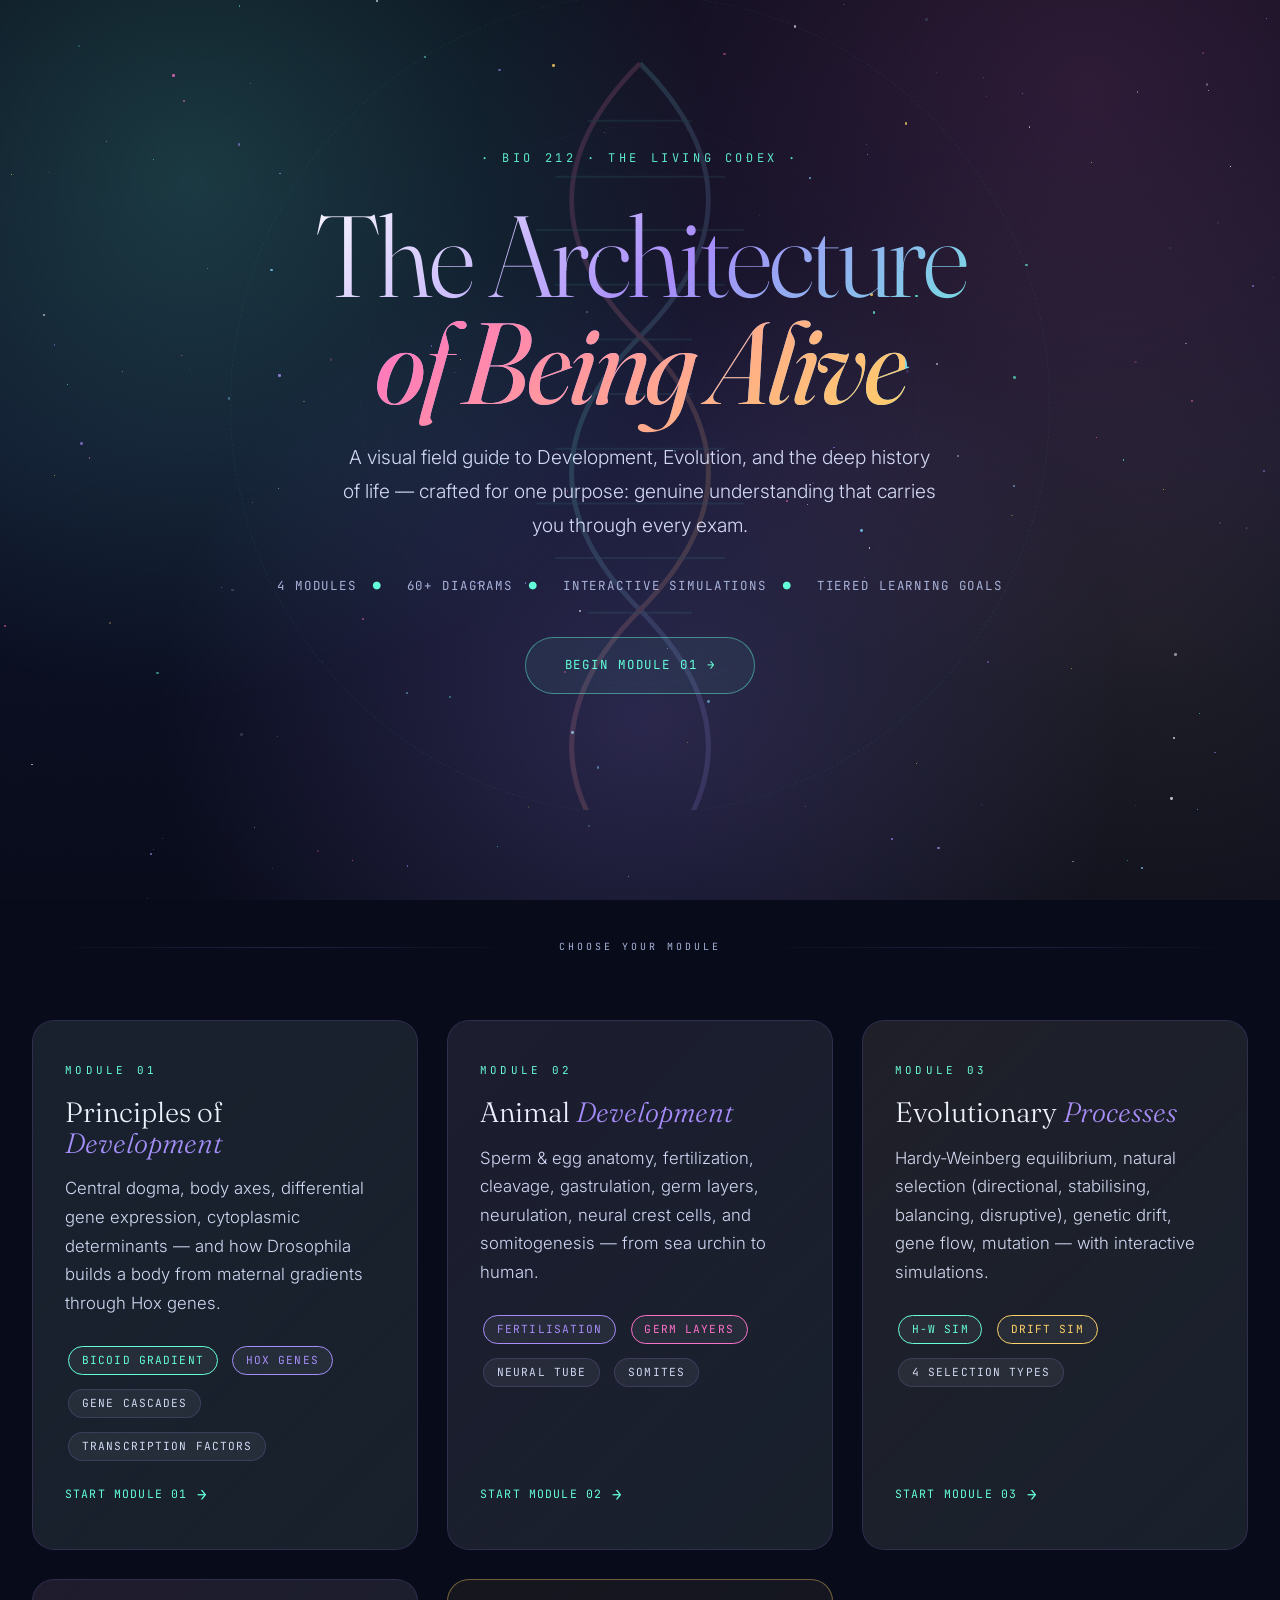
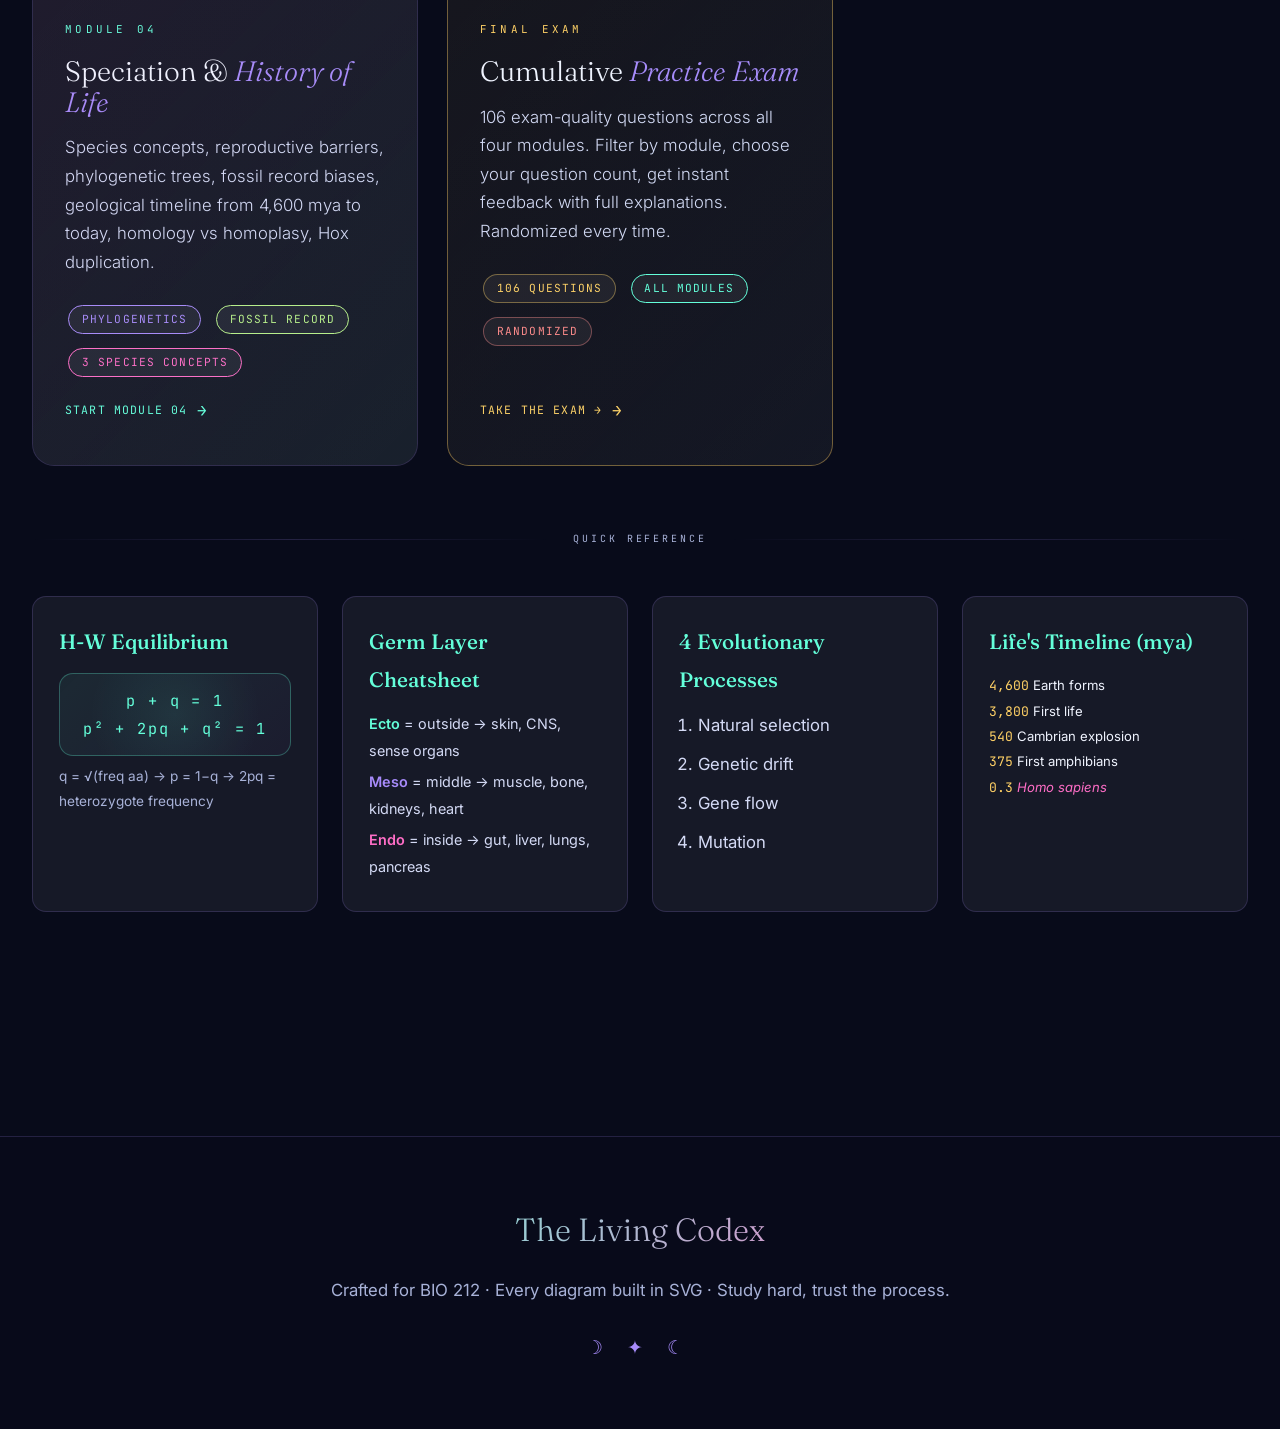
==== commit e5b53044: "changed to index.html" ====
--- a/index.html
+++ b/index.html
@@ -144,7 +144,7 @@
     <a href="module-02.html" class="module-card m02 reveal reveal-item delay-2">
       <div class="mc-num">Module 02</div>
       <div class="mc-title">Animal <em>Development</em></div>
-      <p class="mc-desc">Sperm &amp; egg anatomy, fertilisation, cleavage, gastrulation, germ layers, neurulation, neural crest cells, and somitogenesis — from sea urchin to human.</p>
+      <p class="mc-desc">Sperm &amp; egg anatomy, fertilization, cleavage, gastrulation, germ layers, neurulation, neural crest cells, and somitogenesis — from sea urchin to human.</p>
       <div style="display:flex;gap:0.5rem;flex-wrap:wrap;margin-top:0.6rem;">
         <span class="pill violet">Fertilisation</span>
         <span class="pill rose">Germ Layers</span>
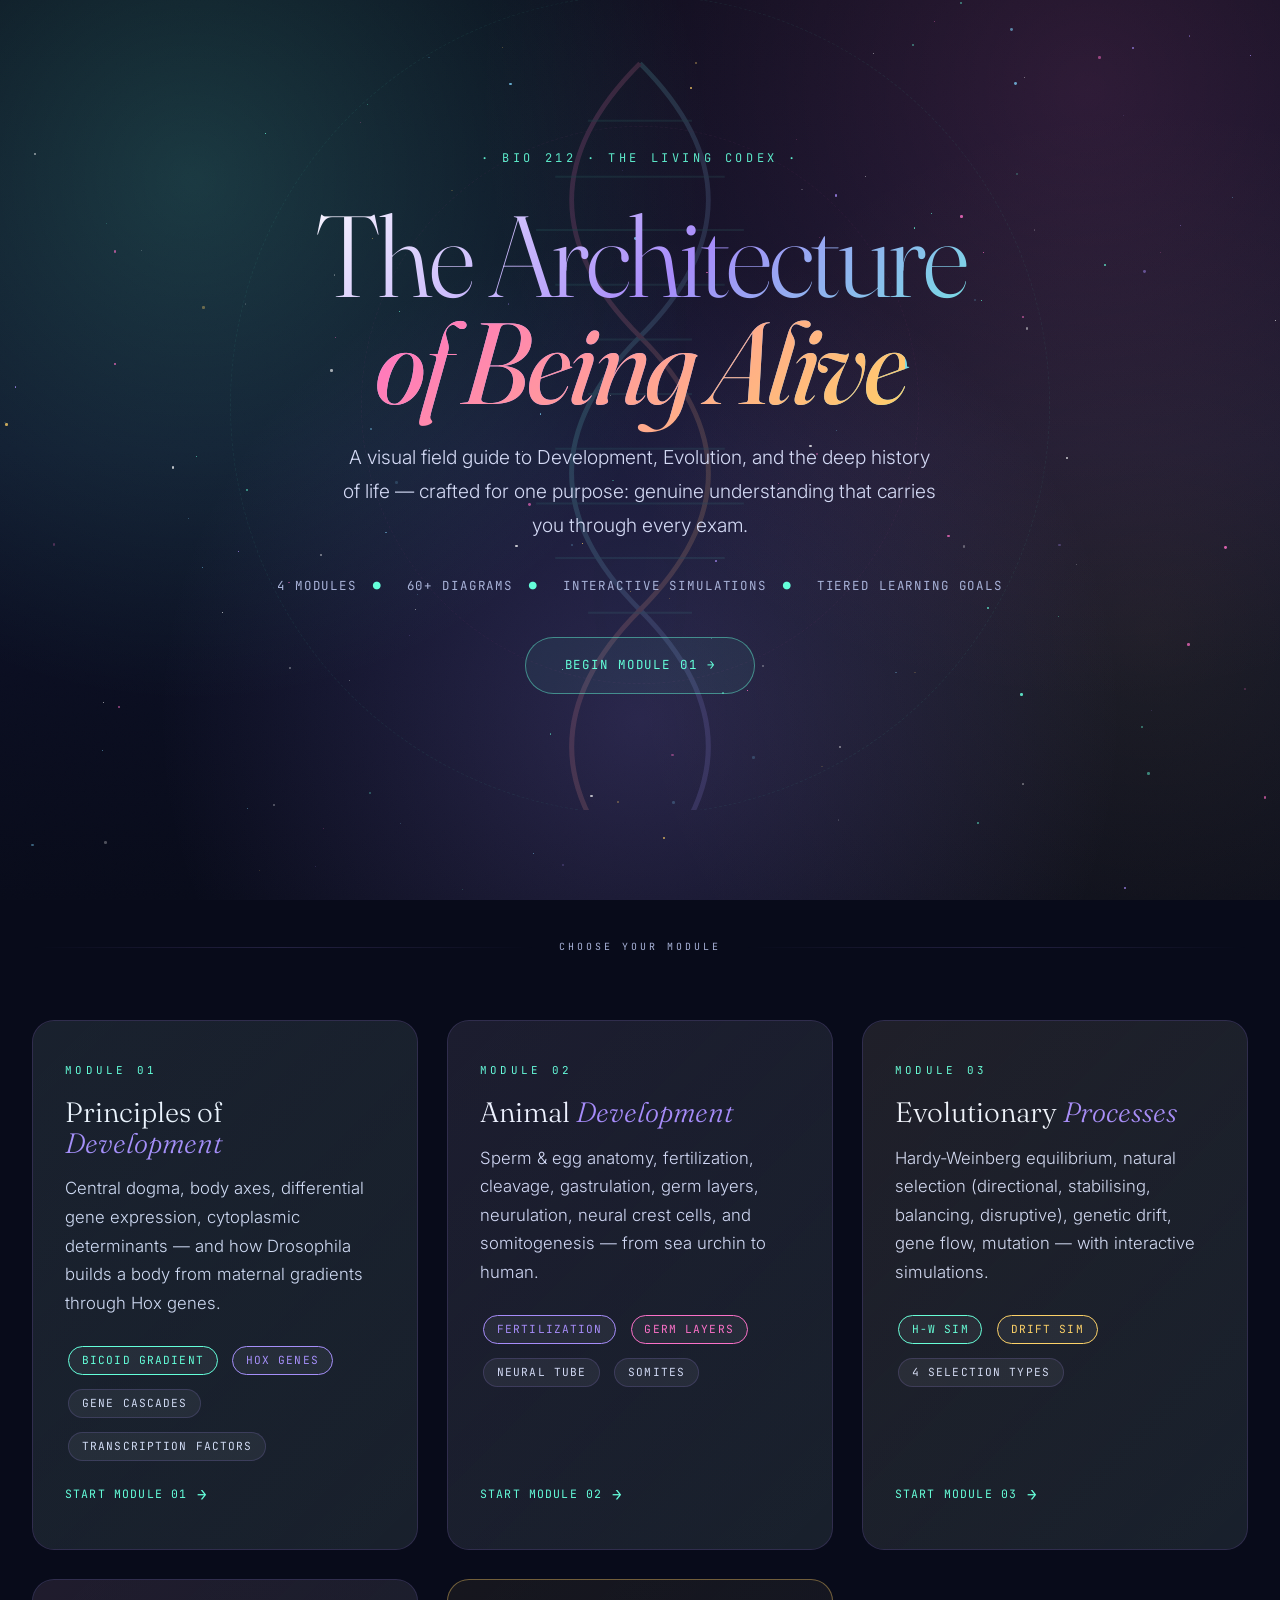
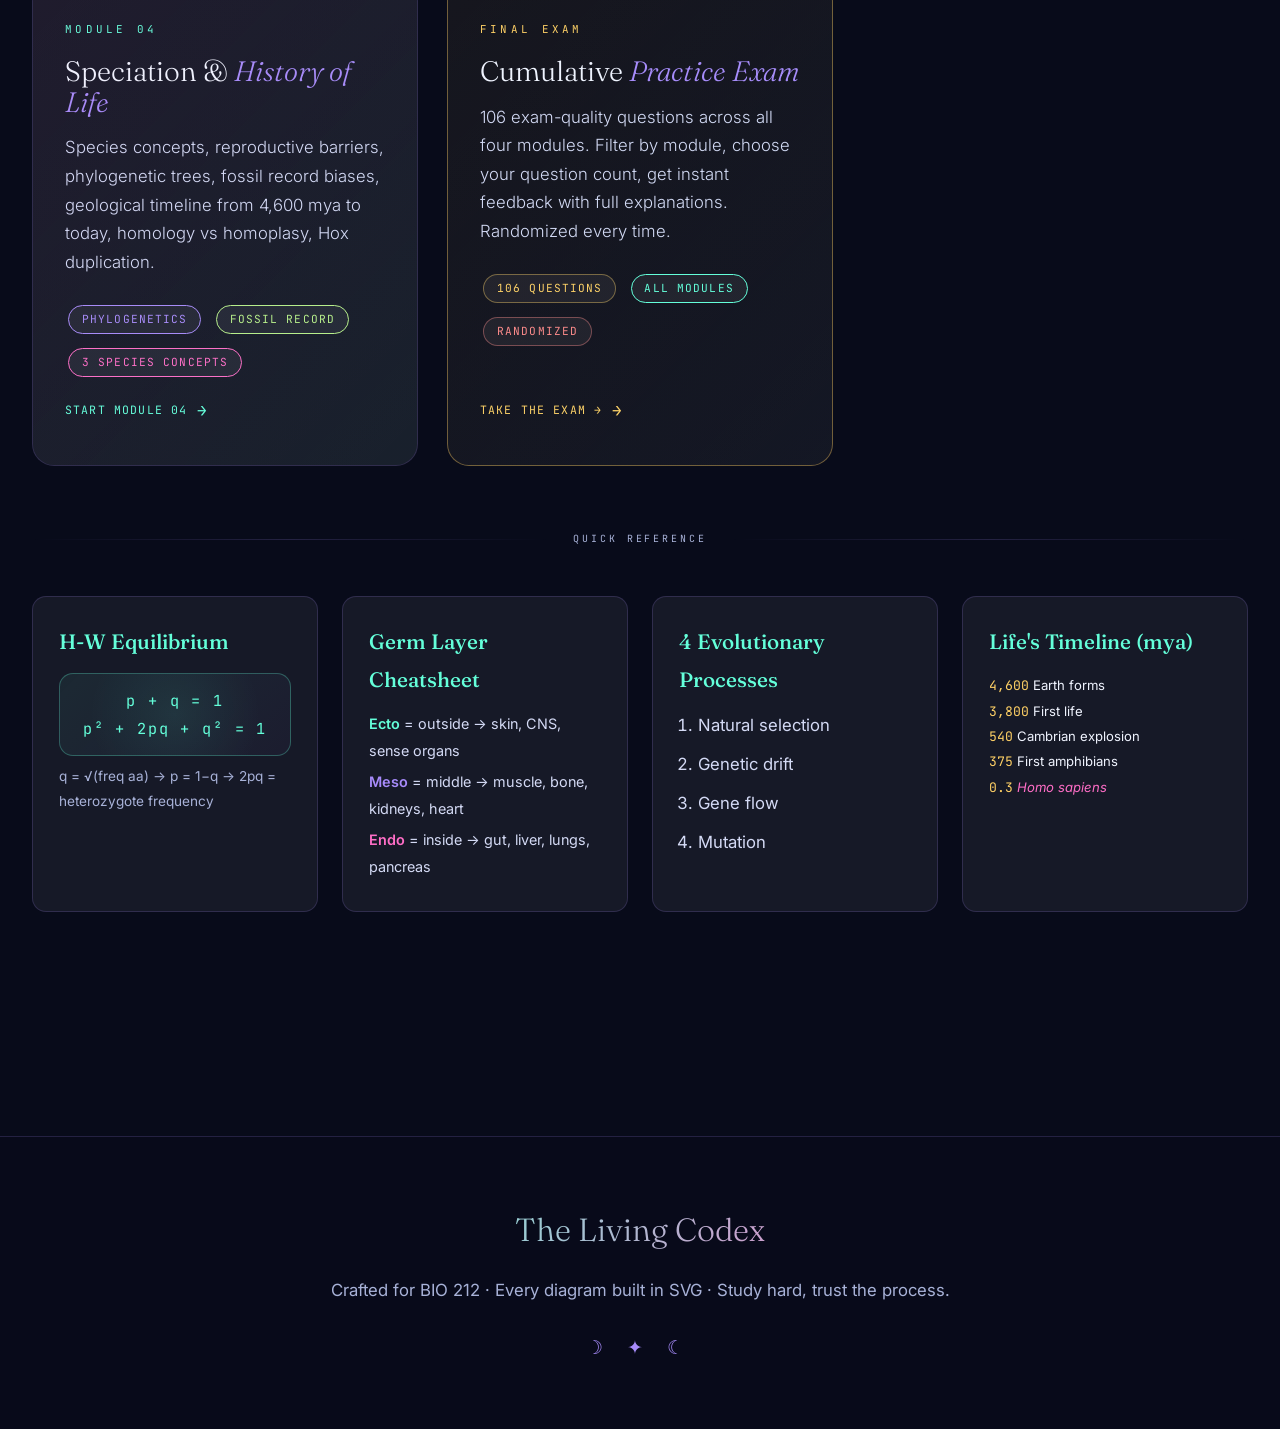
==== commit c7f78192: "changing the word to fertilization" ====
--- a/index.html
+++ b/index.html
@@ -146,7 +146,7 @@
       <div class="mc-title">Animal <em>Development</em></div>
       <p class="mc-desc">Sperm &amp; egg anatomy, fertilization, cleavage, gastrulation, germ layers, neurulation, neural crest cells, and somitogenesis — from sea urchin to human.</p>
       <div style="display:flex;gap:0.5rem;flex-wrap:wrap;margin-top:0.6rem;">
-        <span class="pill violet">Fertilisation</span>
+        <span class="pill violet">Fertilization</span>
         <span class="pill rose">Germ Layers</span>
         <span class="pill">Neural Tube</span>
         <span class="pill">Somites</span>
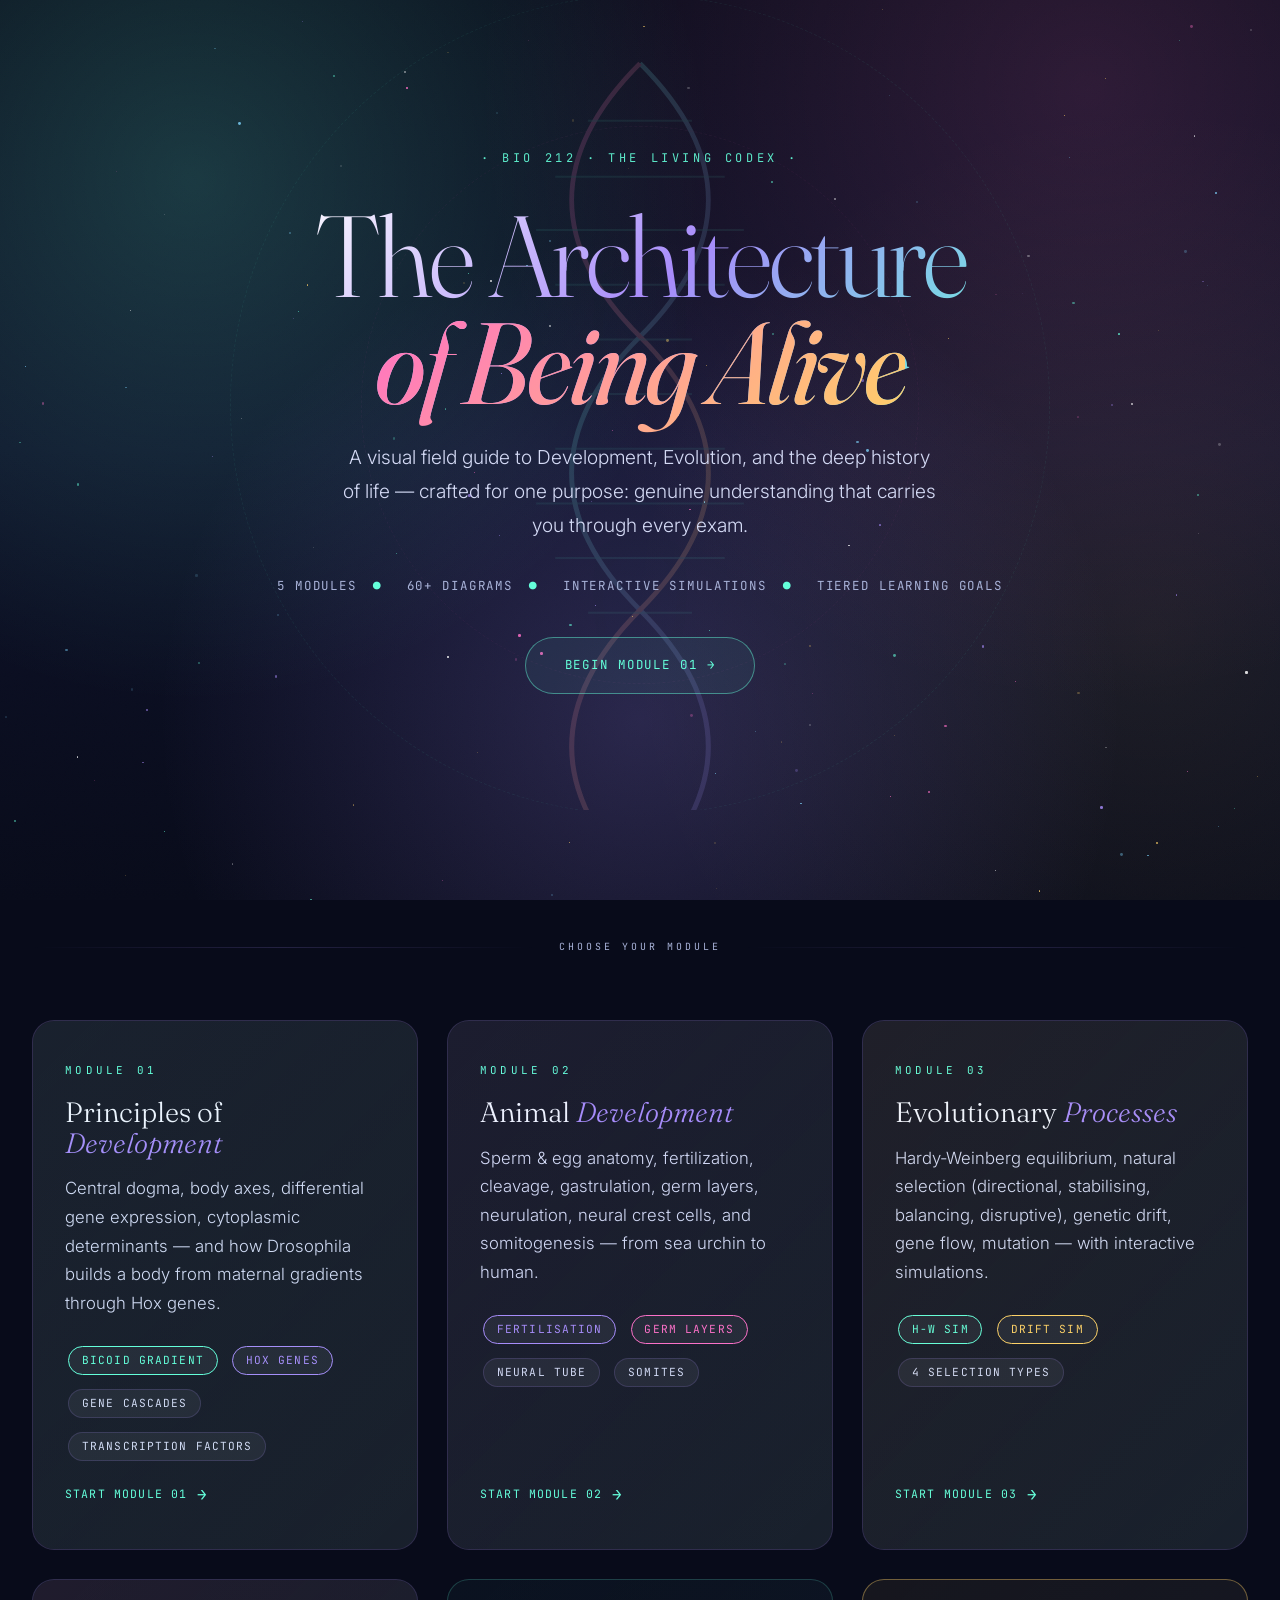
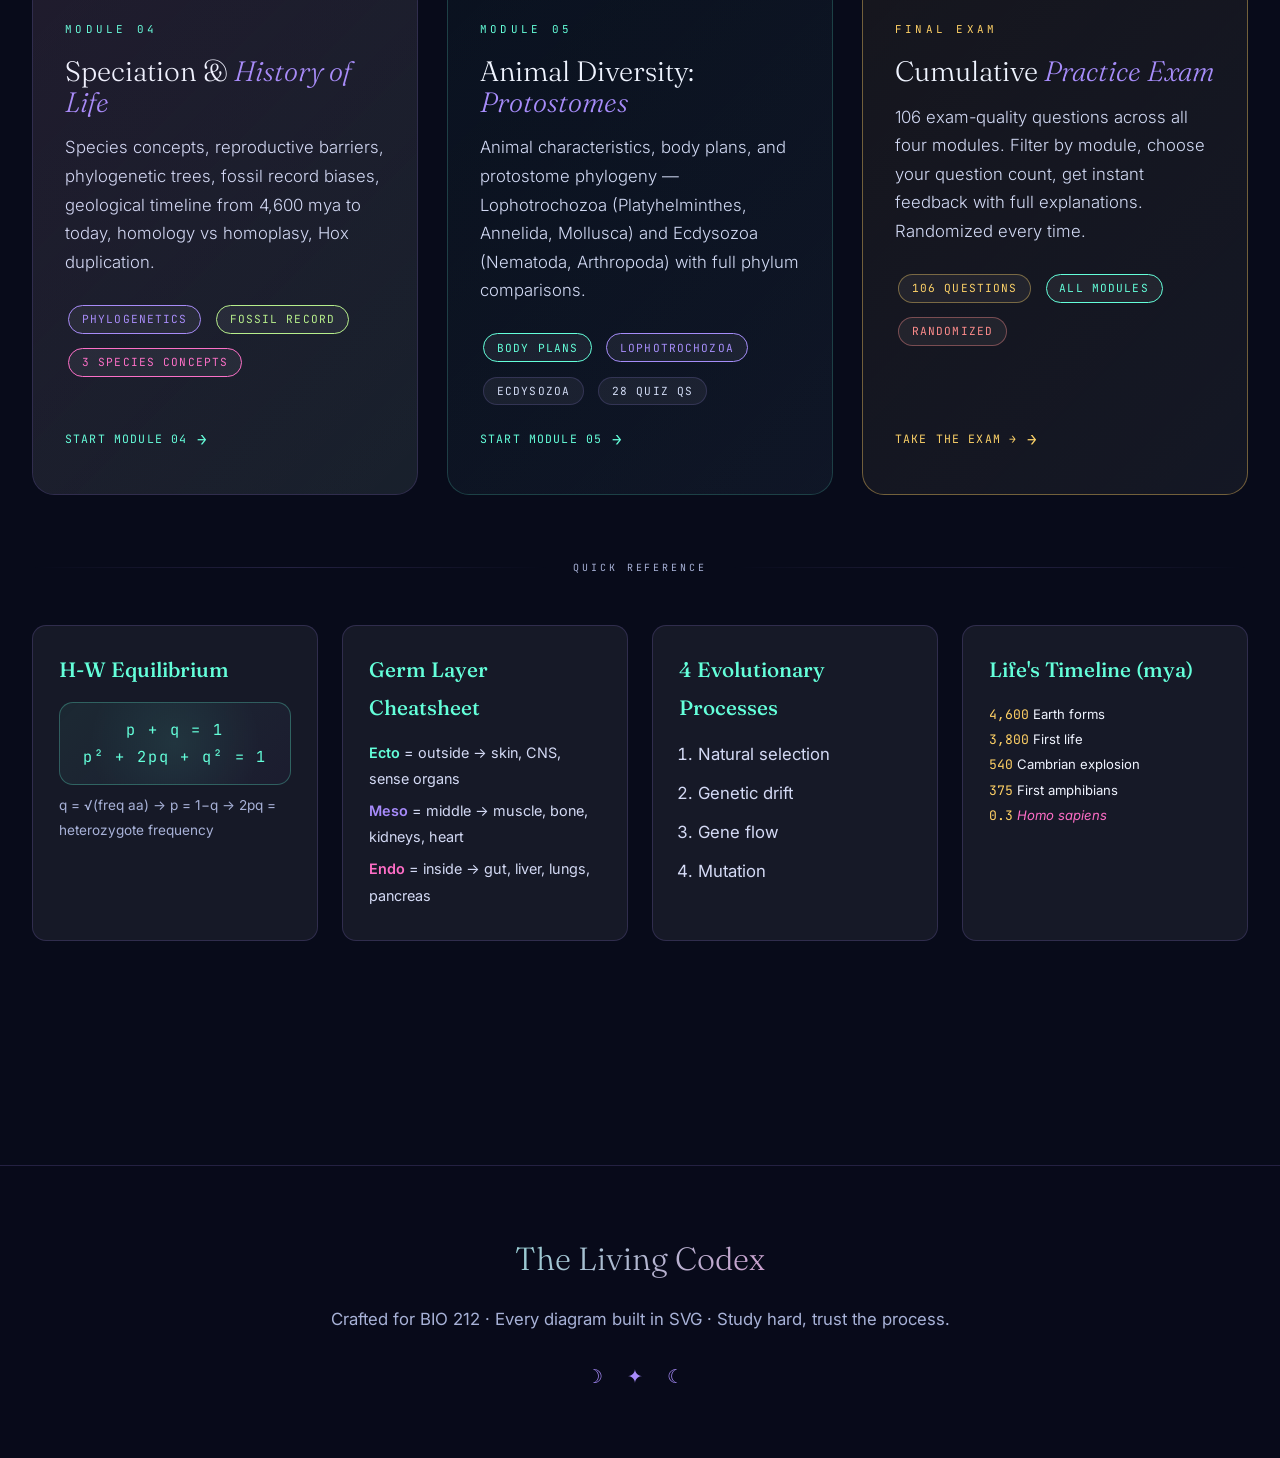
==== commit 2846d11f: "draft 3" ====
--- a/index.html
+++ b/index.html
@@ -113,7 +113,7 @@
     <h1>The Architecture<br><em>of Being Alive</em></h1>
     <p class="index-sub">A visual field guide to Development, Evolution, and the deep history of life — crafted for one purpose: genuine understanding that carries you through every exam.</p>
     <div class="hero-meta">
-      <span>4 Modules</span><span class="dot">●</span>
+      <span>5 Modules</span><span class="dot">●</span>
       <span>60+ Diagrams</span><span class="dot">●</span>
       <span>Interactive Simulations</span><span class="dot">●</span>
       <span>Tiered Learning Goals</span>
@@ -146,7 +146,7 @@
       <div class="mc-title">Animal <em>Development</em></div>
       <p class="mc-desc">Sperm &amp; egg anatomy, fertilization, cleavage, gastrulation, germ layers, neurulation, neural crest cells, and somitogenesis — from sea urchin to human.</p>
       <div style="display:flex;gap:0.5rem;flex-wrap:wrap;margin-top:0.6rem;">
-        <span class="pill violet">Fertilization</span>
+        <span class="pill violet">Fertilisation</span>
         <span class="pill rose">Germ Layers</span>
         <span class="pill">Neural Tube</span>
         <span class="pill">Somites</span>
@@ -176,6 +176,19 @@
         <span class="pill rose">3 Species Concepts</span>
       </div>
       <div class="mc-arrow">Start Module 04</div>
+    </a>
+
+    <a href="module-05.html" class="module-card reveal reveal-item delay-5" style="border-color:rgba(100,255,218,0.2);background:linear-gradient(135deg,rgba(100,255,218,0.03),rgba(167,139,250,0.03));">
+      <div class="mc-num" style="color:var(--teal);">Module 05</div>
+      <div class="mc-title">Animal Diversity: <em>Protostomes</em></div>
+      <p class="mc-desc">Animal characteristics, body plans, and protostome phylogeny — Lophotrochozoa (Platyhelminthes, Annelida, Mollusca) and Ecdysozoa (Nematoda, Arthropoda) with full phylum comparisons.</p>
+      <div style="display:flex;gap:0.5rem;flex-wrap:wrap;margin-top:0.6rem;">
+        <span class="pill teal">Body Plans</span>
+        <span class="pill violet">Lophotrochozoa</span>
+        <span class="pill">Ecdysozoa</span>
+        <span class="pill">28 Quiz Qs</span>
+      </div>
+      <div class="mc-arrow">Start Module 05</div>
     </a>
 
     <a href="exam.html" class="module-card reveal reveal-item delay-5" style="border-color:rgba(255,209,102,0.4);background:linear-gradient(135deg,rgba(255,209,102,0.06),rgba(255,138,138,0.04));">
--- a/styles.css
+++ b/styles.css
@@ -1370,6 +1370,7 @@
   inset: 0;
   border-radius: inherit;
   padding: 1px;
+  pointer-events: none;
   background: linear-gradient(135deg, var(--teal), var(--violet), var(--rose));
   -webkit-mask: linear-gradient(#fff 0 0) content-box, linear-gradient(#fff 0 0);
   mask: linear-gradient(#fff 0 0) content-box, linear-gradient(#fff 0 0);
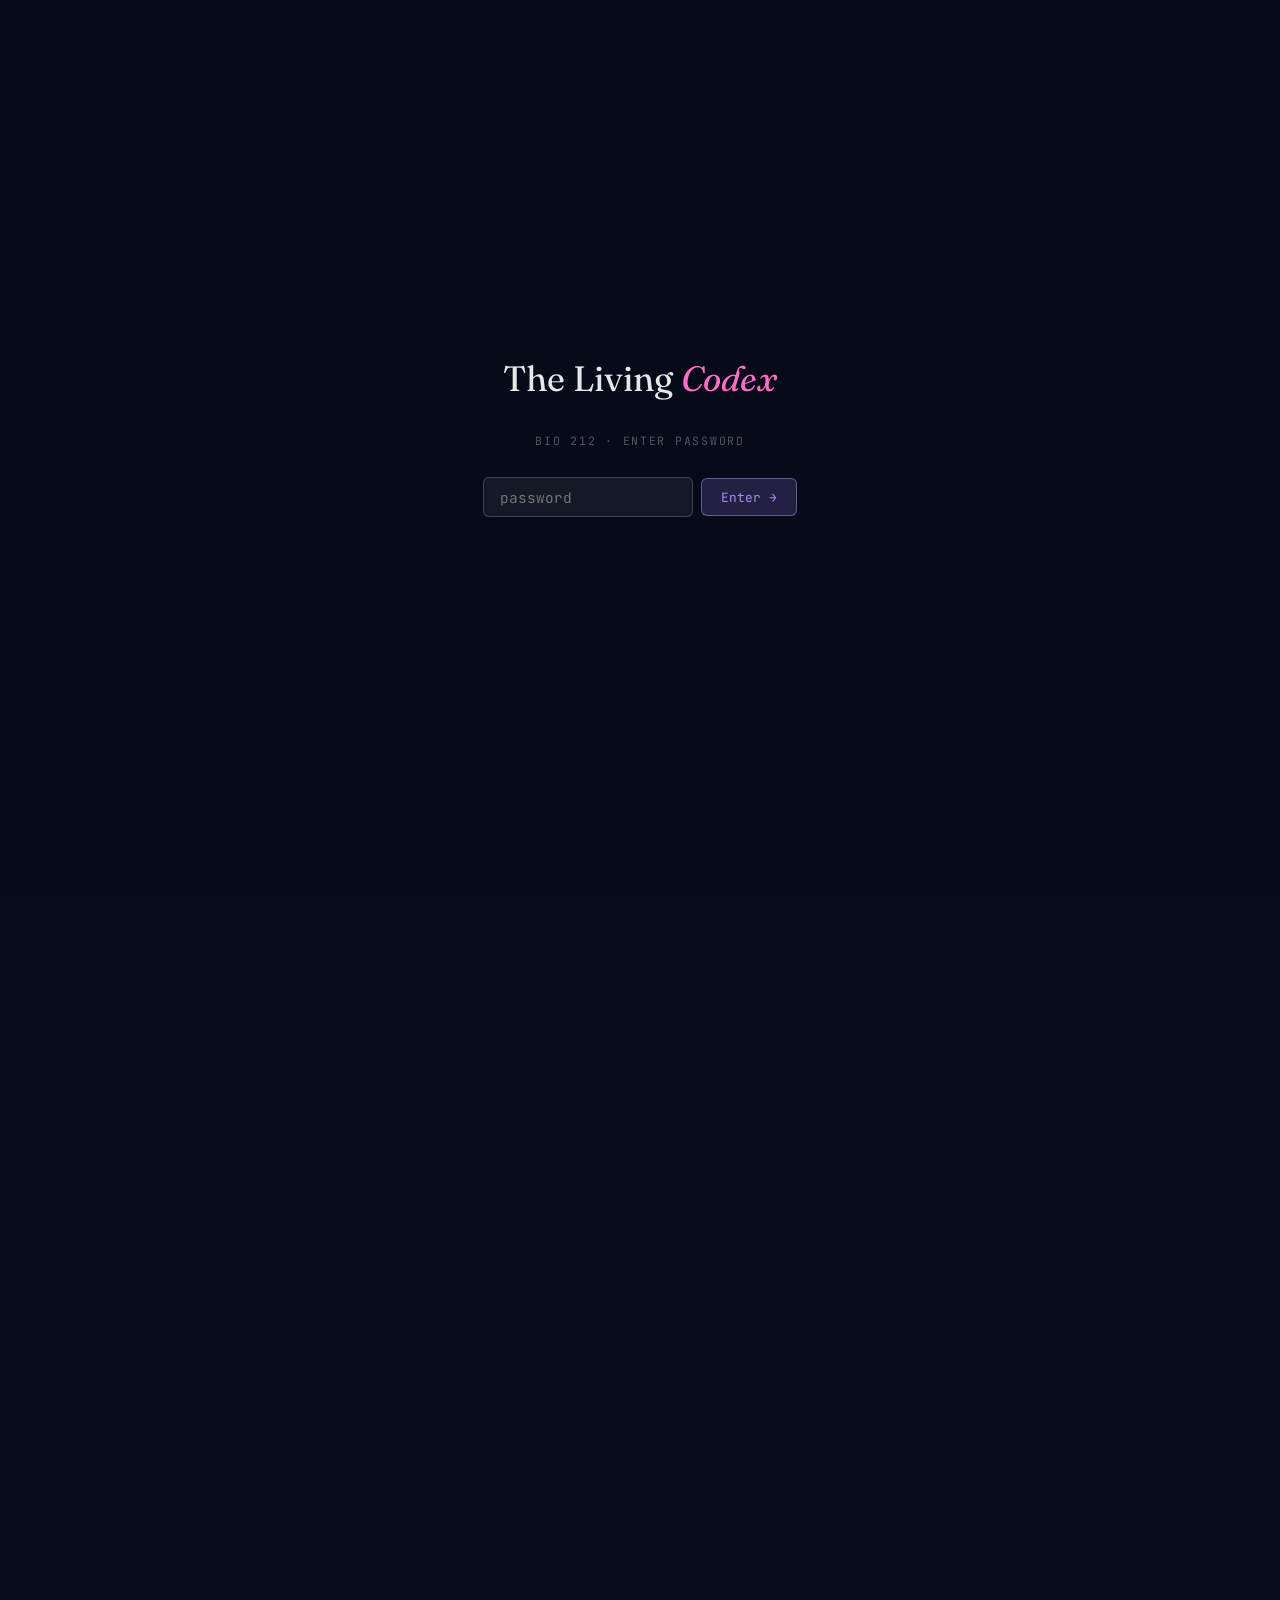
==== commit 145e9b1e: "4/24" ====
--- a/index.html
+++ b/index.html
@@ -1,5 +1,5 @@
 <!DOCTYPE html>
-<html lang="en">
+<html lang="en" class="pw-locked">
 <head>
 <meta charset="UTF-8">
 <meta name="viewport" content="width=device-width, initial-scale=1.0">
@@ -68,9 +68,79 @@
 .module-card.m02::after { content:''; position:absolute; inset:0; background:linear-gradient(135deg,rgba(167,139,250,0.04),transparent); border-radius:inherit; pointer-events:none; }
 .module-card.m03::after { content:''; position:absolute; inset:0; background:linear-gradient(135deg,rgba(255,209,102,0.04),transparent); border-radius:inherit; pointer-events:none; }
 .module-card.m04::after { content:''; position:absolute; inset:0; background:linear-gradient(135deg,rgba(255,110,199,0.04),transparent); border-radius:inherit; pointer-events:none; }
+/* hide content until auth */
+html.pw-locked body > *:not(#pwGate):not(script) { visibility: hidden !important; }
 </style>
+<script>
+(function(){
+  var SESS_KEY = 'fc_auth_v2';
+  if(sessionStorage.getItem(SESS_KEY) === '1'){
+    document.documentElement.classList.remove('pw-locked');
+  }
+  window._pwUnlock = function(){
+    document.documentElement.classList.remove('pw-locked');
+    sessionStorage.setItem(SESS_KEY, '1');
+  };
+})();
+</script>
 </head>
 <body>
+
+<!-- PASSWORD GATE -->
+<div id="pwGate" style="
+  position:fixed;inset:0;z-index:9999;
+  background:rgba(8,11,26,0.98);
+  display:flex;flex-direction:column;align-items:center;justify-content:center;
+  gap:1.2rem;backdrop-filter:blur(12px);
+">
+  <div style="font-family:'Fraunces',serif;font-size:2.2rem;color:rgba(255,255,255,0.9);">The Living <em>Codex</em></div>
+  <div style="font-family:'JetBrains Mono',monospace;font-size:.72rem;color:rgba(255,255,255,0.3);letter-spacing:.15em;text-transform:uppercase;">BIO 212 · Enter Password</div>
+  <div style="display:flex;gap:.5rem;align-items:center;margin-top:.4rem;">
+    <input id="pwInput" type="password" placeholder="password" autocomplete="off"
+      style="
+        font-family:'JetBrains Mono',monospace;font-size:.9rem;
+        background:rgba(255,255,255,0.06);border:1px solid rgba(255,255,255,0.18);
+        border-radius:6px;padding:.6rem 1rem;color:#fff;outline:none;
+        width:210px;transition:border-color .2s;
+      "
+      onkeydown="if(event.key==='Enter')_checkPw()"
+      oninput="document.getElementById('pwErr').style.opacity='0'"
+    />
+    <button onclick="_checkPw()" style="
+      font-family:'JetBrains Mono',monospace;font-size:.8rem;
+      padding:.6rem 1.2rem;border-radius:6px;cursor:pointer;
+      background:rgba(167,139,250,0.18);border:1px solid rgba(167,139,250,0.5);
+      color:#a78bfa;transition:all .15s;
+    " onmouseover="this.style.background='rgba(167,139,250,0.3)'"
+       onmouseout="this.style.background='rgba(167,139,250,0.18)'">Enter →</button>
+  </div>
+  <div id="pwErr" style="font-family:'JetBrains Mono',monospace;font-size:.7rem;color:#ff6ec7;opacity:0;transition:opacity .2s;height:1rem;">Incorrect password.</div>
+</div>
+<script>
+(function(){
+  var PW = 'premed';
+  var SESS_KEY = 'fc_auth_v2';
+  if(sessionStorage.getItem(SESS_KEY) === '1'){
+    document.getElementById('pwGate').style.display = 'none';
+  } else {
+    setTimeout(function(){ document.getElementById('pwInput').focus(); }, 80);
+  }
+  window._checkPw = function(){
+    var v = document.getElementById('pwInput').value;
+    if(v === PW){
+      window._pwUnlock();
+      var g = document.getElementById('pwGate');
+      g.style.transition = 'opacity .4s';
+      g.style.opacity = '0';
+      setTimeout(function(){ g.style.display = 'none'; }, 420);
+    } else {
+      document.getElementById('pwErr').style.opacity = '1';
+      document.getElementById('pwInput').value = '';
+      document.getElementById('pwInput').focus();
+    }
+  };
+})();
+</script>
 
 <div class="progress-bar" id="progress-bar"></div>
 <div class="aurora"></div>
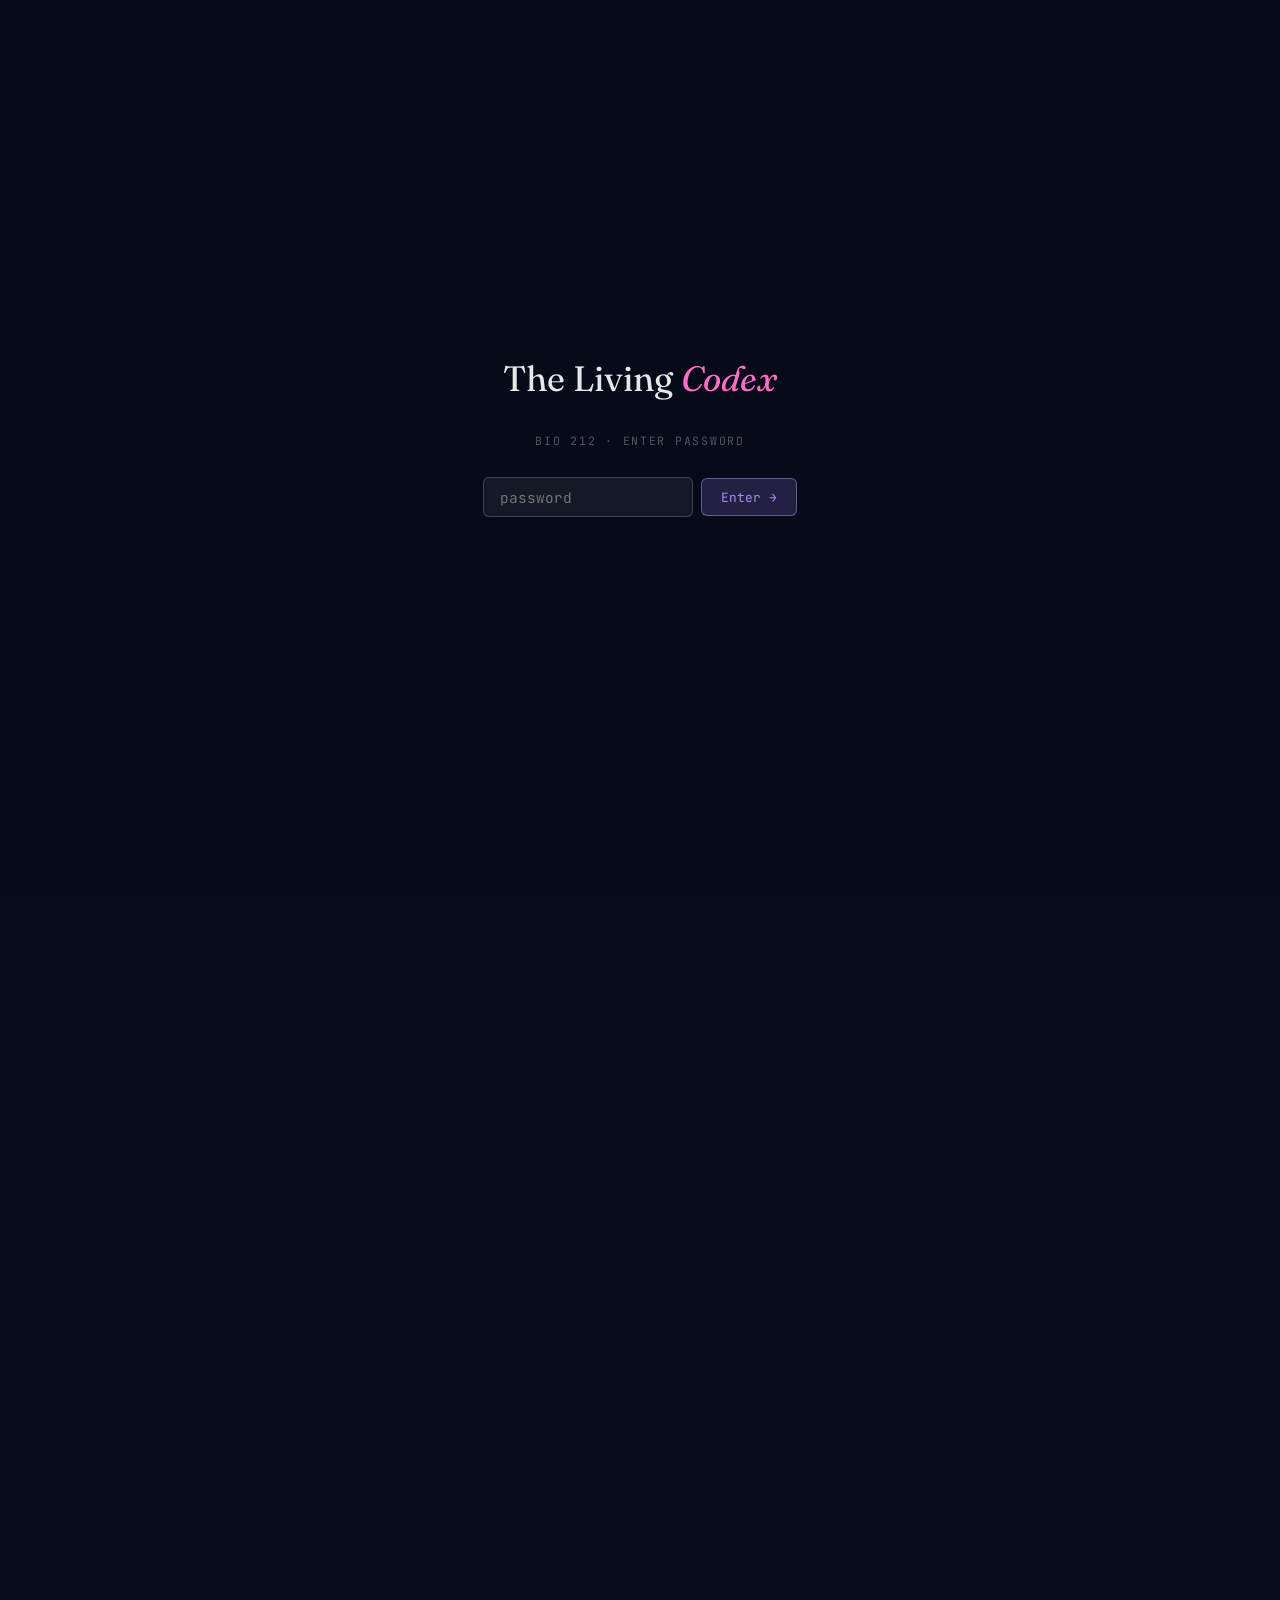
==== commit 16bcc35b: "4/29/26" ====
--- a/index.html
+++ b/index.html
@@ -68,6 +68,60 @@
 .module-card.m02::after { content:''; position:absolute; inset:0; background:linear-gradient(135deg,rgba(167,139,250,0.04),transparent); border-radius:inherit; pointer-events:none; }
 .module-card.m03::after { content:''; position:absolute; inset:0; background:linear-gradient(135deg,rgba(255,209,102,0.04),transparent); border-radius:inherit; pointer-events:none; }
 .module-card.m04::after { content:''; position:absolute; inset:0; background:linear-gradient(135deg,rgba(255,110,199,0.04),transparent); border-radius:inherit; pointer-events:none; }
+
+/* Study tool strip — sits below module grid */
+.exam-tools {
+  display: grid;
+  grid-template-columns: 1fr 1fr;
+  gap: 1.2rem;
+  margin: 0 0 3.5rem;
+}
+.tool-card {
+  background: rgba(255,255,255,0.03);
+  border: 1px solid rgba(255,255,255,0.08);
+  border-radius: var(--radius-sm);
+  padding: 1.5rem 1.8rem;
+  text-decoration: none;
+  display: flex;
+  flex-direction: column;
+  gap: 0.5rem;
+  transition: all 0.3s cubic-bezier(0.16,1,0.3,1);
+}
+.tool-card:hover { transform: translateY(-4px); border-color: rgba(167,139,250,0.3); box-shadow: 0 20px 50px -15px rgba(103,76,230,0.25); }
+.tool-tag { font-family: var(--mono); font-size: 0.62rem; letter-spacing: 0.28em; text-transform: uppercase; color: var(--ink-dim); }
+.tool-title { font-family: var(--serif); font-size: 1.3rem; font-weight: 300; color: var(--ink); line-height: 1.2; }
+.tool-title em { font-style: italic; }
+.tool-desc { font-size: 0.85rem; color: var(--ink-soft); font-weight: 300; line-height: 1.65; margin: 0; flex-grow: 1; }
+.tool-pills { display: flex; gap: 0.45rem; flex-wrap: wrap; margin-top: 0.4rem; }
+.tool-cta { margin-top: 0.9rem; font-family: var(--mono); font-size: 0.68rem; letter-spacing: 0.14em; text-transform: uppercase; }
+
+/* Exam 2 — module + topics side-by-side */
+.exam2-grid {
+  display: grid;
+  grid-template-columns: 1fr 1fr;
+  gap: 1.8rem;
+  margin: 4rem 0 1.8rem;
+  align-items: start;
+}
+.topics-card {
+  background: rgba(255,138,138,0.04);
+  border: 1px solid rgba(255,138,138,0.18);
+  border-radius: var(--radius);
+  padding: 2rem 2rem 2.2rem;
+  display: flex;
+  flex-direction: column;
+  gap: 0.9rem;
+}
+.topics-card h4 { font-family: var(--mono); font-size: 0.68rem; letter-spacing: 0.25em; text-transform: uppercase; color: var(--coral); margin: 0; }
+.topics-list { list-style: none; padding: 0; margin: 0; display: flex; flex-direction: column; gap: 0.55rem; }
+.topics-list li { font-size: 0.88rem; color: var(--ink-soft); line-height: 1.55; padding-left: 1.2rem; position: relative; }
+.topics-list li::before { content: '›'; position: absolute; left: 0; color: var(--coral); opacity: 0.7; font-weight: 600; }
+.topics-list li strong { color: var(--ink); font-weight: 500; }
+@media (max-width: 768px) {
+  .exam-tools { grid-template-columns: 1fr; }
+  .exam2-grid  { grid-template-columns: 1fr; }
+}
+
 /* hide content until auth */
 html.pw-locked body > *:not(#pwGate):not(script) { visibility: hidden !important; }
 </style>
@@ -183,7 +237,7 @@
     <h1>The Architecture<br><em>of Being Alive</em></h1>
     <p class="index-sub">A visual field guide to Development, Evolution, and the deep history of life — crafted for one purpose: genuine understanding that carries you through every exam.</p>
     <div class="hero-meta">
-      <span>5 Modules</span><span class="dot">●</span>
+      <span>6 Modules</span><span class="dot">●</span>
       <span>60+ Diagrams</span><span class="dot">●</span>
       <span>Interactive Simulations</span><span class="dot">●</span>
       <span>Tiered Learning Goals</span>
@@ -194,9 +248,14 @@
 
 <!-- ══════ MODULE CARDS ══════ -->
 <main class="container">
-  <div class="divider reveal">Choose your module</div>
-
-  <div class="index-modules">
+
+  <!-- ── EXAM 1 ── -->
+  <div class="divider reveal">
+    <span style="background:linear-gradient(90deg,var(--teal),var(--violet));-webkit-background-clip:text;background-clip:text;-webkit-text-fill-color:transparent;font-weight:700;letter-spacing:.06em;">Exam 1</span>
+    <span style="font-size:.8em;font-weight:400;color:var(--ink-dim);margin-left:.6rem;">Modules 01–05 · Development, Evolution &amp; Protostomes</span>
+  </div>
+
+  <div class="index-modules" style="margin-bottom:1.8rem;">
 
     <a href="module-01.html" class="module-card m01 reveal reveal-item delay-1">
       <div class="mc-num">Module 01</div>
@@ -248,8 +307,8 @@
       <div class="mc-arrow">Start Module 04</div>
     </a>
 
-    <a href="module-05.html" class="module-card reveal reveal-item delay-5" style="border-color:rgba(100,255,218,0.2);background:linear-gradient(135deg,rgba(100,255,218,0.03),rgba(167,139,250,0.03));">
-      <div class="mc-num" style="color:var(--teal);">Module 05</div>
+    <a href="module-05.html" class="module-card reveal reveal-item delay-5" style="border-color:rgba(125,211,252,0.25);background:linear-gradient(135deg,rgba(125,211,252,0.04),rgba(167,139,250,0.03));">
+      <div class="mc-num" style="color:var(--sky);">Module 05</div>
       <div class="mc-title">Animal Diversity: <em>Protostomes</em></div>
       <p class="mc-desc">Animal characteristics, body plans, and protostome phylogeny — Lophotrochozoa (Platyhelminthes, Annelida, Mollusca) and Ecdysozoa (Nematoda, Arthropoda) with full phylum comparisons.</p>
       <div style="display:flex;gap:0.5rem;flex-wrap:wrap;margin-top:0.6rem;">
@@ -261,17 +320,66 @@
       <div class="mc-arrow">Start Module 05</div>
     </a>
 
-    <a href="exam.html" class="module-card reveal reveal-item delay-5" style="border-color:rgba(255,209,102,0.4);background:linear-gradient(135deg,rgba(255,209,102,0.06),rgba(255,138,138,0.04));">
-      <div class="mc-num" style="color:var(--gold);">Final Exam</div>
-      <div class="mc-title">Cumulative <em>Practice Exam</em></div>
-      <p class="mc-desc">106 exam-quality questions across all four modules. Filter by module, choose your question count, get instant feedback with full explanations. Randomized every time.</p>
-      <div style="display:flex;gap:0.5rem;flex-wrap:wrap;margin-top:0.6rem;">
+  </div>
+
+  <!-- Exam 1 study tools -->
+  <div class="exam-tools reveal">
+    <a href="flashcards.html" class="tool-card" style="border-color:rgba(167,139,250,0.25);">
+      <div class="tool-tag">Study Tool</div>
+      <div class="tool-title">Interactive <em>Flashcards</em></div>
+      <p class="tool-desc">218 cards spanning all six modules — terminology, mechanisms, and learning objectives. Filter by module or category, flip to reveal, track what you know.</p>
+      <div class="tool-pills">
+        <span class="pill violet">218 Cards</span>
+        <span class="pill teal">All 6 Modules</span>
+        <span class="pill">Flip &amp; Filter</span>
+      </div>
+      <div class="tool-cta" style="color:var(--violet);">Open Flashcards →</div>
+    </a>
+    <a href="exam.html" class="tool-card" style="border-color:rgba(255,209,102,0.25);">
+      <div class="tool-tag">Practice Exam 1</div>
+      <div class="tool-title">Exam 1 <em>Practice</em></div>
+      <p class="tool-desc">106 exam-quality MCQs covering Modules 01–05. Filter by module, set your question count, get instant feedback with full explanations. Randomized every time.</p>
+      <div class="tool-pills">
         <span class="pill" style="border-color:rgba(255,209,102,0.4);color:var(--gold);">106 Questions</span>
-        <span class="pill teal">All Modules</span>
         <span class="pill" style="border-color:rgba(255,138,138,0.4);color:var(--coral);">Randomized</span>
-      </div>
-      <div class="mc-arrow" style="color:var(--gold);">Take the Exam →</div>
-    </a>
+        <span class="pill">Instant Feedback</span>
+      </div>
+      <div class="tool-cta" style="color:var(--gold);">Take Practice Exam →</div>
+    </a>
+  </div>
+
+  <!-- ── EXAM 2 ── -->
+  <div class="divider reveal" style="margin-top:1rem;">
+    <span style="background:linear-gradient(90deg,var(--coral),var(--gold));-webkit-background-clip:text;background-clip:text;-webkit-text-fill-color:transparent;font-weight:700;letter-spacing:.06em;">Exam 2</span>
+    <span style="font-size:.8em;font-weight:400;color:var(--ink-dim);margin-left:.6rem;">Module 06 · Deuterostomes &amp; Vertebrate Evolution</span>
+  </div>
+
+  <div class="exam2-grid reveal">
+
+    <a href="module-06.html" class="module-card reveal reveal-item delay-1" style="border-color:rgba(255,138,138,0.35);background:linear-gradient(135deg,rgba(255,138,138,0.06),rgba(255,209,102,0.03));margin:0;">
+      <div class="mc-num" style="color:var(--coral);">Module 06</div>
+      <div class="mc-title">Animal Diversity: <em>Deuterostomes</em></div>
+      <p class="mc-desc">Echinoderm body plan, chordate synapomorphies, vertebrate phylogeny, extra-embryonic membranes, evolution of jaws and limbs — from sea stars to primates.</p>
+      <div style="display:flex;gap:0.5rem;flex-wrap:wrap;margin-top:0.6rem;">
+        <span class="pill" style="border-color:rgba(255,138,138,0.4);color:var(--coral);">Chordata</span>
+        <span class="pill teal">Echinodermata</span>
+        <span class="pill gold">Vertebrate Evolution</span>
+        <span class="pill">Amniotic Egg</span>
+      </div>
+      <div class="mc-arrow" style="color:var(--coral);">Start Module 06</div>
+    </a>
+
+    <div class="topics-card reveal reveal-item delay-2">
+      <h4>What's covered in M06</h4>
+      <ul class="topics-list">
+        <li><strong>Deuterostome synapomorphies</strong> — radial cleavage, enterocoely, blastopore → anus</li>
+        <li><strong>Echinodermata</strong> — water vascular system, pentaradial symmetry, CaCO₃ endoskeleton; 5 classes</li>
+        <li><strong>Chordate synapomorphies</strong> — notochord, dorsal hollow nerve cord, pharyngeal slits, post-anal tail; 3 subphyla</li>
+        <li><strong>Vertebrate innovations timeline</strong> — cranium → jaws → bony endoskeleton → lungs → limbs → amniotic egg → endothermy</li>
+        <li><strong>7 vertebrate lineages</strong> — hagfishes, sharks, ray-finned fish, lobe-fins, amphibians, mammals (3 types), reptiles + birds</li>
+        <li><strong>Convergent evolution</strong> — flight (3×), viviparity (100×), endothermy (2×), limb loss</li>
+      </ul>
+    </div>
 
   </div>
 
